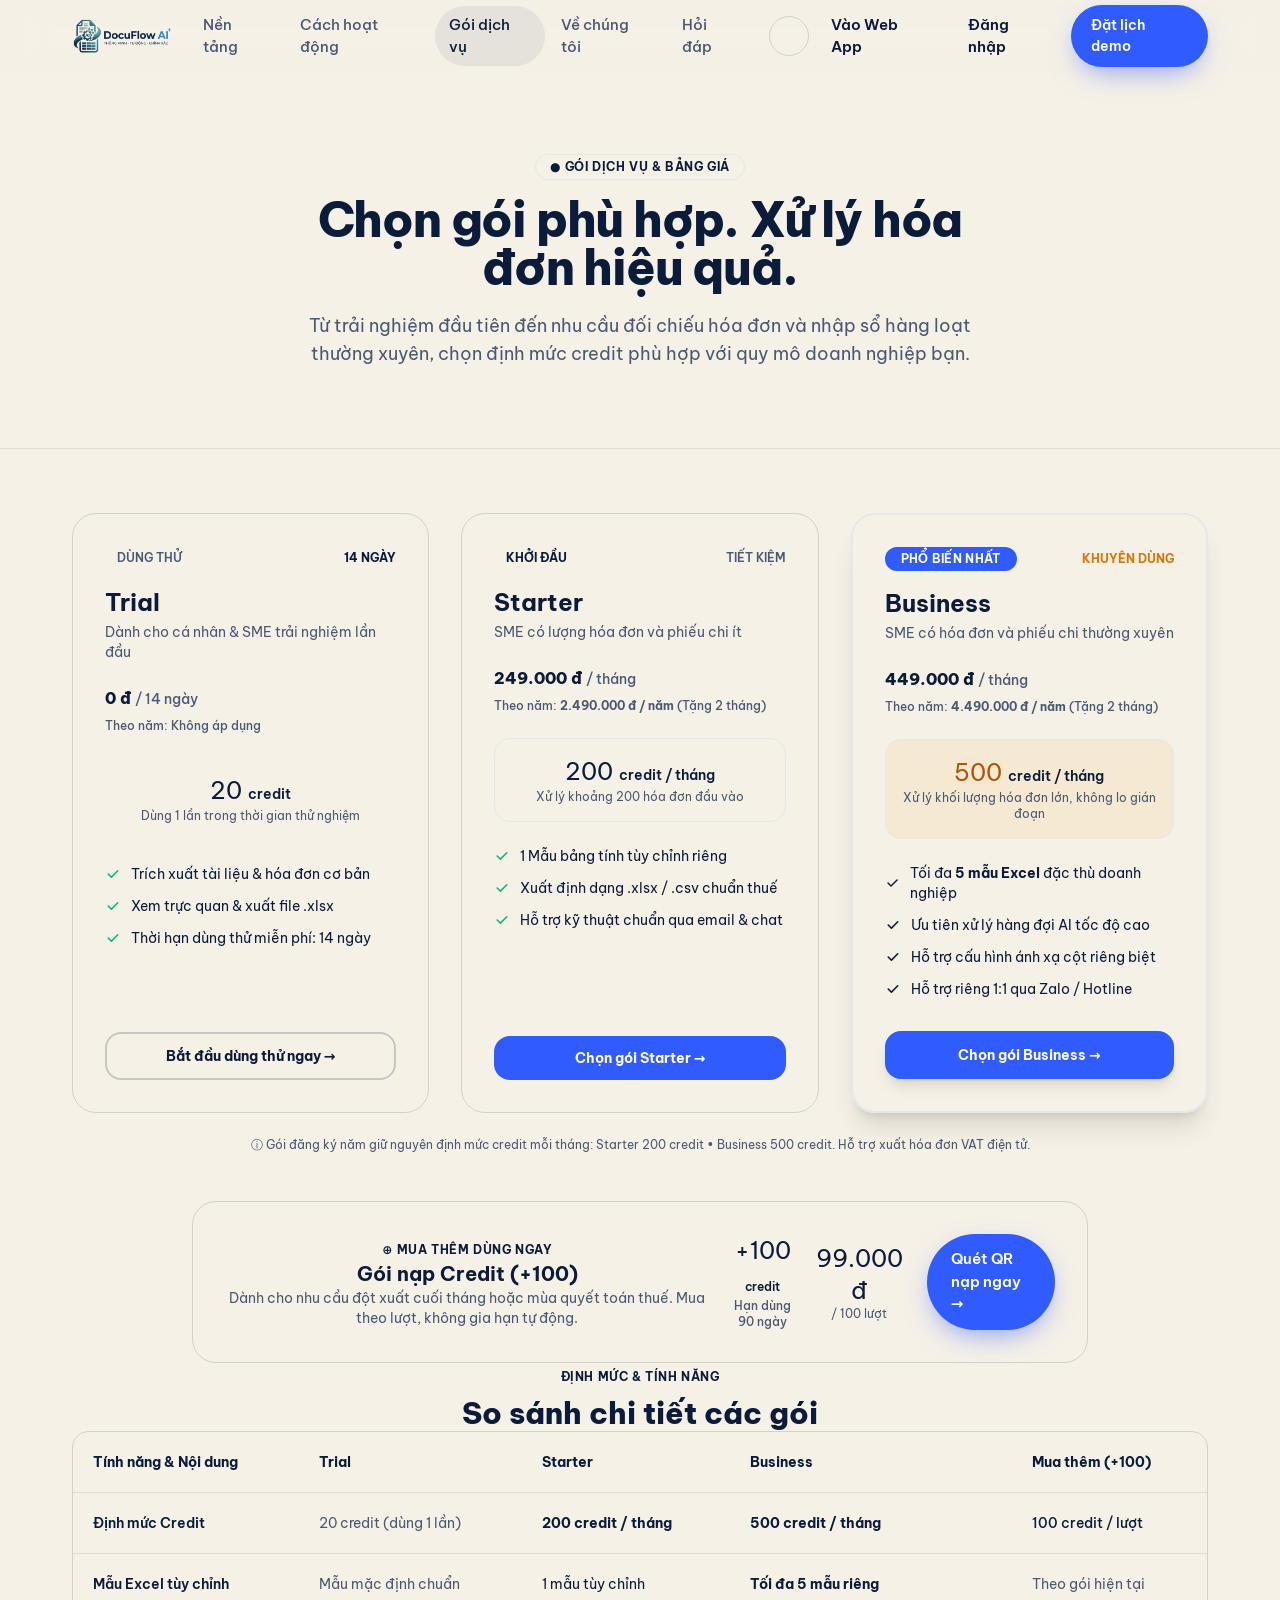
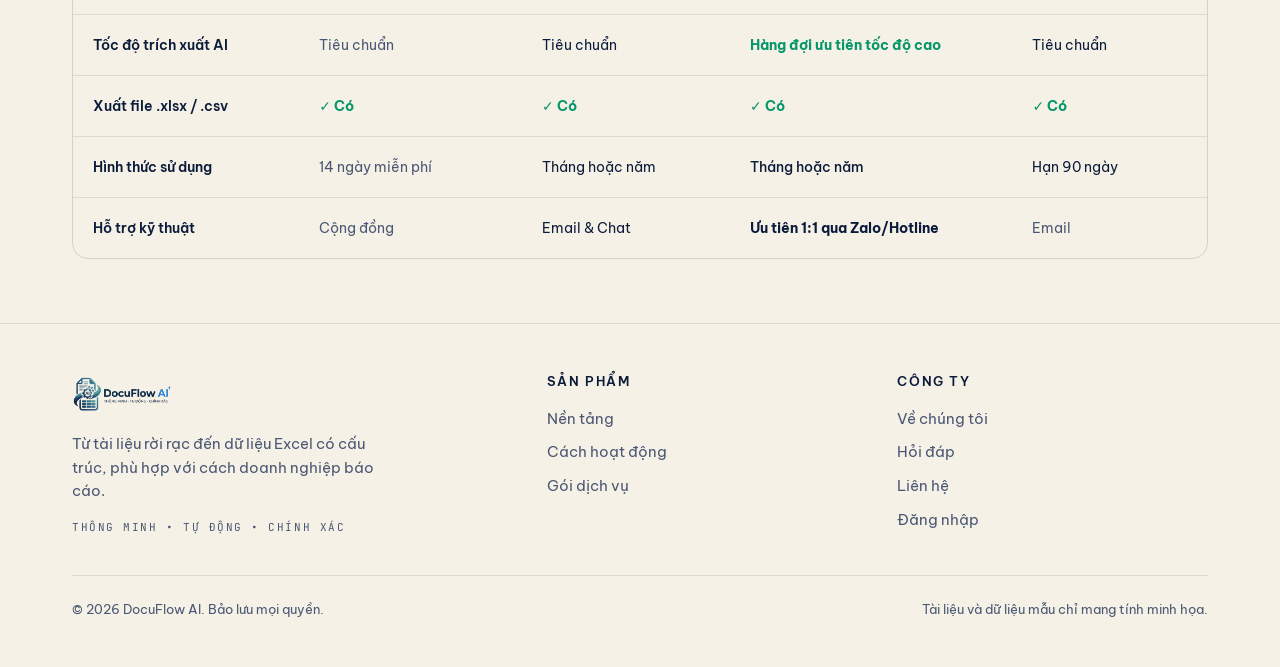
==== bang-gia.html @ 47339851 "feat: Khoi tao du an DocuFlow AI fullstack (FastAPI, SQLite, UI Tailwind, Gemini AI)" ====
<!doctype html>
<html lang="vi">
<head>
<meta charset="utf-8" />
<meta name="viewport" content="width=device-width, initial-scale=1" />
<title>Gói dịch vụ & Bảng giá | DocuFlow AI</title>
<meta name="description" content="Bảng giá trích xuất hóa đơn tự động bằng AI của DocuFlow AI. Dùng thử miễn phí, linh hoạt theo nhu cầu doanh nghiệp." />
<meta name="theme-color" content="#0B1B3A" />
<script>(function(){var d=document.documentElement;d.classList.add('js');var t=null;try{t=localStorage.getItem('df-theme')}catch(e){}if(t!=='light'&&t!=='dark'){t=window.matchMedia&&matchMedia('(prefers-color-scheme: dark)').matches?'dark':'light'}d.setAttribute('data-theme',t)})();</script>
<link rel="icon" type="image/x-icon" href="/favicon.ico" />
<link rel="icon" type="image/png" href="/assets/img/favicon.png" />
<link rel="preconnect" href="https://fonts.googleapis.com" />
<link rel="icon" type="image/x-icon" href="/favicon.ico" />
<link rel="icon" type="image/png" href="/assets/img/favicon.png" />
<link rel="preconnect" href="https://fonts.gstatic.com" crossorigin />
<link href="https://fonts.googleapis.com/css2?family=Be+Vietnam+Pro:wght@400;500;600;700;800&family=JetBrains+Mono:wght@500;600&display=swap" rel="stylesheet" />
<style>*,:after,:before{--tw-border-spacing-x:0;--tw-border-spacing-y:0;--tw-translate-x:0;--tw-translate-y:0;--tw-rotate:0;--tw-skew-x:0;--tw-skew-y:0;--tw-scale-x:1;--tw-scale-y:1;--tw-pan-x: ;--tw-pan-y: ;--tw-pinch-zoom: ;--tw-scroll-snap-strictness:proximity;--tw-gradient-from-position: ;--tw-gradient-via-position: ;--tw-gradient-to-position: ;--tw-ordinal: ;--tw-slashed-zero: ;--tw-numeric-figure: ;--tw-numeric-spacing: ;--tw-numeric-fraction: ;--tw-ring-inset: ;--tw-ring-offset-width:0px;--tw-ring-offset-color:#fff;--tw-ring-color:rgba(59,130,246,.5);--tw-ring-offset-shadow:0 0 #0000;--tw-ring-shadow:0 0 #0000;--tw-shadow:0 0 #0000;--tw-shadow-colored:0 0 #0000;--tw-blur: ;--tw-brightness: ;--tw-contrast: ;--tw-grayscale: ;--tw-hue-rotate: ;--tw-invert: ;--tw-saturate: ;--tw-sepia: ;--tw-drop-shadow: ;--tw-backdrop-blur: ;--tw-backdrop-brightness: ;--tw-backdrop-contrast: ;--tw-backdrop-grayscale: ;--tw-backdrop-hue-rotate: ;--tw-backdrop-invert: ;--tw-backdrop-opacity: ;--tw-backdrop-saturate: ;--tw-backdrop-sepia: ;--tw-contain-size: ;--tw-contain-layout: ;--tw-contain-paint: ;--tw-contain-style: }::backdrop{--tw-border-spacing-x:0;--tw-border-spacing-y:0;--tw-translate-x:0;--tw-translate-y:0;--tw-rotate:0;--tw-skew-x:0;--tw-skew-y:0;--tw-scale-x:1;--tw-scale-y:1;--tw-pan-x: ;--tw-pan-y: ;--tw-pinch-zoom: ;--tw-scroll-snap-strictness:proximity;--tw-gradient-from-position: ;--tw-gradient-via-position: ;--tw-gradient-to-position: ;--tw-ordinal: ;--tw-slashed-zero: ;--tw-numeric-figure: ;--tw-numeric-spacing: ;--tw-numeric-fraction: ;--tw-ring-inset: ;--tw-ring-offset-width:0px;--tw-ring-offset-color:#fff;--tw-ring-color:rgba(59,130,246,.5);--tw-ring-offset-shadow:0 0 #0000;--tw-ring-shadow:0 0 #0000;--tw-shadow:0 0 #0000;--tw-shadow-colored:0 0 #0000;--tw-blur: ;--tw-brightness: ;--tw-contrast: ;--tw-grayscale: ;--tw-hue-rotate: ;--tw-invert: ;--tw-saturate: ;--tw-sepia: ;--tw-drop-shadow: ;--tw-backdrop-blur: ;--tw-backdrop-brightness: ;--tw-backdrop-contrast: ;--tw-backdrop-grayscale: ;--tw-backdrop-hue-rotate: ;--tw-backdrop-invert: ;--tw-backdrop-opacity: ;--tw-backdrop-saturate: ;--tw-backdrop-sepia: ;--tw-contain-size: ;--tw-contain-layout: ;--tw-contain-paint: ;--tw-contain-style: }/*! tailwindcss v3.4.17 | MIT License | https://tailwindcss.com*/*,:after,:before{box-sizing:border-box;border:0 solid #e5e7eb}:after,:before{--tw-content:""}:host,html{line-height:1.5;-webkit-text-size-adjust:100%;-moz-tab-size:4;-o-tab-size:4;tab-size:4;font-family:Be Vietnam Pro,Inter,ui-sans-serif,system-ui,-apple-system,Segoe UI,Roboto,sans-serif;font-feature-settings:normal;font-variation-settings:normal;-webkit-tap-highlight-color:transparent}body{margin:0;line-height:inherit}hr{height:0;color:inherit;border-top-width:1px}abbr:where([title]){-webkit-text-decoration:underline dotted;text-decoration:underline dotted}h1,h2,h3,h4,h5,h6{font-size:inherit;font-weight:inherit}a{color:inherit;text-decoration:inherit}b,strong{font-weight:bolder}code,kbd,pre,samp{font-family:JetBrains Mono,ui-monospace,SFMono-Regular,Menlo,Consolas,monospace;font-feature-settings:normal;font-variation-settings:normal;font-size:1em}small{font-size:80%}sub,sup{font-size:75%;line-height:0;position:relative;vertical-align:baseline}sub{bottom:-.25em}sup{top:-.5em}table{text-indent:0;border-color:inherit;border-collapse:collapse}button,input,optgroup,select,textarea{font-family:inherit;font-feature-settings:inherit;font-variation-settings:inherit;font-size:100%;font-weight:inherit;line-height:inherit;letter-spacing:inherit;color:inherit;margin:0;padding:0}button,select{text-transform:none}button,input:where([type=button]),input:where([type=reset]),input:where([type=submit]){-webkit-appearance:button;background-color:transparent;background-image:none}:-moz-focusring{outline:auto}:-moz-ui-invalid{box-shadow:none}progress{vertical-align:baseline}::-webkit-inner-spin-button,::-webkit-outer-spin-button{height:auto}[type=search]{-webkit-appearance:textfield;outline-offset:-2px}::-webkit-search-decoration{-webkit-appearance:none}::-webkit-file-upload-button{-webkit-appearance:button;font:inherit}summary{display:list-item}blockquote,dd,dl,figure,h1,h2,h3,h4,h5,h6,hr,p,pre{margin:0}fieldset{margin:0}fieldset,legend{padding:0}menu,ol,ul{list-style:none;margin:0;padding:0}dialog{padding:0}textarea{resize:vertical}input::-moz-placeholder,textarea::-moz-placeholder{opacity:1;color:#9ca3af}input::placeholder,textarea::placeholder{opacity:1;color:#9ca3af}[role=button],button{cursor:pointer}:disabled{cursor:default}audio,canvas,embed,iframe,img,object,svg,video{display:block;vertical-align:middle}img,video{max-width:100%;height:auto}[hidden]:where(:not([hidden=until-found])){display:none}html{scroll-behavior:smooth;scroll-padding-top:5.5rem;-webkit-text-size-adjust:100%}body{--tw-bg-opacity:1;background-color:rgb(var(--bg)/var(--tw-bg-opacity,1));font-family:Be Vietnam Pro,Inter,ui-sans-serif,system-ui,-apple-system,Segoe UI,Roboto,sans-serif;--tw-text-opacity:1;color:rgb(var(--ink)/var(--tw-text-opacity,1));-webkit-font-smoothing:antialiased;-moz-osx-font-smoothing:grayscale;text-rendering:optimizeLegibility}::-moz-selection{background:rgb(var(--brand)/.25)}::selection{background:rgb(var(--brand)/.25)}:focus-visible{outline:2px solid rgb(var(--brand));outline-offset:3px;border-radius:8px}.ic{width:1.25rem;height:1.25rem;fill:none;stroke:currentColor;stroke-width:1.75;stroke-linecap:round;stroke-linejoin:round;flex:none}.wrap{margin-left:auto;margin-right:auto;width:100%;max-width:1200px;padding-left:1rem;padding-right:1rem}@media (min-width:640px){.wrap{padding-left:1.5rem;padding-right:1.5rem}}@media (min-width:1024px){.wrap{padding-left:2rem;padding-right:2rem}}.eyebrow{display:inline-flex;align-items:center;gap:.5rem;border-radius:9999px;border-width:1px;border-color:rgb(var(--line)/.15);background-color:rgb(var(--surface)/.7);padding:.375rem .75rem;font-size:11px;font-weight:600;text-transform:uppercase;letter-spacing:.14em;--tw-text-opacity:1;color:rgb(var(--mute)/var(--tw-text-opacity,1))}.eyebrow:before{content:"";width:6px;height:6px;border-radius:99px;background:rgb(var(--brand))}.h2{font-size:1.9rem;font-weight:700;line-height:1.15;letter-spacing:-.025em}@media (min-width:640px){.h2{font-size:2.25rem;line-height:2.5rem}}@media (min-width:1024px){.h2{font-size:2.6rem}}.card{position:relative;overflow:hidden;border-radius:1.5rem;border-width:1px;border-color:rgb(var(--line)/.1);--tw-bg-opacity:1;background-color:rgb(var(--surface)/var(--tw-bg-opacity,1));padding:1.5rem;--tw-shadow:0 1px 2px rgb(var(--shadow)/.05),0 8px 24px -12px rgb(var(--shadow)/.12);--tw-shadow-colored:0 1px 2px var(--tw-shadow-color),0 8px 24px -12px var(--tw-shadow-color);box-shadow:var(--tw-ring-offset-shadow,0 0 #0000),var(--tw-ring-shadow,0 0 #0000),var(--tw-shadow)}@media (min-width:640px){.card{padding:1.75rem}}.lift{transition-property:color,background-color,border-color,text-decoration-color,fill,stroke,opacity,box-shadow,transform,filter,-webkit-backdrop-filter;transition-property:color,background-color,border-color,text-decoration-color,fill,stroke,opacity,box-shadow,transform,filter,backdrop-filter;transition-property:color,background-color,border-color,text-decoration-color,fill,stroke,opacity,box-shadow,transform,filter,backdrop-filter,-webkit-backdrop-filter;transition-timing-function:cubic-bezier(.4,0,.2,1);transition-duration:.3s;transition-timing-function:cubic-bezier(0,0,.2,1)}.lift:hover{--tw-shadow:0 2px 4px rgb(var(--shadow)/.06),0 24px 48px -20px rgb(var(--shadow)/.28);--tw-shadow-colored:0 2px 4px var(--tw-shadow-color),0 24px 48px -20px var(--tw-shadow-color);box-shadow:var(--tw-ring-offset-shadow,0 0 #0000),var(--tw-ring-shadow,0 0 #0000),var(--tw-shadow)}@media (prefers-reduced-motion:no-preference){.lift:hover{--tw-translate-y:-0.25rem;transform:translate(var(--tw-translate-x),var(--tw-translate-y)) rotate(var(--tw-rotate)) skewX(var(--tw-skew-x)) skewY(var(--tw-skew-y)) scaleX(var(--tw-scale-x)) scaleY(var(--tw-scale-y))}}.btn{display:inline-flex;align-items:center;justify-content:center;gap:.5rem;border-radius:9999px;padding:.875rem 1.5rem;font-size:15px;font-weight:600;transition-property:color,background-color,border-color,text-decoration-color,fill,stroke,opacity,box-shadow,transform,filter,-webkit-backdrop-filter;transition-property:color,background-color,border-color,text-decoration-color,fill,stroke,opacity,box-shadow,transform,filter,backdrop-filter;transition-property:color,background-color,border-color,text-decoration-color,fill,stroke,opacity,box-shadow,transform,filter,backdrop-filter,-webkit-backdrop-filter;transition-timing-function:cubic-bezier(.4,0,.2,1);transition-duration:.2s}.btn-brand{--tw-bg-opacity:1;background-color:rgb(var(--brand)/var(--tw-bg-opacity,1));--tw-text-opacity:1;color:rgb(var(--on-brand)/var(--tw-text-opacity,1));--tw-shadow:0 10px 30px -10px rgb(47 91 255/.7);--tw-shadow-colored:0 10px 30px -10px var(--tw-shadow-color);box-shadow:var(--tw-ring-offset-shadow,0 0 #0000),var(--tw-ring-shadow,0 0 #0000),var(--tw-shadow)}.btn-brand:hover{--tw-bg-opacity:1;background-color:rgb(36 80 236/var(--tw-bg-opacity,1))}@media (prefers-reduced-motion:no-preference){.btn-brand:hover{--tw-translate-y:-0.125rem;transform:translate(var(--tw-translate-x),var(--tw-translate-y)) rotate(var(--tw-rotate)) skewX(var(--tw-skew-x)) skewY(var(--tw-skew-y)) scaleX(var(--tw-scale-x)) scaleY(var(--tw-scale-y))}}.btn-ghost{border-width:1px;border-color:rgb(var(--line)/.2);background-color:transparent;--tw-text-opacity:1;color:rgb(var(--ink)/var(--tw-text-opacity,1))}.btn-ghost:hover{border-color:rgb(var(--line)/.4);background-color:rgb(var(--line)/.05)}.btn .ic{transition:transform .3s cubic-bezier(.2,.7,.2,1)}@media (prefers-reduced-motion:no-preference){.btn:hover .ic{transform:translateX(5px)}}.tick{display:flex;align-items:flex-start;gap:.75rem;font-size:15px;line-height:1.375}.tick .ic{margin-top:2px;height:18px;width:18px;--tw-text-opacity:1;color:rgb(var(--brand-text)/var(--tw-text-opacity,1))}.label{margin-bottom:.375rem;display:block;font-size:13px;font-weight:600}.field-input{width:100%;border-radius:.75rem;border-width:1px;border-color:rgb(var(--line)/.15);--tw-bg-opacity:1;background-color:rgb(var(--surface)/var(--tw-bg-opacity,1));padding:.75rem 1rem;font-size:15px;--tw-text-opacity:1;color:rgb(var(--ink)/var(--tw-text-opacity,1));transition-property:color,background-color,border-color,text-decoration-color,fill,stroke,opacity,box-shadow,transform,filter,-webkit-backdrop-filter;transition-property:color,background-color,border-color,text-decoration-color,fill,stroke,opacity,box-shadow,transform,filter,backdrop-filter;transition-property:color,background-color,border-color,text-decoration-color,fill,stroke,opacity,box-shadow,transform,filter,backdrop-filter,-webkit-backdrop-filter;transition-timing-function:cubic-bezier(.4,0,.2,1);transition-duration:.15s}.field-input::-moz-placeholder{color:rgb(var(--mute)/.7)}.field-input::placeholder{color:rgb(var(--mute)/.7)}.field-input:focus{--tw-border-opacity:1;border-color:rgb(var(--brand)/var(--tw-border-opacity,1));outline:2px solid transparent;outline-offset:2px;--tw-ring-offset-shadow:var(--tw-ring-inset) 0 0 0 var(--tw-ring-offset-width) var(--tw-ring-offset-color);--tw-ring-shadow:var(--tw-ring-inset) 0 0 0 calc(4px + var(--tw-ring-offset-width)) var(--tw-ring-color);box-shadow:var(--tw-ring-offset-shadow),var(--tw-ring-shadow),var(--tw-shadow,0 0 #0000);--tw-ring-color:rgb(var(--brand)/0.15)}.field-input.input-error{border-color:#e5484d}.field-error-msg{margin-top:.375rem;display:none;font-size:12.5px;font-weight:500;--tw-text-opacity:1;color:rgb(220 38 38/var(--tw-text-opacity,1))}.field-error-msg:where([data-theme=dark],[data-theme=dark] *){--tw-text-opacity:1;color:rgb(248 113 113/var(--tw-text-opacity,1))}.field-error-msg.visible{display:block}select.field-input{-webkit-appearance:none;-moz-appearance:none;appearance:none;background-repeat:no-repeat;padding-right:2.5rem;background-image:url("data:image/svg+xml;charset=utf-8,%3Csvg xmlns='http://www.w3.org/2000/svg' fill='none' stroke='%238a93a6' stroke-linecap='round' stroke-linejoin='round' stroke-width='2' viewBox='0 0 24 24'%3E%3Cpath d='m6 9 6 6 6-6'/%3E%3C/svg%3E");background-position:right .9rem center;background-size:1.1rem}textarea.field-input{min-height:130px;resize:vertical}.modal-overlay{position:fixed;inset:0;z-index:90;display:none;align-items:center;justify-content:center;background-color:rgba(5,13,31,.6);padding:1rem;--tw-backdrop-blur:blur(4px);-webkit-backdrop-filter:var(--tw-backdrop-blur) var(--tw-backdrop-brightness) var(--tw-backdrop-contrast) var(--tw-backdrop-grayscale) var(--tw-backdrop-hue-rotate) var(--tw-backdrop-invert) var(--tw-backdrop-opacity) var(--tw-backdrop-saturate) var(--tw-backdrop-sepia);backdrop-filter:var(--tw-backdrop-blur) var(--tw-backdrop-brightness) var(--tw-backdrop-contrast) var(--tw-backdrop-grayscale) var(--tw-backdrop-hue-rotate) var(--tw-backdrop-invert) var(--tw-backdrop-opacity) var(--tw-backdrop-saturate) var(--tw-backdrop-sepia)}.modal-overlay.active{display:flex}.modal-box{max-height:92vh;width:100%;max-width:36rem;overflow-y:auto;border-radius:1.5rem;border-width:1px;border-color:rgb(var(--line)/.1);--tw-bg-opacity:1;background-color:rgb(var(--surface)/var(--tw-bg-opacity,1));padding:1.5rem;--tw-shadow:0 2px 4px rgb(var(--shadow)/.06),0 24px 48px -20px rgb(var(--shadow)/.28);--tw-shadow-colored:0 2px 4px var(--tw-shadow-color),0 24px 48px -20px var(--tw-shadow-color);box-shadow:var(--tw-ring-offset-shadow,0 0 #0000),var(--tw-ring-shadow,0 0 #0000),var(--tw-shadow)}@media (min-width:640px){.modal-box{padding:2rem}}.modal-header{display:flex;align-items:flex-start;justify-content:space-between;gap:1rem}.modal-title{margin-top:.5rem;font-size:1.25rem;line-height:1.75rem;font-weight:700;letter-spacing:-.025em}@media (min-width:640px){.modal-title{font-size:1.5rem;line-height:2rem}}.modal-close-btn{display:grid;height:2.25rem;width:2.25rem;flex:none;place-items:center;border-radius:9999px;font-size:1.5rem;line-height:2rem;line-height:1;--tw-text-opacity:1;color:rgb(var(--mute)/var(--tw-text-opacity,1));transition-property:color,background-color,border-color,text-decoration-color,fill,stroke,opacity,box-shadow,transform,filter,-webkit-backdrop-filter;transition-property:color,background-color,border-color,text-decoration-color,fill,stroke,opacity,box-shadow,transform,filter,backdrop-filter;transition-property:color,background-color,border-color,text-decoration-color,fill,stroke,opacity,box-shadow,transform,filter,backdrop-filter,-webkit-backdrop-filter;transition-timing-function:cubic-bezier(.4,0,.2,1);transition-duration:.15s}.modal-close-btn:hover{background-color:rgb(var(--line)/.1);--tw-text-opacity:1;color:rgb(var(--ink)/var(--tw-text-opacity,1))}.modal-desc{margin-top:.75rem;font-size:14.5px;line-height:1.625;--tw-text-opacity:1;color:rgb(var(--mute)/var(--tw-text-opacity,1))}.modal-actions{margin-top:1.5rem;display:flex;flex-wrap:wrap;justify-content:flex-end;gap:.5rem}.modal-actions .btn{padding:.625rem 1.25rem!important;font-size:14px!important}.modal-doc-tabs{margin-top:1rem;display:flex;gap:.5rem;overflow-x:auto;padding-bottom:.25rem}.modal-tab-btn{white-space:nowrap;border-radius:9999px;border-width:1px;border-color:rgb(var(--line)/.15);padding:.375rem .875rem;font-size:13px;font-weight:500;--tw-text-opacity:1;color:rgb(var(--mute)/var(--tw-text-opacity,1));transition-property:color,background-color,border-color,text-decoration-color,fill,stroke,opacity,box-shadow,transform,filter,-webkit-backdrop-filter;transition-property:color,background-color,border-color,text-decoration-color,fill,stroke,opacity,box-shadow,transform,filter,backdrop-filter;transition-property:color,background-color,border-color,text-decoration-color,fill,stroke,opacity,box-shadow,transform,filter,backdrop-filter,-webkit-backdrop-filter;transition-timing-function:cubic-bezier(.4,0,.2,1);transition-duration:.15s}.modal-tab-btn:hover{--tw-text-opacity:1;color:rgb(var(--ink)/var(--tw-text-opacity,1))}.modal-tab-btn.active{border-color:transparent;--tw-bg-opacity:1;background-color:rgb(var(--ink)/var(--tw-bg-opacity,1));--tw-text-opacity:1;color:rgb(var(--bg)/var(--tw-text-opacity,1))}.edit-form-grid{margin-top:1.25rem;display:grid;gap:1rem}@media (min-width:640px){.edit-form-grid{grid-template-columns:repeat(2,minmax(0,1fr))}.edit-form-field.full{grid-column:span 2/span 2}}.edit-form-field label{margin-bottom:.375rem;display:block;font-size:13px;font-weight:600}.edit-form-field label small{font-weight:400;--tw-text-opacity:1;color:rgb(var(--mute)/var(--tw-text-opacity,1))}.edit-form-field input{width:100%;border-radius:.75rem;border-width:1px;border-color:rgb(var(--line)/.15);--tw-bg-opacity:1;background-color:rgb(var(--surface)/var(--tw-bg-opacity,1));padding:.75rem 1rem;font-size:15px;--tw-text-opacity:1;color:rgb(var(--ink)/var(--tw-text-opacity,1));transition-property:color,background-color,border-color,text-decoration-color,fill,stroke,opacity,box-shadow,transform,filter,-webkit-backdrop-filter;transition-property:color,background-color,border-color,text-decoration-color,fill,stroke,opacity,box-shadow,transform,filter,backdrop-filter;transition-property:color,background-color,border-color,text-decoration-color,fill,stroke,opacity,box-shadow,transform,filter,backdrop-filter,-webkit-backdrop-filter;transition-timing-function:cubic-bezier(.4,0,.2,1);transition-duration:.15s}.edit-form-field input::-moz-placeholder{color:rgb(var(--mute)/.7)}.edit-form-field input::placeholder{color:rgb(var(--mute)/.7)}.edit-form-field input:focus{--tw-border-opacity:1;border-color:rgb(var(--brand)/var(--tw-border-opacity,1));outline:2px solid transparent;outline-offset:2px;--tw-ring-offset-shadow:var(--tw-ring-inset) 0 0 0 var(--tw-ring-offset-width) var(--tw-ring-offset-color);--tw-ring-shadow:var(--tw-ring-inset) 0 0 0 calc(4px + var(--tw-ring-offset-width)) var(--tw-ring-color);box-shadow:var(--tw-ring-offset-shadow),var(--tw-ring-shadow),var(--tw-shadow,0 0 #0000);--tw-ring-color:rgb(var(--brand)/0.15)}.edit-form-field input.input-error{border-color:#e5484d}select.edit-form-field input{-webkit-appearance:none;-moz-appearance:none;appearance:none;background-repeat:no-repeat;padding-right:2.5rem;background-image:url("data:image/svg+xml;charset=utf-8,%3Csvg xmlns='http://www.w3.org/2000/svg' fill='none' stroke='%238a93a6' stroke-linecap='round' stroke-linejoin='round' stroke-width='2' viewBox='0 0 24 24'%3E%3Cpath d='m6 9 6 6 6-6'/%3E%3C/svg%3E");background-position:right .9rem center;background-size:1.1rem}textarea.edit-form-field input{min-height:130px;resize:vertical}.edit-form-field input.mono,.edit-form-field.highlight input{font-family:JetBrains Mono,ui-monospace,SFMono-Regular,Menlo,Consolas,monospace}.edit-form-field.highlight input{border-color:rgb(var(--brand)/.4);background-color:rgb(var(--brand)/.1);font-weight:600}.edit-preview-badge{margin-top:1.25rem;display:flex;flex-wrap:wrap;align-items:center;justify-content:space-between;gap:.5rem;border-radius:1rem;background-color:rgb(var(--bg)/.7);padding:.75rem 1rem;font-size:13px}.chip{display:inline-flex;align-items:center;gap:.25rem;border-radius:9999px;background-color:rgb(var(--line)/.1);padding:.25rem .625rem;font-size:11.5px;font-weight:600}.chip.ok{background-color:rgba(16,185,129,.15);--tw-text-opacity:1;color:rgb(4 120 87/var(--tw-text-opacity,1))}.chip.ok:where([data-theme=dark],[data-theme=dark] *){--tw-text-opacity:1;color:rgb(110 231 183/var(--tw-text-opacity,1))}.chip.\!ok{background-color:rgba(16,185,129,.15);--tw-text-opacity:1;color:rgb(4 120 87/var(--tw-text-opacity,1))}.chip.\!ok:where([data-theme=dark],[data-theme=dark] *){--tw-text-opacity:1;color:rgb(110 231 183/var(--tw-text-opacity,1))}.chip.warn{background-color:rgba(245,158,11,.15);--tw-text-opacity:1;color:rgb(180 83 9/var(--tw-text-opacity,1))}.chip.warn:where([data-theme=dark],[data-theme=dark] *){--tw-text-opacity:1;color:rgb(252 211 77/var(--tw-text-opacity,1))}#toast{pointer-events:none;position:fixed;bottom:1.5rem;left:50%;z-index:100;max-width:90vw;--tw-translate-x:-50%;--tw-translate-y:1rem;border-radius:9999px;--tw-bg-opacity:1;background-color:rgb(var(--ink)/var(--tw-bg-opacity,1));padding:.75rem 1.25rem;text-align:center;font-size:14px;font-weight:500;--tw-text-opacity:1;color:rgb(var(--bg)/var(--tw-text-opacity,1));opacity:0;--tw-shadow:0 2px 4px rgb(var(--shadow)/.06),0 24px 48px -20px rgb(var(--shadow)/.28);--tw-shadow-colored:0 2px 4px var(--tw-shadow-color),0 24px 48px -20px var(--tw-shadow-color);box-shadow:var(--tw-ring-offset-shadow,0 0 #0000),var(--tw-ring-shadow,0 0 #0000),var(--tw-shadow);transition-property:color,background-color,border-color,text-decoration-color,fill,stroke,opacity,box-shadow,transform,filter,-webkit-backdrop-filter;transition-property:color,background-color,border-color,text-decoration-color,fill,stroke,opacity,box-shadow,transform,filter,backdrop-filter;transition-property:color,background-color,border-color,text-decoration-color,fill,stroke,opacity,box-shadow,transform,filter,backdrop-filter,-webkit-backdrop-filter;transition-timing-function:cubic-bezier(.4,0,.2,1);transition-duration:.3s}#toast,#toast.show{transform:translate(var(--tw-translate-x),var(--tw-translate-y)) rotate(var(--tw-rotate)) skewX(var(--tw-skew-x)) skewY(var(--tw-skew-y)) scaleX(var(--tw-scale-x)) scaleY(var(--tw-scale-y))}#toast.show{--tw-translate-y:0px;opacity:1}.toast-container{position:fixed;right:1rem;top:1rem;z-index:100;display:flex;width:min(92vw,380px);flex-direction:column;gap:.5rem}.toast{display:flex;--tw-translate-x:1.5rem;align-items:center;justify-content:space-between;gap:.75rem;border-radius:1rem;--tw-bg-opacity:1;background-color:rgb(var(--ink)/var(--tw-bg-opacity,1));padding:.75rem 1rem;font-size:14px;font-weight:500;--tw-text-opacity:1;color:rgb(var(--bg)/var(--tw-text-opacity,1));opacity:0;--tw-shadow:0 2px 4px rgb(var(--shadow)/.06),0 24px 48px -20px rgb(var(--shadow)/.28);--tw-shadow-colored:0 2px 4px var(--tw-shadow-color),0 24px 48px -20px var(--tw-shadow-color);box-shadow:var(--tw-ring-offset-shadow,0 0 #0000),var(--tw-ring-shadow,0 0 #0000),var(--tw-shadow);transition-property:color,background-color,border-color,text-decoration-color,fill,stroke,opacity,box-shadow,transform,filter,-webkit-backdrop-filter;transition-property:color,background-color,border-color,text-decoration-color,fill,stroke,opacity,box-shadow,transform,filter,backdrop-filter;transition-property:color,background-color,border-color,text-decoration-color,fill,stroke,opacity,box-shadow,transform,filter,backdrop-filter,-webkit-backdrop-filter;transition-timing-function:cubic-bezier(.4,0,.2,1);transition-duration:.3s}.toast,.toast.show{transform:translate(var(--tw-translate-x),var(--tw-translate-y)) rotate(var(--tw-rotate)) skewX(var(--tw-skew-x)) skewY(var(--tw-skew-y)) scaleX(var(--tw-scale-x)) scaleY(var(--tw-scale-y))}.toast.show{--tw-translate-x:0px;opacity:1}.toast-success{background-color:rgb(5 150 105/var(--tw-bg-opacity,1))}.toast-error,.toast-success{--tw-bg-opacity:1;--tw-text-opacity:1;color:rgb(255 255 255/var(--tw-text-opacity,1))}.toast-error{background-color:rgb(220 38 38/var(--tw-bg-opacity,1))}.toast-close{font-size:1.25rem;line-height:1.75rem;line-height:1;opacity:.8}.toast-close:hover{opacity:1}.spinner{display:none;height:1rem;width:1rem}@keyframes spin{to{transform:rotate(1turn)}}.spinner{animation:spin 1s linear infinite;border-radius:9999px;border-width:2px;border-color:hsla(0,0%,100%,.4);--tw-border-opacity:1;border-top-color:rgb(255 255 255/var(--tw-border-opacity,1))}.acc details{border-radius:1rem;border-width:1px;border-color:rgb(var(--line)/.1);--tw-bg-opacity:1;background-color:rgb(var(--surface)/var(--tw-bg-opacity,1));transition-property:color,background-color,border-color,text-decoration-color,fill,stroke,opacity,box-shadow,transform,filter,-webkit-backdrop-filter;transition-property:color,background-color,border-color,text-decoration-color,fill,stroke,opacity,box-shadow,transform,filter,backdrop-filter;transition-property:color,background-color,border-color,text-decoration-color,fill,stroke,opacity,box-shadow,transform,filter,backdrop-filter,-webkit-backdrop-filter;transition-timing-function:cubic-bezier(.4,0,.2,1);transition-duration:.15s}.acc details+details{margin-top:.75rem}.acc details[open]{--tw-shadow:0 1px 2px rgb(var(--shadow)/.05),0 8px 24px -12px rgb(var(--shadow)/.12);--tw-shadow-colored:0 1px 2px var(--tw-shadow-color),0 8px 24px -12px var(--tw-shadow-color);box-shadow:var(--tw-ring-offset-shadow,0 0 #0000),var(--tw-ring-shadow,0 0 #0000),var(--tw-shadow)}.acc summary{display:flex;cursor:pointer;list-style-type:none;align-items:center;justify-content:space-between;gap:1rem;border-radius:1rem;padding:1rem 1.25rem;font-size:15.5px;font-weight:600}.acc summary::-webkit-details-marker{display:none}.acc summary:after{content:"";width:20px;height:20px;flex:none;background:rgb(var(--mute));transition:transform .3s ease;-webkit-mask:url("data:image/svg+xml;charset=utf-8,%3Csvg xmlns='http://www.w3.org/2000/svg' fill='none' stroke='%23000' stroke-linecap='round' stroke-linejoin='round' stroke-width='2' viewBox='0 0 24 24'%3E%3Cpath d='m6 9 6 6 6-6'/%3E%3C/svg%3E") center /contain no-repeat;mask:url("data:image/svg+xml;charset=utf-8,%3Csvg xmlns='http://www.w3.org/2000/svg' fill='none' stroke='%23000' stroke-linecap='round' stroke-linejoin='round' stroke-width='2' viewBox='0 0 24 24'%3E%3Cpath d='m6 9 6 6 6-6'/%3E%3C/svg%3E") center /contain no-repeat}.acc details[open]>summary:after{transform:rotate(180deg)}.acc details>div,.acc details>p{padding-left:1.25rem;padding-right:1.25rem;padding-bottom:1.25rem;font-size:15px;line-height:1.625}.acc details>div,.acc details>p,.tab{--tw-text-opacity:1;color:rgb(var(--mute)/var(--tw-text-opacity,1))}.tab{white-space:nowrap;border-radius:9999px;border-width:1px;border-color:rgb(var(--line)/.15);padding:.5rem 1rem;font-size:13.5px;font-weight:600;transition-property:color,background-color,border-color,text-decoration-color,fill,stroke,opacity,box-shadow,transform,filter,-webkit-backdrop-filter;transition-property:color,background-color,border-color,text-decoration-color,fill,stroke,opacity,box-shadow,transform,filter,backdrop-filter;transition-property:color,background-color,border-color,text-decoration-color,fill,stroke,opacity,box-shadow,transform,filter,backdrop-filter,-webkit-backdrop-filter;transition-timing-function:cubic-bezier(.4,0,.2,1);transition-duration:.15s}.tab:hover{--tw-text-opacity:1;color:rgb(var(--ink)/var(--tw-text-opacity,1))}.tab.\!on,.tab.on{border-color:transparent;--tw-bg-opacity:1;background-color:rgb(var(--ink)/var(--tw-bg-opacity,1));--tw-text-opacity:1;color:rgb(var(--bg)/var(--tw-text-opacity,1))}#quy-trinh .step{transition-property:color,background-color,border-color,text-decoration-color,fill,stroke,opacity,box-shadow,transform,filter,-webkit-backdrop-filter;transition-property:color,background-color,border-color,text-decoration-color,fill,stroke,opacity,box-shadow,transform,filter,backdrop-filter;transition-property:color,background-color,border-color,text-decoration-color,fill,stroke,opacity,box-shadow,transform,filter,backdrop-filter,-webkit-backdrop-filter;transition-timing-function:cubic-bezier(.4,0,.2,1);transition-duration:.3s}#quy-trinh .step:not(.on){opacity:.55}#quy-trinh .step.\!on,#quy-trinh .step.on{--tw-shadow:0 2px 4px rgb(var(--shadow)/.06),0 24px 48px -20px rgb(var(--shadow)/.28);--tw-shadow-colored:0 2px 4px var(--tw-shadow-color),0 24px 48px -20px var(--tw-shadow-color);box-shadow:var(--tw-ring-offset-shadow,0 0 #0000),var(--tw-ring-shadow,0 0 #0000),var(--tw-shadow);--tw-ring-offset-shadow:var(--tw-ring-inset) 0 0 0 var(--tw-ring-offset-width) var(--tw-ring-offset-color);--tw-ring-shadow:var(--tw-ring-inset) 0 0 0 calc(2px + var(--tw-ring-offset-width)) var(--tw-ring-color);box-shadow:var(--tw-ring-offset-shadow),var(--tw-ring-shadow),var(--tw-shadow,0 0 #0000);--tw-ring-color:rgb(var(--brand)/0.4)}.drop,.upl{display:flex;flex-direction:column;align-items:center;gap:.5rem;border-radius:1rem;border-width:2px;border-style:dashed;border-color:rgb(var(--line)/.2);background-color:rgb(var(--bg)/.6);padding:1.5rem 1rem;text-align:center;font-size:14px;transition-property:color,background-color,border-color,text-decoration-color,fill,stroke,opacity,box-shadow,transform,filter,-webkit-backdrop-filter;transition-property:color,background-color,border-color,text-decoration-color,fill,stroke,opacity,box-shadow,transform,filter,backdrop-filter;transition-property:color,background-color,border-color,text-decoration-color,fill,stroke,opacity,box-shadow,transform,filter,backdrop-filter,-webkit-backdrop-filter;transition-timing-function:cubic-bezier(.4,0,.2,1);transition-duration:.15s}.drop.over,.upl.over{--tw-border-opacity:1;border-color:rgb(var(--brand)/var(--tw-border-opacity,1));background-color:rgb(var(--brand)/.1)}.kvrow,.map-row{display:flex;justify-content:space-between;padding:.625rem .875rem;font-size:13px}.field,.kvrow,.map-row{align-items:center;gap:.75rem;border-radius:.75rem;border-width:1px;border-color:rgb(var(--line)/.1);background-color:rgb(var(--bg)/.6)}.field{display:grid;cursor:pointer;grid-template-columns:1fr 1.2fr;padding:.5rem .875rem;font-size:13.5px;transition-property:color,background-color,border-color,text-decoration-color,fill,stroke,opacity,box-shadow,transform,filter,-webkit-backdrop-filter;transition-property:color,background-color,border-color,text-decoration-color,fill,stroke,opacity,box-shadow,transform,filter,backdrop-filter;transition-property:color,background-color,border-color,text-decoration-color,fill,stroke,opacity,box-shadow,transform,filter,backdrop-filter,-webkit-backdrop-filter;transition-timing-function:cubic-bezier(.4,0,.2,1);transition-duration:.15s}.field+.field{margin-top:.5rem}.field input{width:100%;min-width:0;background-color:transparent;padding-top:.25rem;padding-bottom:.25rem;text-align:right;font-family:JetBrains Mono,ui-monospace,SFMono-Regular,Menlo,Consolas,monospace;font-weight:600;outline:2px solid transparent;outline-offset:2px}.field>span{--tw-text-opacity:1;color:rgb(var(--mute)/var(--tw-text-opacity,1))}.field.done{border-color:rgba(16,185,129,.3)}.field.\!low,.field.low{border-color:rgba(245,158,11,.6);background-color:rgba(245,158,11,.1)}.field.sel{--tw-ring-offset-shadow:var(--tw-ring-inset) 0 0 0 var(--tw-ring-offset-width) var(--tw-ring-offset-color);--tw-ring-shadow:var(--tw-ring-inset) 0 0 0 calc(2px + var(--tw-ring-offset-width)) var(--tw-ring-color);box-shadow:var(--tw-ring-offset-shadow),var(--tw-ring-shadow),var(--tw-shadow,0 0 #0000);--tw-ring-color:rgb(var(--brand)/0.5)}.inv .row{display:flex;justify-content:space-between;gap:.75rem;border-radius:.375rem;padding:.375rem .5rem;font-size:13px;transition-property:color,background-color,border-color,text-decoration-color,fill,stroke,opacity,box-shadow,transform,filter,-webkit-backdrop-filter;transition-property:color,background-color,border-color,text-decoration-color,fill,stroke,opacity,box-shadow,transform,filter,backdrop-filter;transition-property:color,background-color,border-color,text-decoration-color,fill,stroke,opacity,box-shadow,transform,filter,backdrop-filter,-webkit-backdrop-filter;transition-timing-function:cubic-bezier(.4,0,.2,1);transition-duration:.15s}.inv .row.hl{background-color:rgb(var(--brand)/.15);outline-style:solid;outline-width:2px;outline-color:rgb(var(--brand)/.6)}.sw{display:inline-flex;border-radius:9999px;border-width:1px;border-color:rgb(var(--line)/.15);background-color:rgb(var(--bg)/.6);padding:.25rem}.sw button{border-radius:9999px;padding:.5rem 1rem;font-size:13.5px;font-weight:600;--tw-text-opacity:1;color:rgb(var(--mute)/var(--tw-text-opacity,1));transition-property:color,background-color,border-color,text-decoration-color,fill,stroke,opacity,box-shadow,transform,filter,-webkit-backdrop-filter;transition-property:color,background-color,border-color,text-decoration-color,fill,stroke,opacity,box-shadow,transform,filter,backdrop-filter;transition-property:color,background-color,border-color,text-decoration-color,fill,stroke,opacity,box-shadow,transform,filter,backdrop-filter,-webkit-backdrop-filter;transition-timing-function:cubic-bezier(.4,0,.2,1);transition-duration:.15s}.sw button.\!on,.sw button.on{--tw-bg-opacity:1;background-color:rgb(var(--ink)/var(--tw-bg-opacity,1));--tw-text-opacity:1;color:rgb(var(--bg)/var(--tw-text-opacity,1))}.qr{width:132px;height:132px;flex:none;border-radius:14px;border:8px solid #fff;background-color:#fff;background-image:conic-gradient(#0b1b3a 25%,#fff 0 50%,#0b1b3a 0 75%,#fff 0);background-size:22px 22px;box-shadow:0 0 0 1px rgb(var(--line)/.15)}.xlsx td,.xlsx th{border-width:1px;border-color:rgb(var(--line)/.1);padding:.5rem .75rem;text-align:left;font-size:13px}.xlsx th{background-color:rgb(var(--bg)/.7);font-weight:600;--tw-text-opacity:1;color:rgb(var(--mute)/var(--tw-text-opacity,1))}.xlsx td.hl{background-color:rgb(var(--brand)/.1);font-weight:600}.doc-item-wrapper{position:relative;display:flex;align-items:center;justify-content:space-between;gap:.5rem;border-radius:1rem;border-width:1px;border-color:rgb(var(--line)/.1);--tw-bg-opacity:1;background-color:rgb(var(--surface)/var(--tw-bg-opacity,1));padding:.625rem .75rem;transition-property:color,background-color,border-color,text-decoration-color,fill,stroke,opacity,box-shadow,transform,filter,-webkit-backdrop-filter;transition-property:color,background-color,border-color,text-decoration-color,fill,stroke,opacity,box-shadow,transform,filter,backdrop-filter;transition-property:color,background-color,border-color,text-decoration-color,fill,stroke,opacity,box-shadow,transform,filter,backdrop-filter,-webkit-backdrop-filter;transition-timing-function:cubic-bezier(.4,0,.2,1);transition-duration:.15s}.doc-item-wrapper.\!on,.doc-item-wrapper.on{border-color:rgb(var(--brand)/.5);background-color:rgb(var(--brand)/.07)}.doc-clickable{display:flex;min-width:0;flex:1 1 0%;cursor:pointer;align-items:center;gap:.75rem}.doc-menu-container{position:relative}.doc-dots-btn{display:grid;height:2rem;width:2rem;place-items:center;border-radius:9999px;--tw-text-opacity:1;color:rgb(var(--mute)/var(--tw-text-opacity,1));transition-property:color,background-color,border-color,text-decoration-color,fill,stroke,opacity,box-shadow,transform,filter,-webkit-backdrop-filter;transition-property:color,background-color,border-color,text-decoration-color,fill,stroke,opacity,box-shadow,transform,filter,backdrop-filter;transition-property:color,background-color,border-color,text-decoration-color,fill,stroke,opacity,box-shadow,transform,filter,backdrop-filter,-webkit-backdrop-filter;transition-timing-function:cubic-bezier(.4,0,.2,1);transition-duration:.15s}.doc-dots-btn:hover{background-color:rgb(var(--line)/.1);--tw-text-opacity:1;color:rgb(var(--ink)/var(--tw-text-opacity,1))}.doc-menu-dropdown{position:absolute;right:0;top:2.25rem;z-index:20;display:none;min-width:160px;border-radius:.75rem;border-width:1px;border-color:rgb(var(--line)/.1);--tw-bg-opacity:1;background-color:rgb(var(--surface)/var(--tw-bg-opacity,1));padding:.25rem;--tw-shadow:0 2px 4px rgb(var(--shadow)/.06),0 24px 48px -20px rgb(var(--shadow)/.28);--tw-shadow-colored:0 2px 4px var(--tw-shadow-color),0 24px 48px -20px var(--tw-shadow-color);box-shadow:var(--tw-ring-offset-shadow,0 0 #0000),var(--tw-ring-shadow,0 0 #0000),var(--tw-shadow)}.doc-menu-dropdown.show{display:block}.doc-menu-item{display:flex;width:100%;align-items:center;gap:.5rem;border-radius:.5rem;padding:.5rem .75rem;font-size:13px;font-weight:500;--tw-text-opacity:1;color:rgb(220 38 38/var(--tw-text-opacity,1));transition-property:color,background-color,border-color,text-decoration-color,fill,stroke,opacity,box-shadow,transform,filter,-webkit-backdrop-filter;transition-property:color,background-color,border-color,text-decoration-color,fill,stroke,opacity,box-shadow,transform,filter,backdrop-filter;transition-property:color,background-color,border-color,text-decoration-color,fill,stroke,opacity,box-shadow,transform,filter,backdrop-filter,-webkit-backdrop-filter;transition-timing-function:cubic-bezier(.4,0,.2,1);transition-duration:.15s}.doc-menu-item:hover{background-color:rgba(239,68,68,.1)}.doc-menu-item:where([data-theme=dark],[data-theme=dark] *){--tw-text-opacity:1;color:rgb(248 113 113/var(--tw-text-opacity,1))}.empty-docs-state{border-radius:1rem;border-width:1px;border-style:dashed;border-color:rgb(var(--line)/.2);padding:1.25rem;text-align:center;font-size:13px;--tw-text-opacity:1;color:rgb(var(--mute)/var(--tw-text-opacity,1))}.empty-docs-state span{display:block;font-weight:600;--tw-text-opacity:1;color:rgb(var(--ink)/var(--tw-text-opacity,1))}#tb tr{cursor:pointer;transition-property:color,background-color,border-color,text-decoration-color,fill,stroke,opacity,box-shadow,transform,filter,-webkit-backdrop-filter;transition-property:color,background-color,border-color,text-decoration-color,fill,stroke,opacity,box-shadow,transform,filter,backdrop-filter;transition-property:color,background-color,border-color,text-decoration-color,fill,stroke,opacity,box-shadow,transform,filter,backdrop-filter,-webkit-backdrop-filter;transition-timing-function:cubic-bezier(.4,0,.2,1);transition-duration:.15s}#tb tr.\!on,#tb tr.on{background-color:rgb(var(--brand)/.1)}.ws-table td,.ws-table th{white-space:nowrap;border-bottom-width:1px;border-color:rgb(var(--line)/.1);padding:.625rem .75rem;text-align:left;font-size:13px}.ws-table thead th{font-size:11px;font-weight:600;text-transform:uppercase;letter-spacing:.05em;--tw-text-opacity:1;color:rgb(var(--mute)/var(--tw-text-opacity,1))}.ws-table .r{text-align:right}#up.over{--tw-border-opacity:1;border-color:rgb(var(--brand)/var(--tw-border-opacity,1));background-color:rgb(var(--brand)/.1)}.side a.topic{display:flex;align-items:center;justify-content:space-between;border-radius:.75rem;padding:.625rem .875rem;font-size:14.5px;font-weight:500;--tw-text-opacity:1;color:rgb(var(--mute)/var(--tw-text-opacity,1));transition-property:color,background-color,border-color,text-decoration-color,fill,stroke,opacity,box-shadow,transform,filter,-webkit-backdrop-filter;transition-property:color,background-color,border-color,text-decoration-color,fill,stroke,opacity,box-shadow,transform,filter,backdrop-filter;transition-property:color,background-color,border-color,text-decoration-color,fill,stroke,opacity,box-shadow,transform,filter,backdrop-filter,-webkit-backdrop-filter;transition-timing-function:cubic-bezier(.4,0,.2,1);transition-duration:.15s}.side a.topic:hover{background-color:rgb(var(--line)/.05);--tw-text-opacity:1;color:rgb(var(--ink)/var(--tw-text-opacity,1))}.side a.topic.\!on,.side a.topic.\!on:hover,.side a.topic.on,.side a.topic.on:hover{--tw-bg-opacity:1;background-color:rgb(var(--ink)/var(--tw-bg-opacity,1));--tw-text-opacity:1;color:rgb(var(--bg)/var(--tw-text-opacity,1))}.sr-only{position:absolute;width:1px;height:1px;padding:0;margin:-1px;overflow:hidden;clip:rect(0,0,0,0);white-space:nowrap;border-width:0}.pointer-events-none{pointer-events:none}.visible{visibility:visible}.absolute{position:absolute}.relative{position:relative}.sticky{position:sticky}.inset-0{inset:0}.inset-x-0{left:0;right:0}.-bottom-32{bottom:-8rem}.-left-24{left:-6rem}.-right-16{right:-4rem}.-right-20{right:-5rem}.-right-24{right:-6rem}.-top-16{top:-4rem}.-top-20{top:-5rem}.-top-24{top:-6rem}.right-2{right:.5rem}.top-0{top:0}.top-1\/2{top:50%}.-z-10{z-index:-10}.z-50{z-index:50}.mx-auto{margin-left:auto;margin-right:auto}.my-6{margin-top:1.5rem;margin-bottom:1.5rem}.\!mt-0{margin-top:0!important}.-ml-1{margin-left:-.25rem}.-mt-1{margin-top:-.25rem}.-mt-3{margin-top:-.75rem}.mb-5{margin-bottom:1.25rem}.ml-3{margin-left:.75rem}.mt-0\.5{margin-top:.125rem}.mt-1{margin-top:.25rem}.mt-1\.5{margin-top:.375rem}.mt-10{margin-top:2.5rem}.mt-12{margin-top:3rem}.mt-14{margin-top:3.5rem}.mt-2{margin-top:.5rem}.mt-2\.5{margin-top:.625rem}.mt-3{margin-top:.75rem}.mt-4{margin-top:1rem}.mt-5{margin-top:1.25rem}.mt-6{margin-top:1.5rem}.mt-8{margin-top:2rem}.mt-9{margin-top:2.25rem}.block{display:block}.flex{display:flex}.inline-flex{display:inline-flex}.table{display:table}.grid{display:grid}.hidden{display:none}.\!h-3{height:.75rem!important}.\!h-3\.5{height:.875rem!important}.\!h-4{height:1rem!important}.\!h-\[18px\]{height:18px!important}.h-1\.5{height:.375rem}.h-10{height:2.5rem}.h-11{height:2.75rem}.h-12{height:3rem}.h-14{height:3.5rem}.h-16{height:4rem}.h-2{height:.5rem}.h-3\.5{height:.875rem}.h-4{height:1rem}.h-5{height:1.25rem}.h-56{height:14rem}.h-64{height:16rem}.h-72{height:18rem}.h-8{height:2rem}.h-80{height:20rem}.h-9{height:2.25rem}.h-96{height:24rem}.h-\[18px\]{height:18px}.h-\[22px\]{height:22px}.h-\[28rem\]{height:28rem}.h-\[420px\]{height:420px}.h-\[480px\]{height:480px}.h-\[520px\]{height:520px}.h-\[560px\]{height:560px}.h-\[620px\]{height:620px}.h-full{height:100%}.h-px{height:1px}.min-h-\[1\.2em\]{min-height:1.2em}.min-h-screen{min-height:100vh}.\!w-3{width:.75rem!important}.\!w-3\.5{width:.875rem!important}.\!w-4{width:1rem!important}.\!w-\[18px\]{width:18px!important}.w-10{width:2.5rem}.w-11{width:2.75rem}.w-12{width:3rem}.w-14{width:3.5rem}.w-2{width:.5rem}.w-3\.5{width:.875rem}.w-4{width:1rem}.w-56{width:14rem}.w-64{width:16rem}.w-72{width:18rem}.w-8{width:2rem}.w-80{width:20rem}.w-9{width:2.25rem}.w-96{width:24rem}.w-\[18px\]{width:18px}.w-\[22px\]{width:22px}.w-\[28rem\]{width:28rem}.w-\[70\%\]{width:70%}.w-\[95\%\]{width:95%}.w-full{width:100%}.min-w-0{min-width:0}.min-w-\[300px\]{min-width:300px}.min-w-\[420px\]{min-width:420px}.min-w-\[460px\]{min-width:460px}.min-w-\[720px\]{min-width:720px}.\!max-w-md{max-width:28rem!important}.max-w-2xl{max-width:42rem}.max-w-3xl{max-width:48rem}.max-w-4xl{max-width:56rem}.max-w-\[1040px\]{max-width:1040px}.max-w-\[380px\]{max-width:380px}.max-w-\[420px\]{max-width:420px}.max-w-lg{max-width:32rem}.max-w-md{max-width:28rem}.max-w-sm{max-width:24rem}.max-w-xl{max-width:36rem}.max-w-xs{max-width:20rem}.flex-1{flex:1 1 0%}.flex-none{flex:none}.border-collapse{border-collapse:collapse}.-translate-y-1\/2{--tw-translate-y:-50%}.-translate-y-1\/2,.rotate-180{transform:translate(var(--tw-translate-x),var(--tw-translate-y)) rotate(var(--tw-rotate)) skewX(var(--tw-skew-x)) skewY(var(--tw-skew-y)) scaleX(var(--tw-scale-x)) scaleY(var(--tw-scale-y))}.rotate-180{--tw-rotate:180deg}.rotate-90{--tw-rotate:90deg;transform:translate(var(--tw-translate-x),var(--tw-translate-y)) rotate(var(--tw-rotate)) skewX(var(--tw-skew-x)) skewY(var(--tw-skew-y)) scaleX(var(--tw-scale-x)) scaleY(var(--tw-scale-y))}.cursor-pointer{cursor:pointer}.grid-cols-1{grid-template-columns:repeat(1,minmax(0,1fr))}.grid-cols-2{grid-template-columns:repeat(2,minmax(0,1fr))}.grid-cols-\[1\.4fr_1fr_1fr\]{grid-template-columns:1.4fr 1fr 1fr}.grid-cols-\[minmax\(0\2c 1fr\)\]{grid-template-columns:minmax(0,1fr)}.flex-col{flex-direction:column}.flex-wrap{flex-wrap:wrap}.place-items-center{place-items:center}.items-start{align-items:flex-start}.items-end{align-items:flex-end}.items-center{align-items:center}.items-baseline{align-items:baseline}.items-stretch{align-items:stretch}.justify-center{justify-content:center}.justify-between{justify-content:space-between}.gap-0\.5{gap:.125rem}.gap-1{gap:.25rem}.gap-1\.5{gap:.375rem}.gap-10{gap:2.5rem}.gap-12{gap:3rem}.gap-2{gap:.5rem}.gap-2\.5{gap:.625rem}.gap-3{gap:.75rem}.gap-4{gap:1rem}.gap-5{gap:1.25rem}.gap-6{gap:1.5rem}.gap-8{gap:2rem}.gap-x-6{-moz-column-gap:1.5rem;column-gap:1.5rem}.gap-y-2{row-gap:.5rem}.space-y-0\.5>:not([hidden])~:not([hidden]){--tw-space-y-reverse:0;margin-top:calc(.125rem*(1 - var(--tw-space-y-reverse)));margin-bottom:calc(.125rem*var(--tw-space-y-reverse))}.space-y-1\.5>:not([hidden])~:not([hidden]){--tw-space-y-reverse:0;margin-top:calc(.375rem*(1 - var(--tw-space-y-reverse)));margin-bottom:calc(.375rem*var(--tw-space-y-reverse))}.space-y-12>:not([hidden])~:not([hidden]){--tw-space-y-reverse:0;margin-top:calc(3rem*(1 - var(--tw-space-y-reverse)));margin-bottom:calc(3rem*var(--tw-space-y-reverse))}.space-y-2>:not([hidden])~:not([hidden]){--tw-space-y-reverse:0;margin-top:calc(.5rem*(1 - var(--tw-space-y-reverse)));margin-bottom:calc(.5rem*var(--tw-space-y-reverse))}.space-y-2\.5>:not([hidden])~:not([hidden]){--tw-space-y-reverse:0;margin-top:calc(.625rem*(1 - var(--tw-space-y-reverse)));margin-bottom:calc(.625rem*var(--tw-space-y-reverse))}.space-y-3>:not([hidden])~:not([hidden]){--tw-space-y-reverse:0;margin-top:calc(.75rem*(1 - var(--tw-space-y-reverse)));margin-bottom:calc(.75rem*var(--tw-space-y-reverse))}.space-y-4>:not([hidden])~:not([hidden]){--tw-space-y-reverse:0;margin-top:calc(1rem*(1 - var(--tw-space-y-reverse)));margin-bottom:calc(1rem*var(--tw-space-y-reverse))}.divide-y>:not([hidden])~:not([hidden]){--tw-divide-y-reverse:0;border-top-width:calc(1px*(1 - var(--tw-divide-y-reverse)));border-bottom-width:calc(1px*var(--tw-divide-y-reverse))}.divide-\[\#0B1B3A\]\/10>:not([hidden])~:not([hidden]){border-color:rgba(11,27,58,.1)}.divide-line\/10>:not([hidden])~:not([hidden]){border-color:rgb(var(--line)/.1)}.self-start{align-self:flex-start}.overflow-hidden{overflow:hidden}.overflow-x-auto{overflow-x:auto}.truncate{overflow:hidden;text-overflow:ellipsis}.truncate,.whitespace-nowrap{white-space:nowrap}.\!rounded-none{border-radius:0!important}.rounded-2xl{border-radius:1rem}.rounded-3xl{border-radius:1.5rem}.rounded-4xl{border-radius:2rem}.rounded-\[11px\]{border-radius:11px}.rounded-full{border-radius:9999px}.rounded-lg{border-radius:.5rem}.rounded-md{border-radius:.375rem}.rounded-xl{border-radius:.75rem}.border{border-width:1px}.border-2{border-width:2px}.border-y{border-top-width:1px}.border-b,.border-y{border-bottom-width:1px}.border-r{border-right-width:1px}.border-t{border-top-width:1px}.border-dashed{border-style:dashed}.\!border-brand\/40{border-color:rgb(var(--brand)/.4)!important}.\!border-line\/10{border-color:rgb(var(--line)/.1)!important}.\!border-transparent{border-color:transparent!important}.border-\[\#0B1B3A\]\/10{border-color:rgba(11,27,58,.1)}.border-amber-500\/40{border-color:rgba(245,158,11,.4)}.border-brand\/30{border-color:rgb(var(--brand)/.3)}.border-line\/10{border-color:rgb(var(--line)/.1)}.border-line\/15{border-color:rgb(var(--line)/.15)}.border-line\/20{border-color:rgb(var(--line)/.2)}.border-transparent{border-color:transparent}.border-white\/15{border-color:hsla(0,0%,100%,.15)}.border-white\/20{border-color:hsla(0,0%,100%,.2)}.border-white\/30{border-color:hsla(0,0%,100%,.3)}.\!bg-feature{--tw-bg-opacity:1!important;background-color:rgb(var(--feature)/var(--tw-bg-opacity,1))!important}.\!bg-line\/\[\.07\]{background-color:rgb(var(--line)/.07)!important}.\!bg-surface{--tw-bg-opacity:1!important;background-color:rgb(var(--surface)/var(--tw-bg-opacity,1))!important}.bg-\[\#0B1B3A\]{--tw-bg-opacity:1;background-color:rgb(11 27 58/var(--tw-bg-opacity,1))}.bg-\[\#0B1B3A\]\/\[\.06\]{background-color:rgba(11,27,58,.06)}.bg-amber-500\/10{background-color:rgba(245,158,11,.1)}.bg-amber-500\/15{background-color:rgba(245,158,11,.15)}.bg-bg{--tw-bg-opacity:1;background-color:rgb(var(--bg)/var(--tw-bg-opacity,1))}.bg-bg\/40{background-color:rgb(var(--bg)/.4)}.bg-bg\/50{background-color:rgb(var(--bg)/.5)}.bg-bg\/60{background-color:rgb(var(--bg)/.6)}.bg-bg\/70{background-color:rgb(var(--bg)/.7)}.bg-bg\/80{background-color:rgb(var(--bg)/.8)}.bg-brand{--tw-bg-opacity:1;background-color:rgb(var(--brand)/var(--tw-bg-opacity,1))}.bg-brand\/10{background-color:rgb(var(--brand)/.1)}.bg-brand\/30{background-color:rgb(var(--brand)/.3)}.bg-brand\/40{background-color:rgb(var(--brand)/.4)}.bg-brand\/50{background-color:rgb(var(--brand)/.5)}.bg-brand\/\[\.07\]{background-color:rgb(var(--brand)/.07)}.bg-emerald-500\/15{background-color:rgba(16,185,129,.15)}.bg-feature{--tw-bg-opacity:1;background-color:rgb(var(--feature)/var(--tw-bg-opacity,1))}.bg-ink{--tw-bg-opacity:1;background-color:rgb(var(--ink)/var(--tw-bg-opacity,1))}.bg-line\/10{background-color:rgb(var(--line)/.1)}.bg-line\/15{background-color:rgb(var(--line)/.15)}.bg-line\/\[\.06\]{background-color:rgb(var(--line)/.06)}.bg-surface{--tw-bg-opacity:1;background-color:rgb(var(--surface)/var(--tw-bg-opacity,1))}.bg-surface2{--tw-bg-opacity:1;background-color:rgb(var(--surface-2)/var(--tw-bg-opacity,1))}.bg-surface2\/40{background-color:rgb(var(--surface-2)/.4)}.bg-surface2\/50{background-color:rgb(var(--surface-2)/.5)}.bg-surface2\/60{background-color:rgb(var(--surface-2)/.6)}.bg-white{--tw-bg-opacity:1;background-color:rgb(255 255 255/var(--tw-bg-opacity,1))}.bg-white\/10{background-color:hsla(0,0%,100%,.1)}.bg-white\/15{background-color:hsla(0,0%,100%,.15)}.bg-\[radial-gradient\(60\%_60\%_at_30\%_0\%\2c rgb\(var\(--brand\)\/\.13\)\2c transparent_70\%\)\]{background-image:radial-gradient(60% 60% at 30% 0,rgb(var(--brand)/.13),transparent 70%)}.bg-\[radial-gradient\(60\%_60\%_at_50\%_0\%\2c rgb\(var\(--brand\)\/\.12\)\2c transparent_70\%\)\]{background-image:radial-gradient(60% 60% at 50% 0,rgb(var(--brand)/.12),transparent 70%)}.bg-\[radial-gradient\(60\%_60\%_at_50\%_0\%\2c rgb\(var\(--brand\)\/\.13\)\2c transparent_70\%\)\]{background-image:radial-gradient(60% 60% at 50% 0,rgb(var(--brand)/.13),transparent 70%)}.bg-\[radial-gradient\(60\%_60\%_at_50\%_0\%\2c rgb\(var\(--brand\)\/\.14\)\2c transparent_70\%\)\]{background-image:radial-gradient(60% 60% at 50% 0,rgb(var(--brand)/.14),transparent 70%)}.\!p-0{padding:0!important}.\!p-4{padding:1rem!important}.\!p-5{padding:1.25rem!important}.\!p-6{padding:1.5rem!important}.p-1{padding:.25rem}.p-12{padding:3rem}.p-4{padding:1rem}.p-5{padding:1.25rem}.p-8{padding:2rem}.\!px-4{padding-left:1rem!important;padding-right:1rem!important}.\!px-5{padding-left:1.25rem!important;padding-right:1.25rem!important}.\!px-7{padding-left:1.75rem!important;padding-right:1.75rem!important}.\!px-8{padding-left:2rem!important;padding-right:2rem!important}.\!py-2\.5{padding-top:.625rem!important;padding-bottom:.625rem!important}.\!py-4{padding-top:1rem!important;padding-bottom:1rem!important}.\!py-6{padding-top:1.5rem!important;padding-bottom:1.5rem!important}.px-1{padding-left:.25rem;padding-right:.25rem}.px-2{padding-left:.5rem;padding-right:.5rem}.px-2\.5{padding-left:.625rem;padding-right:.625rem}.px-3{padding-left:.75rem;padding-right:.75rem}.px-3\.5{padding-left:.875rem;padding-right:.875rem}.px-4{padding-left:1rem;padding-right:1rem}.px-5{padding-left:1.25rem;padding-right:1.25rem}.px-6{padding-left:1.5rem;padding-right:1.5rem}.py-0\.5{padding-top:.125rem;padding-bottom:.125rem}.py-1{padding-top:.25rem;padding-bottom:.25rem}.py-1\.5{padding-top:.375rem;padding-bottom:.375rem}.py-10{padding-top:2.5rem;padding-bottom:2.5rem}.py-12{padding-top:3rem;padding-bottom:3rem}.py-14{padding-top:3.5rem;padding-bottom:3.5rem}.py-2{padding-top:.5rem;padding-bottom:.5rem}.py-2\.5{padding-top:.625rem;padding-bottom:.625rem}.py-3{padding-top:.75rem;padding-bottom:.75rem}.py-3\.5{padding-top:.875rem;padding-bottom:.875rem}.py-4{padding-top:1rem;padding-bottom:1rem}.py-6{padding-top:1.5rem;padding-bottom:1.5rem}.py-8{padding-top:2rem;padding-bottom:2rem}.pb-10{padding-bottom:2.5rem}.pb-14{padding-bottom:3.5rem}.pb-2{padding-bottom:.5rem}.pb-8{padding-bottom:2rem}.pr-12{padding-right:3rem}.pt-1{padding-top:.25rem}.pt-10{padding-top:2.5rem}.pt-12{padding-top:3rem}.pt-14{padding-top:3.5rem}.pt-3{padding-top:.75rem}.pt-4{padding-top:1rem}.pt-6{padding-top:1.5rem}.text-left{text-align:left}.text-center{text-align:center}.font-mono{font-family:JetBrains Mono,ui-monospace,SFMono-Regular,Menlo,Consolas,monospace}.font-sans{font-family:Be Vietnam Pro,Inter,ui-sans-serif,system-ui,-apple-system,Segoe UI,Roboto,sans-serif}.font-serif{font-family:ui-serif,Georgia,Cambria,Times New Roman,Times,serif}.\!text-\[13\.5px\]{font-size:13.5px!important}.\!text-\[14px\]{font-size:14px!important}.\!text-base{font-size:1rem!important;line-height:1.5rem!important}.text-2xl{font-size:1.5rem;line-height:2rem}.text-3xl{font-size:1.875rem;line-height:2.25rem}.text-5xl{font-size:3rem;line-height:1}.text-6xl{font-size:3.75rem;line-height:1}.text-\[1\.7rem\]{font-size:1.7rem}.text-\[1\.8rem\]{font-size:1.8rem}.text-\[1\.9rem\]{font-size:1.9rem}.text-\[10\.5px\]{font-size:10.5px}.text-\[10px\]{font-size:10px}.text-\[11\.5px\]{font-size:11.5px}.text-\[11px\]{font-size:11px}.text-\[12\.5px\]{font-size:12.5px}.text-\[12px\]{font-size:12px}.text-\[13\.5px\]{font-size:13.5px}.text-\[13px\]{font-size:13px}.text-\[14\.5px\]{font-size:14.5px}.text-\[14px\]{font-size:14px}.text-\[15\.5px\]{font-size:15.5px}.text-\[15px\]{font-size:15px}.text-\[16px\]{font-size:16px}.text-\[17px\]{font-size:17px}.text-\[2\.2rem\]{font-size:2.2rem}.text-\[2\.3rem\]{font-size:2.3rem}.text-\[2\.5rem\]{font-size:2.5rem}.text-\[2\.6rem\]{font-size:2.6rem}.text-\[22px\]{font-size:22px}.text-\[2rem\]{font-size:2rem}.text-\[6\.5rem\]{font-size:6.5rem}.text-\[7rem\]{font-size:7rem}.text-base{font-size:1rem;line-height:1.5rem}.text-lg{font-size:1.125rem;line-height:1.75rem}.text-sm{font-size:.875rem;line-height:1.25rem}.text-xl{font-size:1.25rem;line-height:1.75rem}.text-xs{font-size:.75rem;line-height:1rem}.font-bold{font-weight:700}.font-extrabold{font-weight:800}.font-medium{font-weight:500}.font-normal{font-weight:400}.font-semibold{font-weight:600}.uppercase{text-transform:uppercase}.normal-case{text-transform:none}.leading-\[1\.08\]{line-height:1.08}.leading-\[1\.15\]{line-height:1.15}.leading-\[1\.1\]{line-height:1.1}.leading-\[1\.2\]{line-height:1.2}.leading-none{line-height:1}.leading-relaxed{line-height:1.625}.leading-snug{line-height:1.375}.leading-tight{line-height:1.25}.tracking-\[-0\.035em\]{letter-spacing:-.035em}.tracking-\[-0\.03em\]{letter-spacing:-.03em}.tracking-\[-0\.05em\]{letter-spacing:-.05em}.tracking-\[\.12em\]{letter-spacing:.12em}.tracking-\[\.14em\]{letter-spacing:.14em}.tracking-normal{letter-spacing:0}.tracking-tight{letter-spacing:-.025em}.tracking-tighter{letter-spacing:-.05em}.tracking-wide{letter-spacing:.025em}.tracking-wider{letter-spacing:.05em}.tracking-widest{letter-spacing:.1em}.\!text-current{color:currentColor!important}.\!text-ink{--tw-text-opacity:1!important;color:rgb(var(--ink)/var(--tw-text-opacity,1))!important}.text-\[\#0B1B3A\]{--tw-text-opacity:1;color:rgb(11 27 58/var(--tw-text-opacity,1))}.text-\[\#0B1B3A\]\/50{color:rgba(11,27,58,.5)}.text-\[\#0B1B3A\]\/60{color:rgba(11,27,58,.6)}.text-\[\#0B1B3A\]\/70{color:rgba(11,27,58,.7)}.text-\[\#F6F1E7\]{--tw-text-opacity:1;color:rgb(246 241 231/var(--tw-text-opacity,1))}.text-amber-600{--tw-text-opacity:1;color:rgb(217 119 6/var(--tw-text-opacity,1))}.text-amber-700{--tw-text-opacity:1;color:rgb(180 83 9/var(--tw-text-opacity,1))}.text-bg{--tw-text-opacity:1;color:rgb(var(--bg)/var(--tw-text-opacity,1))}.text-brandtext{--tw-text-opacity:1;color:rgb(var(--brand-text)/var(--tw-text-opacity,1))}.text-emerald-500{--tw-text-opacity:1;color:rgb(16 185 129/var(--tw-text-opacity,1))}.text-emerald-600{--tw-text-opacity:1;color:rgb(5 150 105/var(--tw-text-opacity,1))}.text-emerald-700{--tw-text-opacity:1;color:rgb(4 120 87/var(--tw-text-opacity,1))}.text-ink{--tw-text-opacity:1;color:rgb(var(--ink)/var(--tw-text-opacity,1))}.text-line\/15{color:rgb(var(--line)/.15)}.text-mute{--tw-text-opacity:1;color:rgb(var(--mute)/var(--tw-text-opacity,1))}.text-onbrand{--tw-text-opacity:1;color:rgb(var(--on-brand)/var(--tw-text-opacity,1))}.text-onfeature{--tw-text-opacity:1;color:rgb(var(--on-feature)/var(--tw-text-opacity,1))}.text-red-500{--tw-text-opacity:1;color:rgb(239 68 68/var(--tw-text-opacity,1))}.text-white{--tw-text-opacity:1;color:rgb(255 255 255/var(--tw-text-opacity,1))}.underline-offset-4{text-underline-offset:4px}.opacity-70{opacity:.7}.opacity-75{opacity:.75}.opacity-80{opacity:.8}.opacity-90{opacity:.9}.opacity-\[\.07\]{opacity:.07}.shadow-\[0_10px_30px_-8px_rgb\(47_91_255\/\.8\)\]{--tw-shadow:0 10px 30px -8px rgb(47 91 255/.8);--tw-shadow-colored:0 10px 30px -8px var(--tw-shadow-color)}.shadow-\[0_10px_30px_-8px_rgb\(47_91_255\/\.8\)\],.shadow-lg{box-shadow:var(--tw-ring-offset-shadow,0 0 #0000),var(--tw-ring-shadow,0 0 #0000),var(--tw-shadow)}.shadow-lg{--tw-shadow:0 10px 15px -3px rgba(0,0,0,.1),0 4px 6px -4px rgba(0,0,0,.1);--tw-shadow-colored:0 10px 15px -3px var(--tw-shadow-color),0 4px 6px -4px var(--tw-shadow-color)}.shadow-lift{--tw-shadow:0 2px 4px rgb(var(--shadow)/.06),0 24px 48px -20px rgb(var(--shadow)/.28);--tw-shadow-colored:0 2px 4px var(--tw-shadow-color),0 24px 48px -20px var(--tw-shadow-color)}.shadow-lift,.shadow-soft{box-shadow:var(--tw-ring-offset-shadow,0 0 #0000),var(--tw-ring-shadow,0 0 #0000),var(--tw-shadow)}.shadow-soft{--tw-shadow:0 1px 2px rgb(var(--shadow)/.05),0 8px 24px -12px rgb(var(--shadow)/.12);--tw-shadow-colored:0 1px 2px var(--tw-shadow-color),0 8px 24px -12px var(--tw-shadow-color)}.shadow-xl{--tw-shadow:0 20px 25px -5px rgba(0,0,0,.1),0 8px 10px -6px rgba(0,0,0,.1);--tw-shadow-colored:0 20px 25px -5px var(--tw-shadow-color),0 8px 10px -6px var(--tw-shadow-color);box-shadow:var(--tw-ring-offset-shadow,0 0 #0000),var(--tw-ring-shadow,0 0 #0000),var(--tw-shadow)}.ring{--tw-ring-offset-shadow:var(--tw-ring-inset) 0 0 0 var(--tw-ring-offset-width) var(--tw-ring-offset-color);--tw-ring-shadow:var(--tw-ring-inset) 0 0 0 calc(3px + var(--tw-ring-offset-width)) var(--tw-ring-color)}.ring,.ring-1{box-shadow:var(--tw-ring-offset-shadow),var(--tw-ring-shadow),var(--tw-shadow,0 0 #0000)}.ring-1{--tw-ring-offset-shadow:var(--tw-ring-inset) 0 0 0 var(--tw-ring-offset-width) var(--tw-ring-offset-color);--tw-ring-shadow:var(--tw-ring-inset) 0 0 0 calc(1px + var(--tw-ring-offset-width)) var(--tw-ring-color)}.ring-2{--tw-ring-offset-shadow:var(--tw-ring-inset) 0 0 0 var(--tw-ring-offset-width) var(--tw-ring-offset-color);--tw-ring-shadow:var(--tw-ring-inset) 0 0 0 calc(2px + var(--tw-ring-offset-width)) var(--tw-ring-color);box-shadow:var(--tw-ring-offset-shadow),var(--tw-ring-shadow),var(--tw-shadow,0 0 #0000)}.ring-black\/5{--tw-ring-color:rgba(0,0,0,.05)}.ring-brand\/20{--tw-ring-color:rgb(var(--brand)/0.2)}.blur-3xl{--tw-blur:blur(64px);filter:var(--tw-blur) var(--tw-brightness) var(--tw-contrast) var(--tw-grayscale) var(--tw-hue-rotate) var(--tw-invert) var(--tw-saturate) var(--tw-sepia) var(--tw-drop-shadow)}.backdrop-blur{--tw-backdrop-blur:blur(8px)}.backdrop-blur,.backdrop-blur-xl{-webkit-backdrop-filter:var(--tw-backdrop-blur) var(--tw-backdrop-brightness) var(--tw-backdrop-contrast) var(--tw-backdrop-grayscale) var(--tw-backdrop-hue-rotate) var(--tw-backdrop-invert) var(--tw-backdrop-opacity) var(--tw-backdrop-saturate) var(--tw-backdrop-sepia);backdrop-filter:var(--tw-backdrop-blur) var(--tw-backdrop-brightness) var(--tw-backdrop-contrast) var(--tw-backdrop-grayscale) var(--tw-backdrop-hue-rotate) var(--tw-backdrop-invert) var(--tw-backdrop-opacity) var(--tw-backdrop-saturate) var(--tw-backdrop-sepia)}.backdrop-blur-xl{--tw-backdrop-blur:blur(24px)}.transition{transition-property:color,background-color,border-color,text-decoration-color,fill,stroke,opacity,box-shadow,transform,filter,-webkit-backdrop-filter;transition-property:color,background-color,border-color,text-decoration-color,fill,stroke,opacity,box-shadow,transform,filter,backdrop-filter;transition-property:color,background-color,border-color,text-decoration-color,fill,stroke,opacity,box-shadow,transform,filter,backdrop-filter,-webkit-backdrop-filter;transition-timing-function:cubic-bezier(.4,0,.2,1);transition-duration:.15s}.transition-colors{transition-property:color,background-color,border-color,text-decoration-color,fill,stroke;transition-timing-function:cubic-bezier(.4,0,.2,1);transition-duration:.15s}.duration-300{transition-duration:.3s}:root{--bg:246 241 231;--surface:255 253 249;--surface-2:236 229 215;--ink:11 27 58;--mute:74 88 115;--line:11 27 58;--brand:47 91 255;--brand-text:47 91 255;--on-brand:255 255 255;--feature:11 27 58;--on-feature:246 241 231;--shadow:11 27 58;color-scheme:light}:root[data-theme=dark]{--bg:11 27 58;--surface:18 38 78;--surface-2:15 33 70;--ink:246 241 231;--mute:178 188 208;--line:246 241 231;--brand:47 91 255;--brand-text:130 156 255;--on-brand:255 255 255;--feature:47 91 255;--on-feature:255 255 255;--shadow:2 8 24;color-scheme:dark}.dots{background-image:radial-gradient(rgb(var(--line)/.14) 1px,transparent 1px);background-size:18px 18px}.js .reveal{opacity:0;transform:translateY(18px);transition:opacity .7s ease,transform .7s cubic-bezier(.2,.7,.2,1);transition-delay:calc(var(--i, 0)*80ms)}.js .reveal.in{opacity:1;transform:none}.flow{width:2px;height:44px;background-image:repeating-linear-gradient(180deg,rgb(var(--brand)) 0 6px,transparent 6px 12px);background-size:2px 12px;opacity:.8}@media (min-width:768px){.flow{width:64px;height:2px;background-image:repeating-linear-gradient(90deg,rgb(var(--brand)) 0 6px,transparent 6px 12px);background-size:12px 2px}}@media (prefers-reduced-motion:no-preference){.flow{animation:flowy .9s linear infinite}@media (min-width:768px){.flow{animation-name:flowx}}@keyframes flowy{to{background-position:0 12px}}@keyframes flowx{to{background-position:12px 0}}.fv-txt{animation:fillTxt 10s ease-in-out infinite both;animation-delay:var(--d,0s)}.fv-sk{animation:fillSk 10s ease-in-out infinite both;animation-delay:var(--d,0s)}.fv-ck{animation:fillCk 10s ease-in-out infinite both;animation-delay:var(--d,0s)}.hl:after{animation:hlPulse 10s ease-in-out infinite both;animation-delay:var(--d,0s)}.status-ok{animation:statusOk 10s ease-in-out infinite both;animation-delay:4.2s}.ring{animation:ring 2.4s ease-out infinite}.scan{animation:scan 10s ease-in-out infinite}.bar-fill{animation:barfill 3.2s ease-in-out infinite alternate}@keyframes fillTxt{0%,3%{clip-path:inset(0 100% 0 0);opacity:0}4%{opacity:1}14%{clip-path:inset(0 0 0 0);opacity:1}90%{clip-path:inset(0 0 0 0);opacity:1}96%,to{clip-path:inset(0 0 0 0);opacity:0}}@keyframes fillSk{0%{opacity:1}3%{opacity:1}10%{opacity:0}94%{opacity:0}to{opacity:1}}@keyframes fillCk{0%,12%{opacity:0;transform:scale(.4)}18%{opacity:1;transform:scale(1)}90%{opacity:1;transform:scale(1)}96%,to{opacity:0;transform:scale(.4)}}@keyframes hlPulse{0%,2%{opacity:0;transform:scale(1.12)}5%{opacity:1;transform:scale(1)}15%{opacity:1}22%,to{opacity:0}}@keyframes statusOk{0%,8%{opacity:.35}14%,88%{opacity:1}96%,to{opacity:.35}}@keyframes ring{0%{transform:scale(.85);opacity:.55}to{transform:scale(1.7);opacity:0}}@keyframes scan{0%,2%{top:4%;opacity:0}6%{opacity:.9}30%{top:94%;opacity:.9}36%,to{top:94%;opacity:0}}@keyframes barfill{0%{width:38%}to{width:100%}}}.hl{position:relative;display:inline-block}.hl:after{content:"";inset:-3px -6px;border:2px solid rgb(var(--brand));border-radius:8px;pointer-events:none}.fv-sk,.hl:after{position:absolute;opacity:0}.fv-sk{inset:3px 0 3px auto;width:100%;max-width:8.5rem;border-radius:6px;background:linear-gradient(90deg,rgb(var(--line)/.06),rgb(var(--line)/.14),rgb(var(--line)/.06))}@media (prefers-reduced-motion:no-preference){.fv-sk{opacity:1}}.scan{position:absolute;left:0;right:0;height:2px;opacity:0;background:linear-gradient(90deg,transparent,rgb(var(--brand)),transparent);box-shadow:0 0 14px 2px rgb(var(--brand)/.5)}@media (prefers-reduced-motion:reduce){html{scroll-behavior:auto}*,:after,:before{animation:none!important;transition-duration:.01ms!important}.js .reveal{opacity:1;transform:none}}.hover\:border-brand:hover{--tw-border-opacity:1;border-color:rgb(var(--brand)/var(--tw-border-opacity,1))}.hover\:border-line\/30:hover{border-color:rgb(var(--line)/.3)}.hover\:bg-\[\#2450ec\]:hover{--tw-bg-opacity:1;background-color:rgb(36 80 236/var(--tw-bg-opacity,1))}.hover\:bg-\[\#F6F1E7\]:hover{--tw-bg-opacity:1;background-color:rgb(246 241 231/var(--tw-bg-opacity,1))}.hover\:bg-brand\/5:hover{background-color:rgb(var(--brand)/.05)}.hover\:bg-line\/10:hover{background-color:rgb(var(--line)/.1)}.hover\:bg-line\/5:hover{background-color:rgb(var(--line)/.05)}.hover\:bg-white\/10:hover{background-color:hsla(0,0%,100%,.1)}.hover\:text-brandtext:hover{--tw-text-opacity:1;color:rgb(var(--brand-text)/var(--tw-text-opacity,1))}.hover\:text-ink:hover{--tw-text-opacity:1;color:rgb(var(--ink)/var(--tw-text-opacity,1))}.hover\:underline:hover{text-decoration-line:underline}.focus\:not-sr-only:focus{position:static;width:auto;height:auto;padding:0;margin:0;overflow:visible;clip:auto;white-space:normal}.focus\:fixed:focus{position:fixed}.focus\:left-4:focus{left:1rem}.focus\:top-4:focus{top:1rem}.focus\:z-\[100\]:focus{z-index:100}.focus\:rounded-full:focus{border-radius:9999px}.focus\:bg-brand:focus{--tw-bg-opacity:1;background-color:rgb(var(--brand)/var(--tw-bg-opacity,1))}.focus\:px-4:focus{padding-left:1rem;padding-right:1rem}.focus\:py-2:focus{padding-top:.5rem;padding-bottom:.5rem}.focus\:text-onbrand:focus{--tw-text-opacity:1;color:rgb(var(--on-brand)/var(--tw-text-opacity,1))}.disabled\:opacity-70:disabled{opacity:.7}@media (prefers-reduced-motion:no-preference){.motion-safe\:hover\:-translate-y-0\.5:hover{--tw-translate-y:-0.125rem;transform:translate(var(--tw-translate-x),var(--tw-translate-y)) rotate(var(--tw-rotate)) skewX(var(--tw-skew-x)) skewY(var(--tw-skew-y)) scaleX(var(--tw-scale-x)) scaleY(var(--tw-scale-y))}}@media (min-width:640px){.sm\:col-span-2{grid-column:span 2/span 2}.sm\:mt-16{margin-top:4rem}.sm\:mt-4{margin-top:1rem}.sm\:mt-5{margin-top:1.25rem}.sm\:block{display:block}.sm\:inline-block{display:inline-block}.sm\:inline{display:inline}.sm\:inline-flex{display:inline-flex}.sm\:h-\[4\.5rem\]{height:4.5rem}.sm\:max-w-\[290px\]{max-width:290px}.sm\:grid-cols-2{grid-template-columns:repeat(2,minmax(0,1fr))}.sm\:flex-row{flex-direction:row}.sm\:items-center{align-items:center}.sm\:justify-between{justify-content:space-between}.sm\:gap-5{gap:1.25rem}.sm\:\!p-10{padding:2.5rem!important}.sm\:p-12{padding:3rem}.sm\:p-5{padding:1.25rem}.sm\:p-6{padding:1.5rem}.sm\:p-7{padding:1.75rem}.sm\:p-8{padding:2rem}.sm\:px-10{padding-left:2.5rem;padding-right:2.5rem}.sm\:px-12{padding-left:3rem;padding-right:3rem}.sm\:py-12{padding-top:3rem;padding-bottom:3rem}.sm\:py-16{padding-top:4rem;padding-bottom:4rem}.sm\:py-20{padding-top:5rem}.sm\:pb-20,.sm\:py-20{padding-bottom:5rem}.sm\:pt-14{padding-top:3.5rem}.sm\:pt-16{padding-top:4rem}.sm\:pt-20{padding-top:5rem}.sm\:text-3xl{font-size:1.875rem;line-height:2.25rem}.sm\:text-4xl{font-size:2.25rem;line-height:2.5rem}.sm\:text-5xl{font-size:3rem;line-height:1}.sm\:text-6xl{font-size:3.75rem;line-height:1}.sm\:text-\[8rem\]{font-size:8rem}.sm\:text-\[9rem\]{font-size:9rem}.sm\:text-lg{font-size:1.125rem;line-height:1.75rem}}@media (min-width:768px){.md\:col-span-3{grid-column:span 3/span 3}.md\:col-span-6{grid-column:span 6/span 6}.md\:block{display:block}.md\:inline-flex{display:inline-flex}.md\:hidden{display:none}.md\:w-\[320px\]{width:320px}.md\:max-w-none{max-width:none}.md\:grid-cols-2{grid-template-columns:repeat(2,minmax(0,1fr))}.md\:grid-cols-3{grid-template-columns:repeat(3,minmax(0,1fr))}.md\:grid-cols-6{grid-template-columns:repeat(6,minmax(0,1fr))}.md\:grid-cols-\[1\.4fr_1fr_1fr\]{grid-template-columns:1.4fr 1fr 1fr}.md\:grid-cols-\[1fr_auto_1fr\]{grid-template-columns:1fr auto 1fr}.md\:flex-row{flex-direction:row}.md\:items-end{align-items:flex-end}.md\:gap-4{gap:1rem}.md\:divide-x>:not([hidden])~:not([hidden]){--tw-divide-x-reverse:0;border-right-width:calc(1px*var(--tw-divide-x-reverse));border-left-width:calc(1px*(1 - var(--tw-divide-x-reverse)))}.md\:border-b-0{border-bottom-width:0}.md\:border-r{border-right-width:1px}}@media (min-width:1024px){.lg\:sticky{position:sticky}.lg\:top-28{top:7rem}.lg\:col-span-4{grid-column:span 4/span 4}.lg\:col-span-5{grid-column:span 5/span 5}.lg\:col-span-7{grid-column:span 7/span 7}.lg\:-my-3{margin-top:-.75rem;margin-bottom:-.75rem}.lg\:block{display:block}.lg\:flex{display:flex}.lg\:hidden{display:none}.lg\:grid-cols-12{grid-template-columns:repeat(12,minmax(0,1fr))}.lg\:grid-cols-3{grid-template-columns:repeat(3,minmax(0,1fr))}.lg\:grid-cols-\[1\.05fr_1fr\]{grid-template-columns:1.05fr 1fr}.lg\:grid-cols-\[1\.15fr_1fr\]{grid-template-columns:1.15fr 1fr}.lg\:grid-cols-\[1\.3fr_1fr\]{grid-template-columns:1.3fr 1fr}.lg\:grid-cols-\[1fr_1\.15fr\]{grid-template-columns:1fr 1.15fr}.lg\:grid-cols-\[230px_minmax\(0\2c 0\.9fr\)_minmax\(0\2c 1\.6fr\)\]{grid-template-columns:230px minmax(0,.9fr) minmax(0,1.6fr)}.lg\:grid-cols-\[280px_1fr\]{grid-template-columns:280px 1fr}.lg\:grid-cols-\[auto_1fr\]{grid-template-columns:auto 1fr}.lg\:flex-col{flex-direction:column}.lg\:justify-between{justify-content:space-between}.lg\:gap-12{gap:3rem}.lg\:gap-16{gap:4rem}.lg\:self-start{align-self:flex-start}.lg\:border-b-0{border-bottom-width:0}.lg\:border-r{border-right-width:1px}.lg\:p-10{padding:2.5rem}.lg\:py-10{padding-top:2.5rem;padding-bottom:2.5rem}.lg\:pb-16{padding-bottom:4rem}.lg\:pb-20{padding-bottom:5rem}.lg\:pt-20{padding-top:5rem}.lg\:text-\[3\.3rem\]{font-size:3.3rem}.lg\:text-\[3\.4rem\]{font-size:3.4rem}.lg\:text-\[4\.4rem\]{font-size:4.4rem}.lg\:text-\[4\.6rem\]{font-size:4.6rem}}.dark\:block:where([data-theme=dark],[data-theme=dark] *){display:block}.dark\:hidden:where([data-theme=dark],[data-theme=dark] *){display:none}.dark\:bg-white:where([data-theme=dark],[data-theme=dark] *){--tw-bg-opacity:1;background-color:rgb(255 255 255/var(--tw-bg-opacity,1))}.dark\:text-\[\#0B1B3A\]:where([data-theme=dark],[data-theme=dark] *){--tw-text-opacity:1;color:rgb(11 27 58/var(--tw-text-opacity,1))}.dark\:text-amber-300:where([data-theme=dark],[data-theme=dark] *){--tw-text-opacity:1;color:rgb(252 211 77/var(--tw-text-opacity,1))}.dark\:text-emerald-300:where([data-theme=dark],[data-theme=dark] *){--tw-text-opacity:1;color:rgb(110 231 183/var(--tw-text-opacity,1))}.dark\:text-emerald-400:where([data-theme=dark],[data-theme=dark] *){--tw-text-opacity:1;color:rgb(52 211 153/var(--tw-text-opacity,1))}.\[\&\>tr\:last-child\]\:border-0>tr:last-child{border-width:0}.\[\&\>tr\]\:border-b>tr{border-bottom-width:1px}.\[\&\>tr\]\:border-line\/10>tr{border-color:rgb(var(--line)/.1)}.\[\&_td\]\:px-5 td{padding-left:1.25rem;padding-right:1.25rem}.\[\&_td\]\:py-4 td{padding-top:1rem;padding-bottom:1rem}.\[\&_th\]\:px-5 th{padding-left:1.25rem;padding-right:1.25rem}.\[\&_th\]\:py-4 th{padding-top:1rem;padding-bottom:1rem}</style>
</head>
<body class="bg-bg text-ink antialiased">

<a href="#main" class="sr-only focus:not-sr-only focus:fixed focus:left-4 focus:top-4 focus:z-[100] focus:rounded-full focus:bg-brand focus:px-4 focus:py-2 focus:text-onbrand">Bỏ qua, đến nội dung chính</a>
<header id="hd" class="sticky top-0 z-50 border-b border-transparent bg-bg/80 backdrop-blur-xl transition-colors duration-300">
<div class="wrap"><div class="flex h-16 items-center justify-between gap-4 sm:h-[4.5rem]">
<a href="index.html" class="flex items-center gap-2 py-1" aria-label="DocuFlow AI — trang chủ">
  <img src="/assets/img/logo.png" alt="DocuFlow AI" class="h-9 sm:h-10 w-auto object-contain dark:hidden" />
  <img src="/assets/img/logo-dark.png" alt="DocuFlow AI" class="h-9 sm:h-10 w-auto object-contain hidden dark:block" />
</a>
<nav class="hidden items-center gap-0.5 lg:flex" aria-label="Điều hướng chính"><a href="index.html" class="rounded-full px-3.5 py-2 text-[14.5px] font-medium text-mute transition hover:bg-line/5 hover:text-ink">Nền tảng</a>
<a href="cach-thuc-hoat-dong.html" class="rounded-full px-3.5 py-2 text-[14.5px] font-medium text-mute transition hover:bg-line/5 hover:text-ink">Cách hoạt động</a>
<a aria-current="page" href="bang-gia.html" class="rounded-full px-3.5 py-2 text-[14.5px] font-medium text-mute transition hover:bg-line/5 hover:text-ink !bg-line/[.07] !text-ink">Gói dịch vụ</a>
<a href="ve-chung-toi.html" class="rounded-full px-3.5 py-2 text-[14.5px] font-medium text-mute transition hover:bg-line/5 hover:text-ink">Về chúng tôi</a>
<a href="faq.html" class="rounded-full px-3.5 py-2 text-[14.5px] font-medium text-mute transition hover:bg-line/5 hover:text-ink">Hỏi đáp</a>
</nav>
<div class="flex items-center gap-2">
<button id="theme" type="button" class="grid h-10 w-10 place-items-center rounded-full border border-line/15 text-ink transition hover:bg-line/5" aria-label="Chuyển giao diện sáng/tối"><svg class="ic dark:hidden"><use href="#i-moon"/></svg><svg class="ic hidden dark:block"><use href="#i-sun"/></svg></button>
<a href="docuflow_ai_web_application.html" class="hidden rounded-full px-3.5 py-2 text-[14.5px] font-semibold text-brand transition hover:bg-line/5 sm:inline-block">Vào Web App</a>
<a href="login.html" class="hidden rounded-full px-3.5 py-2 text-[14.5px] font-semibold transition hover:bg-line/5 sm:inline-block">Đăng nhập</a>
<a href="faq.html#lien-he" class="btn btn-brand hidden !px-5 !py-2.5 !text-[14px] md:inline-flex">Đặt lịch demo</a>
<button id="burger" type="button" class="grid h-10 w-10 place-items-center rounded-full border border-line/15 lg:hidden" aria-label="Mở menu" aria-expanded="false" aria-controls="menu"><svg class="ic" id="b-open"><use href="#i-menu"/></svg><svg class="ic hidden" id="b-close"><use href="#i-x"/></svg></button>
</div></div></div>
<div id="menu" class="hidden border-t border-line/10 bg-bg lg:hidden"><nav class="wrap flex flex-col py-3" aria-label="Menu di động"><a href="index.html" class="rounded-xl px-3 py-3 text-base font-medium hover:bg-line/5">Nền tảng</a>
<a href="cach-thuc-hoat-dong.html" class="rounded-xl px-3 py-3 text-base font-medium hover:bg-line/5">Cách hoạt động</a>
<a aria-current="page" href="bang-gia.html" class="rounded-xl px-3 py-3 text-base font-medium hover:bg-line/5 bg-line/[.06]">Gói dịch vụ</a>
<a href="ve-chung-toi.html" class="rounded-xl px-3 py-3 text-base font-medium hover:bg-line/5">Về chúng tôi</a>
<a href="faq.html" class="rounded-xl px-3 py-3 text-base font-medium hover:bg-line/5">Hỏi đáp</a>
<a href="docuflow_ai_web_application.html" class="rounded-xl px-3 py-3 text-base font-semibold text-brand hover:bg-line/5">Vào Web App</a>
<a href="login.html" class="rounded-xl px-3 py-3 text-base font-medium hover:bg-line/5">Đăng nhập</a>
<a href="faq.html#lien-he" class="btn btn-brand mt-2">Đặt lịch demo <svg class="ic"><use href="#i-arrow"/></svg></a></nav></div>
</header>
<main id="main" class="pb-24">
<section class="border-b border-line/10 py-16 sm:py-20 bg-gradient-to-b from-brand/[.03] to-transparent">
  <div class="wrap text-center max-w-3xl mx-auto">
    <span class="inline-flex items-center gap-1.5 rounded-full border border-brand/20 bg-brand/[.08] px-3.5 py-1 text-xs font-bold text-brand uppercase tracking-wider">● Gói dịch vụ &amp; Bảng giá</span>
    <h1 class="mt-4 text-3xl sm:text-5xl font-extrabold tracking-tight text-ink leading-tight">
      Chọn gói phù hợp. <span class="bg-gradient-to-r from-blue-600 via-indigo-600 to-sky-500 bg-clip-text text-transparent">Xử lý hóa đơn hiệu quả.</span>
    </h1>
    <p class="mt-5 text-base sm:text-lg text-mute leading-relaxed">
      Từ trải nghiệm đầu tiên đến nhu cầu đối chiếu hóa đơn và nhập sổ hàng loạt thường xuyên, chọn định mức credit phù hợp với quy mô doanh nghiệp bạn.
    </p>
  </div>
</section>

<section class="py-12 sm:py-16">
  <div class="wrap">
    <!-- Pricing Cards Grid -->
    <div class="grid gap-8 lg:grid-cols-3 items-stretch max-w-6xl mx-auto">
      
      <!-- Card 1: Dùng thử (Trial) -->
      <div class="rounded-3xl border border-line/15 bg-card p-8 flex flex-col justify-between shadow-sm hover:shadow-md transition">
        <div>
          <div class="flex items-center justify-between">
            <span class="rounded-full bg-slate-100 dark:bg-slate-800 px-3 py-1 text-xs font-semibold text-mute">DÙNG THỬ</span>
            <span class="text-xs font-bold text-brand">14 NGÀY</span>
          </div>
          <h2 class="mt-4 text-2xl font-bold text-ink">Trial</h2>
          <p class="mt-1 text-sm text-mute">Dành cho cá nhân &amp; SME trải nghiệm lần đầu</p>
          <div class="mt-6 flex items-baseline gap-1">
            <span class="text-4xl font-extrabold text-ink">0 đ</span>
            <span class="text-sm font-medium text-mute">/ 14 ngày</span>
          </div>
          <div class="mt-2 text-xs text-mute font-medium">Theo năm: Không áp dụng</div>
          
          <div class="mt-6 rounded-2xl bg-line/[.04] p-4 text-center">
            <div class="text-2xl font-black text-brand">20 <span class="text-sm font-semibold text-ink">credit</span></div>
            <div class="text-xs text-mute mt-0.5">Dùng 1 lần trong thời gian thử nghiệm</div>
          </div>

          <ul class="mt-6 space-y-3 text-sm text-ink/90">
            <li class="flex items-center gap-2.5">
              <svg class="h-4 w-4 text-emerald-500 shrink-0" viewBox="0 0 20 20" fill="currentColor"><path fill-rule="evenodd" d="M16.707 5.293a1 1 0 010 1.414l-8 8a1 1 0 01-1.414 0l-4-4a1 1 0 011.414-1.414L8 12.586l7.293-7.293a1 1 0 011.414 0z" clip-rule="evenodd"/></svg>
              <span>Trích xuất tài liệu &amp; hóa đơn cơ bản</span>
            </li>
            <li class="flex items-center gap-2.5">
              <svg class="h-4 w-4 text-emerald-500 shrink-0" viewBox="0 0 20 20" fill="currentColor"><path fill-rule="evenodd" d="M16.707 5.293a1 1 0 010 1.414l-8 8a1 1 0 01-1.414 0l-4-4a1 1 0 011.414-1.414L8 12.586l7.293-7.293a1 1 0 011.414 0z" clip-rule="evenodd"/></svg>
              <span>Xem trực quan &amp; xuất file .xlsx</span>
            </li>
            <li class="flex items-center gap-2.5">
              <svg class="h-4 w-4 text-emerald-500 shrink-0" viewBox="0 0 20 20" fill="currentColor"><path fill-rule="evenodd" d="M16.707 5.293a1 1 0 010 1.414l-8 8a1 1 0 01-1.414 0l-4-4a1 1 0 011.414-1.414L8 12.586l7.293-7.293a1 1 0 011.414 0z" clip-rule="evenodd"/></svg>
              <span>Thời hạn dùng thử miễn phí: 14 ngày</span>
            </li>
          </ul>
        </div>
        <div class="mt-8">
          <a href="docuflow_ai_web_application.html" class="block w-full text-center rounded-2xl border-2 border-line/20 bg-line/[.04] py-3 text-sm font-bold text-ink hover:bg-line/10 transition">Bắt đầu dùng thử ngay →</a>
        </div>
      </div>

      <!-- Card 2: Khởi đầu (Starter) -->
      <div class="rounded-3xl border border-line/15 bg-card p-8 flex flex-col justify-between shadow-sm hover:shadow-md transition">
        <div>
          <div class="flex items-center justify-between">
            <span class="rounded-full bg-blue-100 dark:bg-blue-950/60 px-3 py-1 text-xs font-bold text-blue-700 dark:text-blue-400">KHỞI ĐẦU</span>
            <span class="text-xs font-semibold text-mute">TIẾT KIỆM</span>
          </div>
          <h2 class="mt-4 text-2xl font-bold text-ink">Starter</h2>
          <p class="mt-1 text-sm text-mute">SME có lượng hóa đơn và phiếu chi ít</p>
          <div class="mt-6 flex items-baseline gap-1">
            <span class="text-4xl font-extrabold text-ink">249.000 đ</span>
            <span class="text-sm font-medium text-mute">/ tháng</span>
          </div>
          <div class="mt-2 text-xs text-mute font-medium">Theo năm: <b>2.490.000 đ / năm</b> (Tặng 2 tháng)</div>

          <div class="mt-6 rounded-2xl bg-blue-50 dark:bg-blue-950/40 border border-blue-200/50 dark:border-blue-800/40 p-4 text-center">
            <div class="text-2xl font-black text-brand">200 <span class="text-sm font-semibold text-ink">credit / tháng</span></div>
            <div class="text-xs text-mute mt-0.5">Xử lý khoảng 200 hóa đơn đầu vào</div>
          </div>

          <ul class="mt-6 space-y-3 text-sm text-ink/90">
            <li class="flex items-center gap-2.5">
              <svg class="h-4 w-4 text-emerald-500 shrink-0" viewBox="0 0 20 20" fill="currentColor"><path fill-rule="evenodd" d="M16.707 5.293a1 1 0 010 1.414l-8 8a1 1 0 01-1.414 0l-4-4a1 1 0 011.414-1.414L8 12.586l7.293-7.293a1 1 0 011.414 0z" clip-rule="evenodd"/></svg>
              <span>1 Mẫu bảng tính tùy chỉnh riêng</span>
            </li>
            <li class="flex items-center gap-2.5">
              <svg class="h-4 w-4 text-emerald-500 shrink-0" viewBox="0 0 20 20" fill="currentColor"><path fill-rule="evenodd" d="M16.707 5.293a1 1 0 010 1.414l-8 8a1 1 0 01-1.414 0l-4-4a1 1 0 011.414-1.414L8 12.586l7.293-7.293a1 1 0 011.414 0z" clip-rule="evenodd"/></svg>
              <span>Xuất định dạng .xlsx / .csv chuẩn thuế</span>
            </li>
            <li class="flex items-center gap-2.5">
              <svg class="h-4 w-4 text-emerald-500 shrink-0" viewBox="0 0 20 20" fill="currentColor"><path fill-rule="evenodd" d="M16.707 5.293a1 1 0 010 1.414l-8 8a1 1 0 01-1.414 0l-4-4a1 1 0 011.414-1.414L8 12.586l7.293-7.293a1 1 0 011.414 0z" clip-rule="evenodd"/></svg>
              <span>Hỗ trợ kỹ thuật chuẩn qua email &amp; chat</span>
            </li>
          </ul>
        </div>
        <div class="mt-8">
          <a href="faq.html#lien-he" class="block w-full text-center rounded-2xl bg-brand py-3 text-sm font-bold text-onbrand shadow-sm hover:opacity-90 transition">Chọn gói Starter →</a>
        </div>
      </div>

      <!-- Card 3: Doanh nghiệp (Business - Featured High Contrast) -->
      <div class="rounded-3xl border-2 border-brand bg-gradient-to-b from-blue-50/50 to-card dark:from-slate-800 dark:to-slate-900 p-8 flex flex-col justify-between shadow-xl relative">
        <div class="absolute -top-3.5 left-1/2 -translate-x-1/2 rounded-full bg-brand px-4 py-1 text-xs font-bold text-onbrand tracking-wide shadow-md">
          PHỔ BIẾN NHẤT
        </div>
        <div>
          <div class="flex items-center justify-between">
            <span class="rounded-full bg-brand/10 dark:bg-brand/20 px-3 py-1 text-xs font-bold text-brand">DOANH NGHIỆP</span>
            <span class="text-xs font-bold text-amber-600 dark:text-amber-400">KHUYÊN DÙNG</span>
          </div>
          <h2 class="mt-4 text-2xl font-bold text-ink">Business</h2>
          <p class="mt-1 text-sm text-mute">SME có hóa đơn và phiếu chi thường xuyên</p>
          <div class="mt-6 flex items-baseline gap-1">
            <span class="text-4xl font-extrabold text-ink">449.000 đ</span>
            <span class="text-sm font-medium text-mute">/ tháng</span>
          </div>
          <div class="mt-2 text-xs text-mute font-medium">Theo năm: <b>4.490.000 đ / năm</b> (Tặng 2 tháng)</div>

          <div class="mt-6 rounded-2xl bg-amber-500/10 border border-amber-500/20 p-4 text-center">
            <div class="text-2xl font-black text-amber-700 dark:text-amber-400">500 <span class="text-sm font-semibold text-ink">credit / tháng</span></div>
            <div class="text-xs text-mute mt-0.5">Xử lý khối lượng hóa đơn lớn, không lo gián đoạn</div>
          </div>

          <ul class="mt-6 space-y-3 text-sm text-ink/90">
            <li class="flex items-center gap-2.5">
              <svg class="h-4 w-4 text-brand shrink-0" viewBox="0 0 20 20" fill="currentColor"><path fill-rule="evenodd" d="M16.707 5.293a1 1 0 010 1.414l-8 8a1 1 0 01-1.414 0l-4-4a1 1 0 011.414-1.414L8 12.586l7.293-7.293a1 1 0 011.414 0z" clip-rule="evenodd"/></svg>
              <span>Tối đa <b>5 mẫu Excel</b> đặc thù doanh nghiệp</span>
            </li>
            <li class="flex items-center gap-2.5">
              <svg class="h-4 w-4 text-brand shrink-0" viewBox="0 0 20 20" fill="currentColor"><path fill-rule="evenodd" d="M16.707 5.293a1 1 0 010 1.414l-8 8a1 1 0 01-1.414 0l-4-4a1 1 0 011.414-1.414L8 12.586l7.293-7.293a1 1 0 011.414 0z" clip-rule="evenodd"/></svg>
              <span>Ưu tiên xử lý hàng đợi AI tốc độ cao</span>
            </li>
            <li class="flex items-center gap-2.5">
              <svg class="h-4 w-4 text-brand shrink-0" viewBox="0 0 20 20" fill="currentColor"><path fill-rule="evenodd" d="M16.707 5.293a1 1 0 010 1.414l-8 8a1 1 0 01-1.414 0l-4-4a1 1 0 011.414-1.414L8 12.586l7.293-7.293a1 1 0 011.414 0z" clip-rule="evenodd"/></svg>
              <span>Hỗ trợ cấu hình ánh xạ cột riêng biệt</span>
            </li>
            <li class="flex items-center gap-2.5">
              <svg class="h-4 w-4 text-brand shrink-0" viewBox="0 0 20 20" fill="currentColor"><path fill-rule="evenodd" d="M16.707 5.293a1 1 0 010 1.414l-8 8a1 1 0 01-1.414 0l-4-4a1 1 0 011.414-1.414L8 12.586l7.293-7.293a1 1 0 011.414 0z" clip-rule="evenodd"/></svg>
              <span>Hỗ trợ riêng 1:1 qua Zalo / Hotline</span>
            </li>
          </ul>
        </div>
        <div class="mt-8">
          <a href="faq.html#lien-he" class="block w-full text-center rounded-2xl bg-brand py-3.5 text-sm font-bold text-onbrand shadow-lg hover:shadow-xl hover:opacity-95 transition">Chọn gói Business →</a>
        </div>
      </div>

    </div>

    <!-- Note -->
    <p class="text-center text-xs text-mute mt-6">
      ⓘ Gói đăng ký năm giữ nguyên định mức credit mỗi tháng: Starter 200 credit • Business 500 credit. Hỗ trợ xuất hóa đơn VAT điện tử.
    </p>

    <!-- Addon Card: Mua thêm Credit -->
    <div class="mt-12 max-w-4xl mx-auto rounded-3xl border border-line/15 bg-card p-6 sm:p-8 flex flex-col md:flex-row items-center justify-between gap-6 shadow-sm">
      <div class="space-y-1 text-center md:text-left">
        <span class="inline-flex items-center gap-1 text-xs font-bold text-brand uppercase tracking-wider">⊕ MUA THÊM DÙNG NGAY</span>
        <h3 class="text-xl font-bold text-ink">Gói nạp Credit (+100)</h3>
        <p class="text-sm text-mute">Dành cho nhu cầu đột xuất cuối tháng hoặc mùa quyết toán thuế. Mua theo lượt, không gia hạn tự động.</p>
      </div>
      <div class="flex items-center gap-6 shrink-0">
        <div class="text-center">
          <div class="text-2xl font-black text-brand">+100 <span class="text-xs font-semibold text-ink">credit</span></div>
          <div class="text-xs text-mute font-medium">Hạn dùng 90 ngày</div>
        </div>
        <div class="border-l border-line/15 pl-6 text-center">
          <div class="text-2xl font-black text-ink">99.000 đ</div>
          <div class="text-xs text-mute">/ 100 lượt</div>
        </div>
        <a href="faq.html#lien-he" class="btn btn-brand !rounded-2xl !py-3 !px-6 !text-sm">Quét QR nạp ngay →</a>
      </div>
    </div>

    <!-- Feature Comparison Table -->
    <div class="mt-20 max-w-5xl mx-auto">
      <div class="text-center mb-8">
        <span class="text-xs font-bold text-brand uppercase tracking-wider">ĐỊNH MỨC &amp; TÍNH NĂNG</span>
        <h2 class="mt-2 text-2xl sm:text-3xl font-extrabold text-ink">So sánh chi tiết các gói</h2>
      </div>

      <div class="overflow-x-auto rounded-2xl border border-line/15 bg-card shadow-sm">
        <table class="w-full text-left text-sm">
          <thead>
            <tr class="border-b border-line/10 bg-line/[.02]">
              <th class="p-4 sm:p-5 font-bold text-ink">Tính năng &amp; Nội dung</th>
              <th class="p-4 sm:p-5 font-bold text-ink">Trial</th>
              <th class="p-4 sm:p-5 font-bold text-ink">Starter</th>
              <th class="p-4 sm:p-5 font-bold text-brand bg-brand/[.04]">Business</th>
              <th class="p-4 sm:p-5 font-bold text-ink">Mua thêm (+100)</th>
            </tr>
          </thead>
          <tbody class="divide-y divide-line/10">
            <tr>
              <td class="p-4 sm:p-5 font-semibold text-ink">Định mức Credit</td>
              <td class="p-4 sm:p-5 text-mute">20 credit (dùng 1 lần)</td>
              <td class="p-4 sm:p-5 font-bold text-ink">200 credit / tháng</td>
              <td class="p-4 sm:p-5 font-bold text-brand bg-brand/[.04]">500 credit / tháng</td>
              <td class="p-4 sm:p-5 text-ink font-medium">100 credit / lượt</td>
            </tr>
            <tr>
              <td class="p-4 sm:p-5 font-semibold text-ink">Mẫu Excel tùy chỉnh</td>
              <td class="p-4 sm:p-5 text-mute">Mẫu mặc định chuẩn</td>
              <td class="p-4 sm:p-5 text-ink">1 mẫu tùy chỉnh</td>
              <td class="p-4 sm:p-5 font-bold text-ink bg-brand/[.04]">Tối đa 5 mẫu riêng</td>
              <td class="p-4 sm:p-5 text-mute">Theo gói hiện tại</td>
            </tr>
            <tr>
              <td class="p-4 sm:p-5 font-semibold text-ink">Tốc độ trích xuất AI</td>
              <td class="p-4 sm:p-5 text-mute">Tiêu chuẩn</td>
              <td class="p-4 sm:p-5 text-ink">Tiêu chuẩn</td>
              <td class="p-4 sm:p-5 font-bold text-emerald-600 dark:text-emerald-400 bg-brand/[.04]">Hàng đợi ưu tiên tốc độ cao</td>
              <td class="p-4 sm:p-5 text-ink">Tiêu chuẩn</td>
            </tr>
            <tr>
              <td class="p-4 sm:p-5 font-semibold text-ink">Xuất file .xlsx / .csv</td>
              <td class="p-4 sm:p-5 text-emerald-600 font-bold">✓ Có</td>
              <td class="p-4 sm:p-5 text-emerald-600 font-bold">✓ Có</td>
              <td class="p-4 sm:p-5 text-emerald-600 font-bold bg-brand/[.04]">✓ Có</td>
              <td class="p-4 sm:p-5 text-emerald-600 font-bold">✓ Có</td>
            </tr>
            <tr>
              <td class="p-4 sm:p-5 font-semibold text-ink">Hình thức sử dụng</td>
              <td class="p-4 sm:p-5 text-mute">14 ngày miễn phí</td>
              <td class="p-4 sm:p-5 text-ink">Tháng hoặc năm</td>
              <td class="p-4 sm:p-5 text-ink font-medium bg-brand/[.04]">Tháng hoặc năm</td>
              <td class="p-4 sm:p-5 text-ink">Hạn 90 ngày</td>
            </tr>
            <tr>
              <td class="p-4 sm:p-5 font-semibold text-ink">Hỗ trợ kỹ thuật</td>
              <td class="p-4 sm:p-5 text-mute">Cộng đồng</td>
              <td class="p-4 sm:p-5 text-ink">Email &amp; Chat</td>
              <td class="p-4 sm:p-5 font-bold text-brand bg-brand/[.04]">Ưu tiên 1:1 qua Zalo/Hotline</td>
              <td class="p-4 sm:p-5 text-mute">Email</td>
            </tr>
          </tbody>
        </table>
      </div>
    </div>

  </div>
</section>
</main>
<footer class="border-t border-line/10">
<div class="wrap py-12"><div class="grid gap-10 md:grid-cols-[1.4fr_1fr_1fr]">
<div><a href="index.html" class="flex items-center gap-2 py-1" aria-label="DocuFlow AI">
  <img src="/assets/img/logo.png" alt="DocuFlow AI" class="h-9 sm:h-10 w-auto object-contain dark:hidden" />
  <img src="/assets/img/logo-dark.png" alt="DocuFlow AI" class="h-9 sm:h-10 w-auto object-contain hidden dark:block" />
</a>
<p class="mt-4 max-w-xs text-[14.5px] leading-relaxed text-mute">Từ tài liệu rời rạc đến dữ liệu Excel có cấu trúc, phù hợp với cách doanh nghiệp báo cáo.</p>
<p class="mt-4 font-mono text-[11px] tracking-[.14em] text-mute">THÔNG MINH • TỰ ĐỘNG • CHÍNH XÁC</p></div>
<nav aria-label="Sản phẩm"><h3 class="text-[13px] font-semibold uppercase tracking-[.12em]">Sản phẩm</h3><ul class="mt-4 space-y-3 text-[14.5px] text-mute">
<li><a class="transition hover:text-ink" href="index.html">Nền tảng</a></li><li><a class="transition hover:text-ink" href="cach-thuc-hoat-dong.html">Cách hoạt động</a></li><li><a class="transition hover:text-ink" href="bang-gia.html">Gói dịch vụ</a></li></ul></nav>
<nav aria-label="Công ty"><h3 class="text-[13px] font-semibold uppercase tracking-[.12em]">Công ty</h3><ul class="mt-4 space-y-3 text-[14.5px] text-mute">
<li><a class="transition hover:text-ink" href="ve-chung-toi.html">Về chúng tôi</a></li><li><a class="transition hover:text-ink" href="faq.html">Hỏi đáp</a></li><li><a class="transition hover:text-ink" href="faq.html#lien-he">Liên hệ</a></li><li><a class="transition hover:text-ink" href="login.html">Đăng nhập</a></li></ul></nav>
</div>
<div class="mt-10 flex flex-col gap-2 border-t border-line/10 pt-6 text-[12.5px] text-mute sm:flex-row sm:items-center sm:justify-between"><p>© 2026 DocuFlow AI. Bảo lưu mọi quyền.</p><p>Tài liệu và dữ liệu mẫu chỉ mang tính minh họa.</p></div>
</div></footer>
<script>// DocuFlow AI — script dùng chung cho mọi trang
const $ = (s, r = document) => r.querySelector(s), $$ = (s, r = document) => [...r.querySelectorAll(s)];
const reduceMotion = window.matchMedia && matchMedia('(prefers-reduced-motion: reduce)').matches;

// Thông báo nhanh (toast)
function toast(m) {
  const t = $('#toast'); if (!t) return;
  t.textContent = m; t.classList.add('show');
  clearTimeout(toast.t); toast.t = setTimeout(() => t.classList.remove('show'), 2600);
}
$$('[data-toast]').forEach(b => b.addEventListener('click', e => { e.preventDefault(); toast(b.dataset.toast); }));

// Giao diện sáng / tối
const themeBtn = $('#theme');
if (themeBtn) themeBtn.addEventListener('click', () => {
  const root = document.documentElement;
  const next = root.getAttribute('data-theme') === 'dark' ? 'light' : 'dark';
  root.setAttribute('data-theme', next);
  try { localStorage.setItem('df-theme', next); } catch (e) {}
});

// Menu di động
const burger = $('#burger'), menu = $('#menu');
if (burger && menu) {
  const setMenu = open => {
    menu.classList.toggle('hidden', !open);
    burger.setAttribute('aria-expanded', open);
    $('#b-open').classList.toggle('hidden', open);
    $('#b-close').classList.toggle('hidden', !open);
  };
  burger.addEventListener('click', () => setMenu(burger.getAttribute('aria-expanded') !== 'true'));
  menu.addEventListener('click', e => { if (e.target.closest('a')) setMenu(false); });
}

// Viền header khi cuộn
const hd = $('#hd');
if (hd) {
  const onScroll = () => hd.classList.toggle('!border-line/10', window.scrollY > 8);
  onScroll(); window.addEventListener('scroll', onScroll, { passive: true });
}

// Hiện dần khi cuộn tới + đếm số
const stat = $('#stat');
function countUp() {
  if (reduceMotion || !stat) return;
  const to = +stat.dataset.count, t0 = performance.now(), dur = 1300;
  (function tick(t) {
    const p = Math.min((t - t0) / dur, 1), e = 1 - Math.pow(1 - p, 3);
    stat.textContent = Math.round(to * e);
    if (p < 1) requestAnimationFrame(tick);
  })(t0);
}
const reveals = $$('.reveal');
if (!('IntersectionObserver' in window) || reduceMotion) reveals.forEach(el => el.classList.add('in'));
else {
  const io = new IntersectionObserver(es => es.forEach(en => {
    if (!en.isIntersecting) return;
    en.target.classList.add('in');
    if (stat && en.target.contains(stat)) countUp();
    io.unobserve(en.target);
  }), { threshold: 0.1, rootMargin: '0px 0px -40px 0px' });
  reveals.forEach(el => io.observe(el));
}

// Chuyển chu kỳ thanh toán tháng / năm (trang chủ + bảng giá)
const bills = $$('.bill');
if (bills.length) {
  const setBill = mode => {
    bills.forEach(b => {
      const on = b.dataset.bill === mode;
      b.setAttribute('aria-pressed', on);
      b.classList.toggle('bg-ink', on); b.classList.toggle('text-bg', on); b.classList.toggle('text-mute', !on);
    });
    $$('.price').forEach(p => { if (p.dataset[mode]) p.textContent = p.dataset[mode]; });
    $$('.unit').forEach(u => u.textContent = mode === 'm' ? '/ tháng' : '/ năm');
    $$('.note').forEach(n => { if (n.dataset[mode]) n.textContent = n.dataset[mode]; });
  };
  bills.forEach(b => b.addEventListener('click', () => setBill(b.dataset.bill)));
  setBill('m');
}
</script>
<script>// Riêng trang Cách thức hoạt động (cần common.js nạp trước)
// Tabs 5 bước: 1-3 làm nổi bật thẻ, 4-5 cuộn tới phần tương ứng
const tabs = $$('.tab'), steps = $$('.cards3 .step', $('#quy-trinh'));
tabs.forEach((t, i) => t.onclick = () => {
  tabs.forEach(x => x.classList.toggle('on', x === t));
  if (i < 3) { steps.forEach((s, j) => s.classList.toggle('on', i === j)); }
  else $(i === 3 ? '#kiem-tra' : '#xuat-file').scrollIntoView({ behavior: 'smooth' });
});

// Kéo thả / chọn file (chỉ minh họa, không tải lên máy chủ)
const drop = $('#drop'), file = $('#file');
function showFiles(fs) {
  if (fs.length) $('#fname').textContent = fs.length > 1 ? fs.length + ' tệp sẵn sàng trích xuất' : fs[0].name + ' · Sẵn sàng trích xuất';
}
['dragenter', 'dragover'].forEach(e => drop.addEventListener(e, ev => { ev.preventDefault(); drop.classList.add('over'); }));
['dragleave', 'drop'].forEach(e => drop.addEventListener(e, ev => { ev.preventDefault(); drop.classList.remove('over'); }));
drop.addEventListener('drop', ev => showFiles(ev.dataTransfer.files));
file.onchange = () => showFiles(file.files);

// Đối chiếu song song: chọn trường -> tô sáng dòng trên hóa đơn
const fields = $$('#fields .field'), rows = $$('.inv .row[data-k]');
fields.forEach(f => {
  const pick = () => {
    fields.forEach(x => x.classList.remove('sel'));
    f.classList.add('sel');
    rows.forEach(r => r.classList.toggle('hl', r.dataset.k === f.dataset.k));
  };
  f.addEventListener('focusin', pick);
  f.addEventListener('click', pick);

  // Khi người dùng gõ vào các ô input ở bước 04, đồng bộ sang bảng preview bước 05
  const inp = $('input', f);
  if (inp) {
    inp.addEventListener('input', () => {
      if (f.classList.contains('low')) {
        f.classList.replace('low', 'done');
        refresh();
      }
      syncFieldsToPreviewTable();
    });
  }
});
rows.find(r => r.dataset.k === 'thue').classList.add('hl');

function refresh() {
  const low = $$('#fields .low').length;
  $('#pending').textContent = low ? low + ' trường cần kiểm tra trước khi xuất' : '100% Dữ liệu đã kiểm tra';
  $('#pct').textContent = low ? '86% đã xác nhận' : '100% đã xác nhận';
  $('#note').hidden = !low;
}
$('#confirm').onclick = () => {
  $$('#fields .low').forEach(f => f.classList.replace('low', 'done'));
  refresh();
  toast('Đã xác nhận. Bạn có thể xuất file Excel.');
};

// Đồng bộ từ ô nhập bước 04 sang bảng bước 05
function syncFieldsToPreviewTable() {
  const inps = $$('#fields .field input');
  if (inps.length >= 7) {
    if ($('#xlNo')) $('#xlNo').textContent = inps[0].value;
    if ($('#xlDate')) $('#xlDate').textContent = inps[1].value;
    if ($('#xlTaxId')) $('#xlTaxId').textContent = inps[3].value;
    if ($('#xlTot')) $('#xlTot').textContent = inps[6].value;
  }
}

/* ==============================================================
   TÍNH NĂNG CHỈNH SỬA FORM TRƯỚC KHI XUẤT (WORKFLOW MODAL)
   ============================================================== */
const wfExportModal = $('#wfExportModal');
const closeWfModal = $('#closeWfModal');
const cancelWfModal = $('#cancelWfModal');
const saveWfDraftBtn = $('#saveWfDraftBtn');
const wfModalForm = $('#wfModalForm');
const btnEditWorkflowForm = $('#btnEditWorkflowForm');

const wfModalSup = $('#wfModalSup');
const wfModalNo = $('#wfModalNo');
const wfModalDate = $('#wfModalDate');
const wfModalTaxId = $('#wfModalTaxId');
const wfModalSub = $('#wfModalSub');
const wfModalTax = $('#wfModalTax');
const wfModalTot = $('#wfModalTot');

// Nạp dữ liệu từ giao diện bước 04 vào modal
function populateModalFromFields() {
  const inps = $$('#fields .field input');
  if (inps.length >= 7) {
    if (wfModalNo) wfModalNo.value = inps[0].value;
    if (wfModalDate) wfModalDate.value = inps[1].value;
    if (wfModalSup) wfModalSup.value = inps[2].value;
    if (wfModalTaxId) wfModalTaxId.value = inps[3].value;
    if (wfModalSub) wfModalSub.value = inps[4].value;
    if (wfModalTax) wfModalTax.value = inps[5].value;
    if (wfModalTot) wfModalTot.value = inps[6].value;
  }
}

// Cập nhật ngược lại từ modal sang các ô nhập bước 04 và bảng bước 05
function applyModalValuesToFields() {
  const inps = $$('#fields .field input');
  if (inps.length >= 7) {
    if (wfModalNo) inps[0].value = wfModalNo.value.trim();
    if (wfModalDate) inps[1].value = wfModalDate.value.trim();
    if (wfModalSup) inps[2].value = wfModalSup.value.trim();
    if (wfModalTaxId) inps[3].value = wfModalTaxId.value.trim();
    if (wfModalSub) inps[4].value = wfModalSub.value.trim();
    if (wfModalTax) inps[5].value = wfModalTax.value.trim();
    if (wfModalTot) inps[6].value = wfModalTot.value.trim();
  }
  syncFieldsToPreviewTable();
}

function openWfModal() {
  if (!wfExportModal) return;
  populateModalFromFields();
  wfExportModal.classList.add('active');
  setTimeout(() => { if (wfModalNo) wfModalNo.focus(); }, 100);
}

function closeWfModalFunc() {
  if (wfExportModal) wfExportModal.classList.remove('active');
}

if (btnEditWorkflowForm) btnEditWorkflowForm.onclick = openWfModal;

// Khi bấm "Xuất File Excel (.xlsx)", mở modal kiểm tra & chỉnh sửa form trước khi xuất
$('#export').onclick = () => {
  openWfModal();
};

if (closeWfModal) closeWfModal.onclick = closeWfModalFunc;
if (cancelWfModal) cancelWfModal.onclick = closeWfModalFunc;
if (wfExportModal) {
  wfExportModal.onclick = e => {
    if (e.target === wfExportModal) closeWfModalFunc();
  };
}
document.addEventListener('keydown', e => {
  if (e.key === 'Escape' && wfExportModal && wfExportModal.classList.contains('active')) {
    closeWfModalFunc();
  }
});

// Nút lưu thay đổi (không xuất ngay)
if (saveWfDraftBtn) {
  saveWfDraftBtn.onclick = () => {
    applyModalValuesToFields();
    toast('Đã lưu thay đổi vào form dữ liệu!');
    closeWfModalFunc();
  };
}

// Xuất file CSV/Excel với dữ liệu đã chỉnh sửa
function downloadWorkflowFile() {
  applyModalValuesToFields();

  const no = wfModalNo ? wfModalNo.value.trim() : '000128';
  const date = wfModalDate ? wfModalDate.value.trim() : '20/10/2026';
  const mst = wfModalTaxId ? wfModalTaxId.value.trim() : '0312345678';
  const tot = wfModalTot ? wfModalTot.value.trim().replace(/\./g, '') : '11000000';

  const csv = `\uFEFFSố HĐ,Ngày hóa đơn,Mã số thuế,Tổng thanh toán\r\n="${no}",${date},="${mst}",${tot}\r\n`;
  const blob = new Blob([csv], { type: 'text/csv;charset=utf-8' });
  const a = Object.assign(document.createElement('a'), {
    href: URL.createObjectURL(blob),
    download: 'Mau_bao_cao_doanh_nghiep.csv'
  });
  a.click();
  URL.revokeObjectURL(a.href);

  toast('Đã lưu và xuất file Excel thành công!');
  closeWfModalFunc();
}

if (wfModalForm) {
  wfModalForm.onsubmit = e => {
    e.preventDefault();
    downloadWorkflowFile();
  };
}

// Tạo phiên mới
$('#newSession').onclick = () => {
  $('#fname').textContent = '';
  file.value = '';
  $$('#fields .field').forEach(f => f.classList.remove('done', 'sel'));
  const t = $('#fields [data-k=thue]');
  t.classList.add('low', 'sel');
  $$('#fields .field').forEach(f => { if (f !== t) f.classList.add('done'); });
  rows.forEach(r => r.classList.toggle('hl', r.dataset.k === 'thue'));
  $('#fields [data-k=thue] input').value = '1.000.000';
  refresh();
  syncFieldsToPreviewTable();
  $('#quy-trinh').scrollIntoView({ behavior: 'smooth' });
  toast('Phiên mới đã sẵn sàng');
};

// Credit: còn / hết hạn mức
$$('.sw button').forEach(b => b.onclick = () => {
  $$('.sw button').forEach(x => x.classList.toggle('on', x === b));
  const ok = b.dataset.c === 'ok';
  $('#cOk').hidden = !ok;
  $('#cNo').hidden = ok;
});
</script>
</body>
</html>
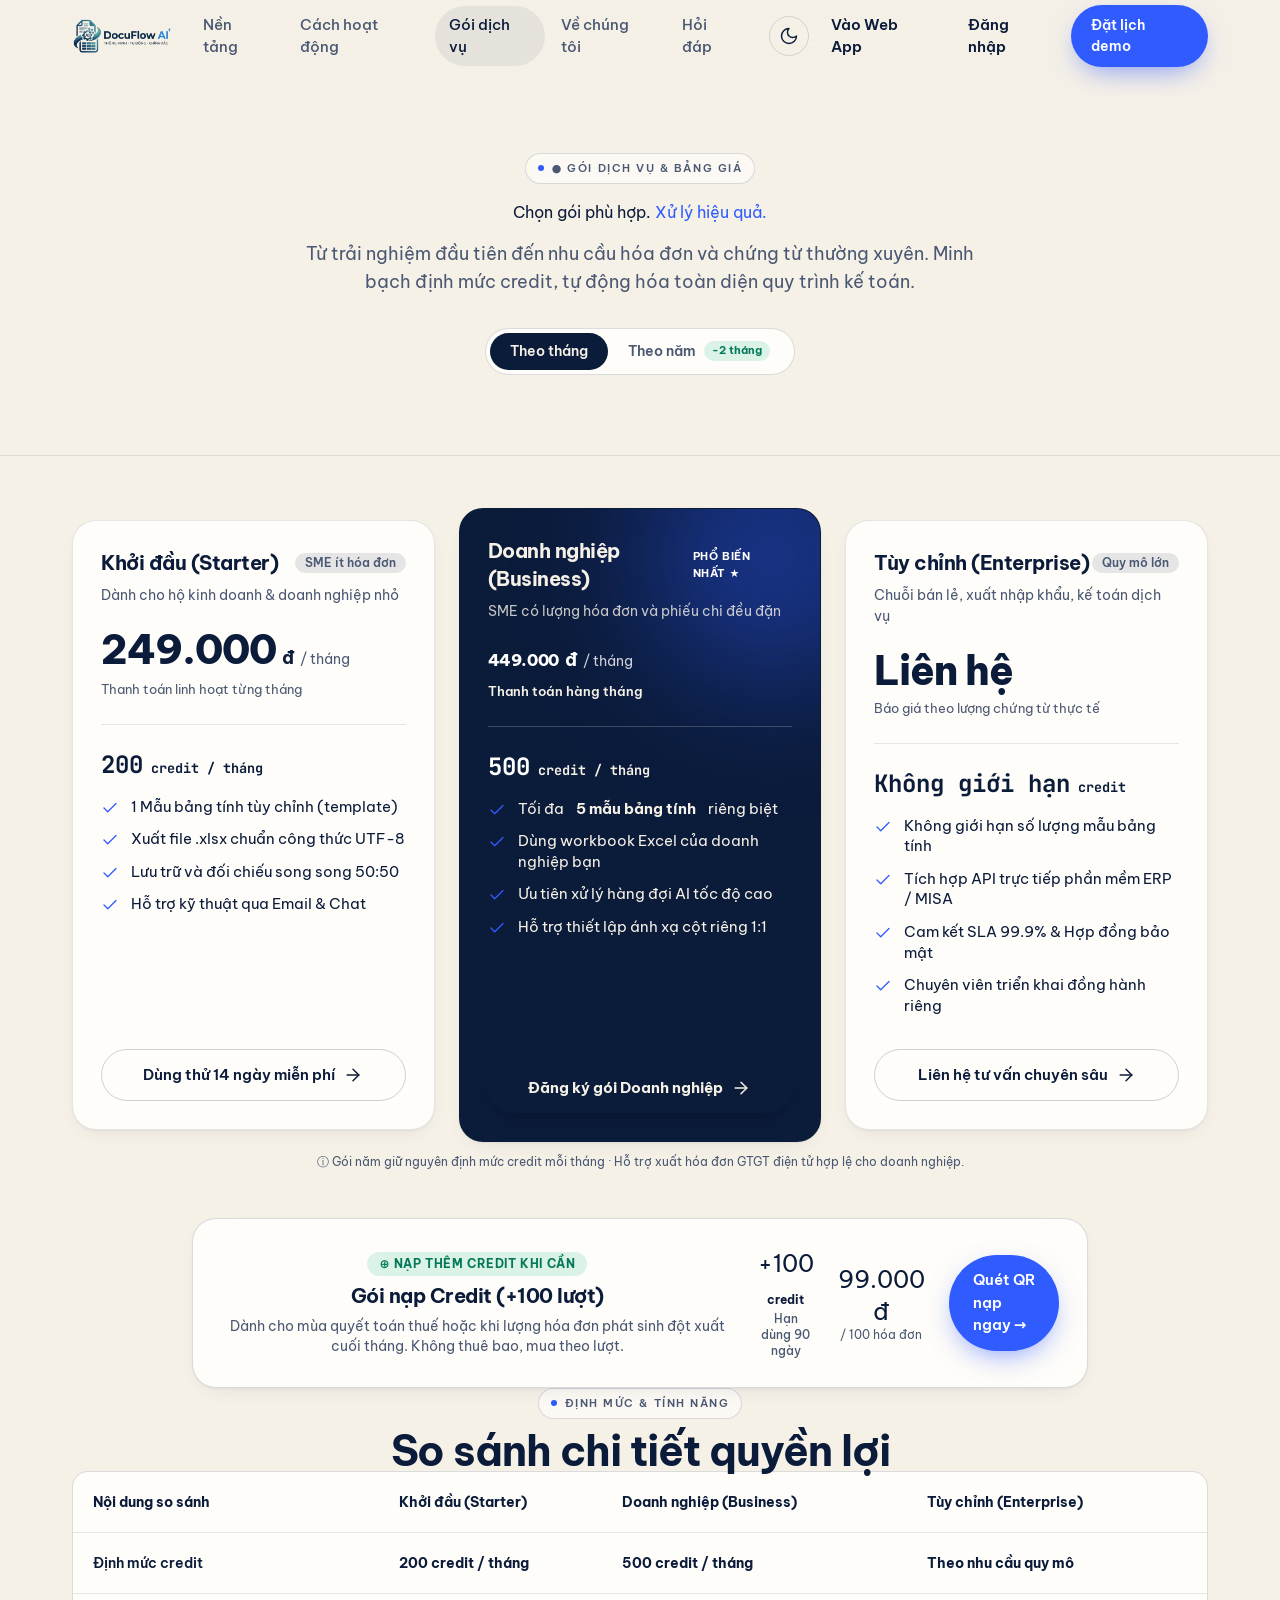
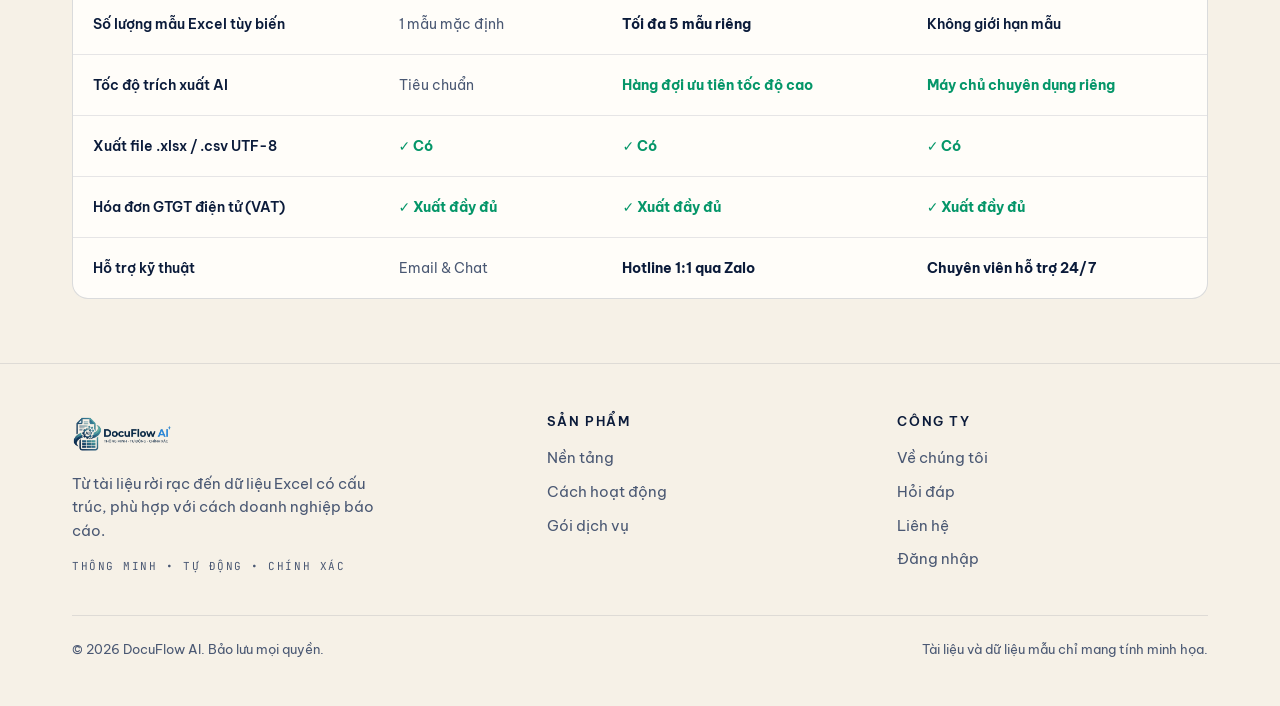
==== commit bcf4ed4e: "fix: Hoan thien trang Bang gia goi dich vu, bo sung SVG icons va ho tro chuyen chu ky thang/nam" ====
--- a/bang-gia.html
+++ b/bang-gia.html
@@ -4,20 +4,60 @@
 <meta charset="utf-8" />
 <meta name="viewport" content="width=device-width, initial-scale=1" />
 <title>Gói dịch vụ & Bảng giá | DocuFlow AI</title>
-<meta name="description" content="Bảng giá trích xuất hóa đơn tự động bằng AI của DocuFlow AI. Dùng thử miễn phí, linh hoạt theo nhu cầu doanh nghiệp." />
+<meta name="description" content="DocuFlow AI chuyển ảnh và PDF hóa đơn thành dữ liệu Excel (.xlsx) có cấu trúc, giúp doanh nghiệp giảm 95% nhập liệu thủ công." />
 <meta name="theme-color" content="#0B1B3A" />
 <script>(function(){var d=document.documentElement;d.classList.add('js');var t=null;try{t=localStorage.getItem('df-theme')}catch(e){}if(t!=='light'&&t!=='dark'){t=window.matchMedia&&matchMedia('(prefers-color-scheme: dark)').matches?'dark':'light'}d.setAttribute('data-theme',t)})();</script>
 <link rel="icon" type="image/x-icon" href="/favicon.ico" />
 <link rel="icon" type="image/png" href="/assets/img/favicon.png" />
 <link rel="preconnect" href="https://fonts.googleapis.com" />
-<link rel="icon" type="image/x-icon" href="/favicon.ico" />
-<link rel="icon" type="image/png" href="/assets/img/favicon.png" />
 <link rel="preconnect" href="https://fonts.gstatic.com" crossorigin />
 <link href="https://fonts.googleapis.com/css2?family=Be+Vietnam+Pro:wght@400;500;600;700;800&family=JetBrains+Mono:wght@500;600&display=swap" rel="stylesheet" />
 <style>*,:after,:before{--tw-border-spacing-x:0;--tw-border-spacing-y:0;--tw-translate-x:0;--tw-translate-y:0;--tw-rotate:0;--tw-skew-x:0;--tw-skew-y:0;--tw-scale-x:1;--tw-scale-y:1;--tw-pan-x: ;--tw-pan-y: ;--tw-pinch-zoom: ;--tw-scroll-snap-strictness:proximity;--tw-gradient-from-position: ;--tw-gradient-via-position: ;--tw-gradient-to-position: ;--tw-ordinal: ;--tw-slashed-zero: ;--tw-numeric-figure: ;--tw-numeric-spacing: ;--tw-numeric-fraction: ;--tw-ring-inset: ;--tw-ring-offset-width:0px;--tw-ring-offset-color:#fff;--tw-ring-color:rgba(59,130,246,.5);--tw-ring-offset-shadow:0 0 #0000;--tw-ring-shadow:0 0 #0000;--tw-shadow:0 0 #0000;--tw-shadow-colored:0 0 #0000;--tw-blur: ;--tw-brightness: ;--tw-contrast: ;--tw-grayscale: ;--tw-hue-rotate: ;--tw-invert: ;--tw-saturate: ;--tw-sepia: ;--tw-drop-shadow: ;--tw-backdrop-blur: ;--tw-backdrop-brightness: ;--tw-backdrop-contrast: ;--tw-backdrop-grayscale: ;--tw-backdrop-hue-rotate: ;--tw-backdrop-invert: ;--tw-backdrop-opacity: ;--tw-backdrop-saturate: ;--tw-backdrop-sepia: ;--tw-contain-size: ;--tw-contain-layout: ;--tw-contain-paint: ;--tw-contain-style: }::backdrop{--tw-border-spacing-x:0;--tw-border-spacing-y:0;--tw-translate-x:0;--tw-translate-y:0;--tw-rotate:0;--tw-skew-x:0;--tw-skew-y:0;--tw-scale-x:1;--tw-scale-y:1;--tw-pan-x: ;--tw-pan-y: ;--tw-pinch-zoom: ;--tw-scroll-snap-strictness:proximity;--tw-gradient-from-position: ;--tw-gradient-via-position: ;--tw-gradient-to-position: ;--tw-ordinal: ;--tw-slashed-zero: ;--tw-numeric-figure: ;--tw-numeric-spacing: ;--tw-numeric-fraction: ;--tw-ring-inset: ;--tw-ring-offset-width:0px;--tw-ring-offset-color:#fff;--tw-ring-color:rgba(59,130,246,.5);--tw-ring-offset-shadow:0 0 #0000;--tw-ring-shadow:0 0 #0000;--tw-shadow:0 0 #0000;--tw-shadow-colored:0 0 #0000;--tw-blur: ;--tw-brightness: ;--tw-contrast: ;--tw-grayscale: ;--tw-hue-rotate: ;--tw-invert: ;--tw-saturate: ;--tw-sepia: ;--tw-drop-shadow: ;--tw-backdrop-blur: ;--tw-backdrop-brightness: ;--tw-backdrop-contrast: ;--tw-backdrop-grayscale: ;--tw-backdrop-hue-rotate: ;--tw-backdrop-invert: ;--tw-backdrop-opacity: ;--tw-backdrop-saturate: ;--tw-backdrop-sepia: ;--tw-contain-size: ;--tw-contain-layout: ;--tw-contain-paint: ;--tw-contain-style: }/*! tailwindcss v3.4.17 | MIT License | https://tailwindcss.com*/*,:after,:before{box-sizing:border-box;border:0 solid #e5e7eb}:after,:before{--tw-content:""}:host,html{line-height:1.5;-webkit-text-size-adjust:100%;-moz-tab-size:4;-o-tab-size:4;tab-size:4;font-family:Be Vietnam Pro,Inter,ui-sans-serif,system-ui,-apple-system,Segoe UI,Roboto,sans-serif;font-feature-settings:normal;font-variation-settings:normal;-webkit-tap-highlight-color:transparent}body{margin:0;line-height:inherit}hr{height:0;color:inherit;border-top-width:1px}abbr:where([title]){-webkit-text-decoration:underline dotted;text-decoration:underline dotted}h1,h2,h3,h4,h5,h6{font-size:inherit;font-weight:inherit}a{color:inherit;text-decoration:inherit}b,strong{font-weight:bolder}code,kbd,pre,samp{font-family:JetBrains Mono,ui-monospace,SFMono-Regular,Menlo,Consolas,monospace;font-feature-settings:normal;font-variation-settings:normal;font-size:1em}small{font-size:80%}sub,sup{font-size:75%;line-height:0;position:relative;vertical-align:baseline}sub{bottom:-.25em}sup{top:-.5em}table{text-indent:0;border-color:inherit;border-collapse:collapse}button,input,optgroup,select,textarea{font-family:inherit;font-feature-settings:inherit;font-variation-settings:inherit;font-size:100%;font-weight:inherit;line-height:inherit;letter-spacing:inherit;color:inherit;margin:0;padding:0}button,select{text-transform:none}button,input:where([type=button]),input:where([type=reset]),input:where([type=submit]){-webkit-appearance:button;background-color:transparent;background-image:none}:-moz-focusring{outline:auto}:-moz-ui-invalid{box-shadow:none}progress{vertical-align:baseline}::-webkit-inner-spin-button,::-webkit-outer-spin-button{height:auto}[type=search]{-webkit-appearance:textfield;outline-offset:-2px}::-webkit-search-decoration{-webkit-appearance:none}::-webkit-file-upload-button{-webkit-appearance:button;font:inherit}summary{display:list-item}blockquote,dd,dl,figure,h1,h2,h3,h4,h5,h6,hr,p,pre{margin:0}fieldset{margin:0}fieldset,legend{padding:0}menu,ol,ul{list-style:none;margin:0;padding:0}dialog{padding:0}textarea{resize:vertical}input::-moz-placeholder,textarea::-moz-placeholder{opacity:1;color:#9ca3af}input::placeholder,textarea::placeholder{opacity:1;color:#9ca3af}[role=button],button{cursor:pointer}:disabled{cursor:default}audio,canvas,embed,iframe,img,object,svg,video{display:block;vertical-align:middle}img,video{max-width:100%;height:auto}[hidden]:where(:not([hidden=until-found])){display:none}html{scroll-behavior:smooth;scroll-padding-top:5.5rem;-webkit-text-size-adjust:100%}body{--tw-bg-opacity:1;background-color:rgb(var(--bg)/var(--tw-bg-opacity,1));font-family:Be Vietnam Pro,Inter,ui-sans-serif,system-ui,-apple-system,Segoe UI,Roboto,sans-serif;--tw-text-opacity:1;color:rgb(var(--ink)/var(--tw-text-opacity,1));-webkit-font-smoothing:antialiased;-moz-osx-font-smoothing:grayscale;text-rendering:optimizeLegibility}::-moz-selection{background:rgb(var(--brand)/.25)}::selection{background:rgb(var(--brand)/.25)}:focus-visible{outline:2px solid rgb(var(--brand));outline-offset:3px;border-radius:8px}.ic{width:1.25rem;height:1.25rem;fill:none;stroke:currentColor;stroke-width:1.75;stroke-linecap:round;stroke-linejoin:round;flex:none}.wrap{margin-left:auto;margin-right:auto;width:100%;max-width:1200px;padding-left:1rem;padding-right:1rem}@media (min-width:640px){.wrap{padding-left:1.5rem;padding-right:1.5rem}}@media (min-width:1024px){.wrap{padding-left:2rem;padding-right:2rem}}.eyebrow{display:inline-flex;align-items:center;gap:.5rem;border-radius:9999px;border-width:1px;border-color:rgb(var(--line)/.15);background-color:rgb(var(--surface)/.7);padding:.375rem .75rem;font-size:11px;font-weight:600;text-transform:uppercase;letter-spacing:.14em;--tw-text-opacity:1;color:rgb(var(--mute)/var(--tw-text-opacity,1))}.eyebrow:before{content:"";width:6px;height:6px;border-radius:99px;background:rgb(var(--brand))}.h2{font-size:1.9rem;font-weight:700;line-height:1.15;letter-spacing:-.025em}@media (min-width:640px){.h2{font-size:2.25rem;line-height:2.5rem}}@media (min-width:1024px){.h2{font-size:2.6rem}}.card{position:relative;overflow:hidden;border-radius:1.5rem;border-width:1px;border-color:rgb(var(--line)/.1);--tw-bg-opacity:1;background-color:rgb(var(--surface)/var(--tw-bg-opacity,1));padding:1.5rem;--tw-shadow:0 1px 2px rgb(var(--shadow)/.05),0 8px 24px -12px rgb(var(--shadow)/.12);--tw-shadow-colored:0 1px 2px var(--tw-shadow-color),0 8px 24px -12px var(--tw-shadow-color);box-shadow:var(--tw-ring-offset-shadow,0 0 #0000),var(--tw-ring-shadow,0 0 #0000),var(--tw-shadow)}@media (min-width:640px){.card{padding:1.75rem}}.lift{transition-property:color,background-color,border-color,text-decoration-color,fill,stroke,opacity,box-shadow,transform,filter,-webkit-backdrop-filter;transition-property:color,background-color,border-color,text-decoration-color,fill,stroke,opacity,box-shadow,transform,filter,backdrop-filter;transition-property:color,background-color,border-color,text-decoration-color,fill,stroke,opacity,box-shadow,transform,filter,backdrop-filter,-webkit-backdrop-filter;transition-timing-function:cubic-bezier(.4,0,.2,1);transition-duration:.3s;transition-timing-function:cubic-bezier(0,0,.2,1)}.lift:hover{--tw-shadow:0 2px 4px rgb(var(--shadow)/.06),0 24px 48px -20px rgb(var(--shadow)/.28);--tw-shadow-colored:0 2px 4px var(--tw-shadow-color),0 24px 48px -20px var(--tw-shadow-color);box-shadow:var(--tw-ring-offset-shadow,0 0 #0000),var(--tw-ring-shadow,0 0 #0000),var(--tw-shadow)}@media (prefers-reduced-motion:no-preference){.lift:hover{--tw-translate-y:-0.25rem;transform:translate(var(--tw-translate-x),var(--tw-translate-y)) rotate(var(--tw-rotate)) skewX(var(--tw-skew-x)) skewY(var(--tw-skew-y)) scaleX(var(--tw-scale-x)) scaleY(var(--tw-scale-y))}}.btn{display:inline-flex;align-items:center;justify-content:center;gap:.5rem;border-radius:9999px;padding:.875rem 1.5rem;font-size:15px;font-weight:600;transition-property:color,background-color,border-color,text-decoration-color,fill,stroke,opacity,box-shadow,transform,filter,-webkit-backdrop-filter;transition-property:color,background-color,border-color,text-decoration-color,fill,stroke,opacity,box-shadow,transform,filter,backdrop-filter;transition-property:color,background-color,border-color,text-decoration-color,fill,stroke,opacity,box-shadow,transform,filter,backdrop-filter,-webkit-backdrop-filter;transition-timing-function:cubic-bezier(.4,0,.2,1);transition-duration:.2s}.btn-brand{--tw-bg-opacity:1;background-color:rgb(var(--brand)/var(--tw-bg-opacity,1));--tw-text-opacity:1;color:rgb(var(--on-brand)/var(--tw-text-opacity,1));--tw-shadow:0 10px 30px -10px rgb(47 91 255/.7);--tw-shadow-colored:0 10px 30px -10px var(--tw-shadow-color);box-shadow:var(--tw-ring-offset-shadow,0 0 #0000),var(--tw-ring-shadow,0 0 #0000),var(--tw-shadow)}.btn-brand:hover{--tw-bg-opacity:1;background-color:rgb(36 80 236/var(--tw-bg-opacity,1))}@media (prefers-reduced-motion:no-preference){.btn-brand:hover{--tw-translate-y:-0.125rem;transform:translate(var(--tw-translate-x),var(--tw-translate-y)) rotate(var(--tw-rotate)) skewX(var(--tw-skew-x)) skewY(var(--tw-skew-y)) scaleX(var(--tw-scale-x)) scaleY(var(--tw-scale-y))}}.btn-ghost{border-width:1px;border-color:rgb(var(--line)/.2);background-color:transparent;--tw-text-opacity:1;color:rgb(var(--ink)/var(--tw-text-opacity,1))}.btn-ghost:hover{border-color:rgb(var(--line)/.4);background-color:rgb(var(--line)/.05)}.btn .ic{transition:transform .3s cubic-bezier(.2,.7,.2,1)}@media (prefers-reduced-motion:no-preference){.btn:hover .ic{transform:translateX(5px)}}.tick{display:flex;align-items:flex-start;gap:.75rem;font-size:15px;line-height:1.375}.tick .ic{margin-top:2px;height:18px;width:18px;--tw-text-opacity:1;color:rgb(var(--brand-text)/var(--tw-text-opacity,1))}.label{margin-bottom:.375rem;display:block;font-size:13px;font-weight:600}.field-input{width:100%;border-radius:.75rem;border-width:1px;border-color:rgb(var(--line)/.15);--tw-bg-opacity:1;background-color:rgb(var(--surface)/var(--tw-bg-opacity,1));padding:.75rem 1rem;font-size:15px;--tw-text-opacity:1;color:rgb(var(--ink)/var(--tw-text-opacity,1));transition-property:color,background-color,border-color,text-decoration-color,fill,stroke,opacity,box-shadow,transform,filter,-webkit-backdrop-filter;transition-property:color,background-color,border-color,text-decoration-color,fill,stroke,opacity,box-shadow,transform,filter,backdrop-filter;transition-property:color,background-color,border-color,text-decoration-color,fill,stroke,opacity,box-shadow,transform,filter,backdrop-filter,-webkit-backdrop-filter;transition-timing-function:cubic-bezier(.4,0,.2,1);transition-duration:.15s}.field-input::-moz-placeholder{color:rgb(var(--mute)/.7)}.field-input::placeholder{color:rgb(var(--mute)/.7)}.field-input:focus{--tw-border-opacity:1;border-color:rgb(var(--brand)/var(--tw-border-opacity,1));outline:2px solid transparent;outline-offset:2px;--tw-ring-offset-shadow:var(--tw-ring-inset) 0 0 0 var(--tw-ring-offset-width) var(--tw-ring-offset-color);--tw-ring-shadow:var(--tw-ring-inset) 0 0 0 calc(4px + var(--tw-ring-offset-width)) var(--tw-ring-color);box-shadow:var(--tw-ring-offset-shadow),var(--tw-ring-shadow),var(--tw-shadow,0 0 #0000);--tw-ring-color:rgb(var(--brand)/0.15)}.field-input.input-error{border-color:#e5484d}.field-error-msg{margin-top:.375rem;display:none;font-size:12.5px;font-weight:500;--tw-text-opacity:1;color:rgb(220 38 38/var(--tw-text-opacity,1))}.field-error-msg:where([data-theme=dark],[data-theme=dark] *){--tw-text-opacity:1;color:rgb(248 113 113/var(--tw-text-opacity,1))}.field-error-msg.visible{display:block}select.field-input{-webkit-appearance:none;-moz-appearance:none;appearance:none;background-repeat:no-repeat;padding-right:2.5rem;background-image:url("data:image/svg+xml;charset=utf-8,%3Csvg xmlns='http://www.w3.org/2000/svg' fill='none' stroke='%238a93a6' stroke-linecap='round' stroke-linejoin='round' stroke-width='2' viewBox='0 0 24 24'%3E%3Cpath d='m6 9 6 6 6-6'/%3E%3C/svg%3E");background-position:right .9rem center;background-size:1.1rem}textarea.field-input{min-height:130px;resize:vertical}.modal-overlay{position:fixed;inset:0;z-index:90;display:none;align-items:center;justify-content:center;background-color:rgba(5,13,31,.6);padding:1rem;--tw-backdrop-blur:blur(4px);-webkit-backdrop-filter:var(--tw-backdrop-blur) var(--tw-backdrop-brightness) var(--tw-backdrop-contrast) var(--tw-backdrop-grayscale) var(--tw-backdrop-hue-rotate) var(--tw-backdrop-invert) var(--tw-backdrop-opacity) var(--tw-backdrop-saturate) var(--tw-backdrop-sepia);backdrop-filter:var(--tw-backdrop-blur) var(--tw-backdrop-brightness) var(--tw-backdrop-contrast) var(--tw-backdrop-grayscale) var(--tw-backdrop-hue-rotate) var(--tw-backdrop-invert) var(--tw-backdrop-opacity) var(--tw-backdrop-saturate) var(--tw-backdrop-sepia)}.modal-overlay.active{display:flex}.modal-box{max-height:92vh;width:100%;max-width:36rem;overflow-y:auto;border-radius:1.5rem;border-width:1px;border-color:rgb(var(--line)/.1);--tw-bg-opacity:1;background-color:rgb(var(--surface)/var(--tw-bg-opacity,1));padding:1.5rem;--tw-shadow:0 2px 4px rgb(var(--shadow)/.06),0 24px 48px -20px rgb(var(--shadow)/.28);--tw-shadow-colored:0 2px 4px var(--tw-shadow-color),0 24px 48px -20px var(--tw-shadow-color);box-shadow:var(--tw-ring-offset-shadow,0 0 #0000),var(--tw-ring-shadow,0 0 #0000),var(--tw-shadow)}@media (min-width:640px){.modal-box{padding:2rem}}.modal-header{display:flex;align-items:flex-start;justify-content:space-between;gap:1rem}.modal-title{margin-top:.5rem;font-size:1.25rem;line-height:1.75rem;font-weight:700;letter-spacing:-.025em}@media (min-width:640px){.modal-title{font-size:1.5rem;line-height:2rem}}.modal-close-btn{display:grid;height:2.25rem;width:2.25rem;flex:none;place-items:center;border-radius:9999px;font-size:1.5rem;line-height:2rem;line-height:1;--tw-text-opacity:1;color:rgb(var(--mute)/var(--tw-text-opacity,1));transition-property:color,background-color,border-color,text-decoration-color,fill,stroke,opacity,box-shadow,transform,filter,-webkit-backdrop-filter;transition-property:color,background-color,border-color,text-decoration-color,fill,stroke,opacity,box-shadow,transform,filter,backdrop-filter;transition-property:color,background-color,border-color,text-decoration-color,fill,stroke,opacity,box-shadow,transform,filter,backdrop-filter,-webkit-backdrop-filter;transition-timing-function:cubic-bezier(.4,0,.2,1);transition-duration:.15s}.modal-close-btn:hover{background-color:rgb(var(--line)/.1);--tw-text-opacity:1;color:rgb(var(--ink)/var(--tw-text-opacity,1))}.modal-desc{margin-top:.75rem;font-size:14.5px;line-height:1.625;--tw-text-opacity:1;color:rgb(var(--mute)/var(--tw-text-opacity,1))}.modal-actions{margin-top:1.5rem;display:flex;flex-wrap:wrap;justify-content:flex-end;gap:.5rem}.modal-actions .btn{padding:.625rem 1.25rem!important;font-size:14px!important}.modal-doc-tabs{margin-top:1rem;display:flex;gap:.5rem;overflow-x:auto;padding-bottom:.25rem}.modal-tab-btn{white-space:nowrap;border-radius:9999px;border-width:1px;border-color:rgb(var(--line)/.15);padding:.375rem .875rem;font-size:13px;font-weight:500;--tw-text-opacity:1;color:rgb(var(--mute)/var(--tw-text-opacity,1));transition-property:color,background-color,border-color,text-decoration-color,fill,stroke,opacity,box-shadow,transform,filter,-webkit-backdrop-filter;transition-property:color,background-color,border-color,text-decoration-color,fill,stroke,opacity,box-shadow,transform,filter,backdrop-filter;transition-property:color,background-color,border-color,text-decoration-color,fill,stroke,opacity,box-shadow,transform,filter,backdrop-filter,-webkit-backdrop-filter;transition-timing-function:cubic-bezier(.4,0,.2,1);transition-duration:.15s}.modal-tab-btn:hover{--tw-text-opacity:1;color:rgb(var(--ink)/var(--tw-text-opacity,1))}.modal-tab-btn.active{border-color:transparent;--tw-bg-opacity:1;background-color:rgb(var(--ink)/var(--tw-bg-opacity,1));--tw-text-opacity:1;color:rgb(var(--bg)/var(--tw-text-opacity,1))}.edit-form-grid{margin-top:1.25rem;display:grid;gap:1rem}@media (min-width:640px){.edit-form-grid{grid-template-columns:repeat(2,minmax(0,1fr))}.edit-form-field.full{grid-column:span 2/span 2}}.edit-form-field label{margin-bottom:.375rem;display:block;font-size:13px;font-weight:600}.edit-form-field label small{font-weight:400;--tw-text-opacity:1;color:rgb(var(--mute)/var(--tw-text-opacity,1))}.edit-form-field input{width:100%;border-radius:.75rem;border-width:1px;border-color:rgb(var(--line)/.15);--tw-bg-opacity:1;background-color:rgb(var(--surface)/var(--tw-bg-opacity,1));padding:.75rem 1rem;font-size:15px;--tw-text-opacity:1;color:rgb(var(--ink)/var(--tw-text-opacity,1));transition-property:color,background-color,border-color,text-decoration-color,fill,stroke,opacity,box-shadow,transform,filter,-webkit-backdrop-filter;transition-property:color,background-color,border-color,text-decoration-color,fill,stroke,opacity,box-shadow,transform,filter,backdrop-filter;transition-property:color,background-color,border-color,text-decoration-color,fill,stroke,opacity,box-shadow,transform,filter,backdrop-filter,-webkit-backdrop-filter;transition-timing-function:cubic-bezier(.4,0,.2,1);transition-duration:.15s}.edit-form-field input::-moz-placeholder{color:rgb(var(--mute)/.7)}.edit-form-field input::placeholder{color:rgb(var(--mute)/.7)}.edit-form-field input:focus{--tw-border-opacity:1;border-color:rgb(var(--brand)/var(--tw-border-opacity,1));outline:2px solid transparent;outline-offset:2px;--tw-ring-offset-shadow:var(--tw-ring-inset) 0 0 0 var(--tw-ring-offset-width) var(--tw-ring-offset-color);--tw-ring-shadow:var(--tw-ring-inset) 0 0 0 calc(4px + var(--tw-ring-offset-width)) var(--tw-ring-color);box-shadow:var(--tw-ring-offset-shadow),var(--tw-ring-shadow),var(--tw-shadow,0 0 #0000);--tw-ring-color:rgb(var(--brand)/0.15)}.edit-form-field input.input-error{border-color:#e5484d}select.edit-form-field input{-webkit-appearance:none;-moz-appearance:none;appearance:none;background-repeat:no-repeat;padding-right:2.5rem;background-image:url("data:image/svg+xml;charset=utf-8,%3Csvg xmlns='http://www.w3.org/2000/svg' fill='none' stroke='%238a93a6' stroke-linecap='round' stroke-linejoin='round' stroke-width='2' viewBox='0 0 24 24'%3E%3Cpath d='m6 9 6 6 6-6'/%3E%3C/svg%3E");background-position:right .9rem center;background-size:1.1rem}textarea.edit-form-field input{min-height:130px;resize:vertical}.edit-form-field input.mono,.edit-form-field.highlight input{font-family:JetBrains Mono,ui-monospace,SFMono-Regular,Menlo,Consolas,monospace}.edit-form-field.highlight input{border-color:rgb(var(--brand)/.4);background-color:rgb(var(--brand)/.1);font-weight:600}.edit-preview-badge{margin-top:1.25rem;display:flex;flex-wrap:wrap;align-items:center;justify-content:space-between;gap:.5rem;border-radius:1rem;background-color:rgb(var(--bg)/.7);padding:.75rem 1rem;font-size:13px}.chip{display:inline-flex;align-items:center;gap:.25rem;border-radius:9999px;background-color:rgb(var(--line)/.1);padding:.25rem .625rem;font-size:11.5px;font-weight:600}.chip.ok{background-color:rgba(16,185,129,.15);--tw-text-opacity:1;color:rgb(4 120 87/var(--tw-text-opacity,1))}.chip.ok:where([data-theme=dark],[data-theme=dark] *){--tw-text-opacity:1;color:rgb(110 231 183/var(--tw-text-opacity,1))}.chip.\!ok{background-color:rgba(16,185,129,.15);--tw-text-opacity:1;color:rgb(4 120 87/var(--tw-text-opacity,1))}.chip.\!ok:where([data-theme=dark],[data-theme=dark] *){--tw-text-opacity:1;color:rgb(110 231 183/var(--tw-text-opacity,1))}.chip.warn{background-color:rgba(245,158,11,.15);--tw-text-opacity:1;color:rgb(180 83 9/var(--tw-text-opacity,1))}.chip.warn:where([data-theme=dark],[data-theme=dark] *){--tw-text-opacity:1;color:rgb(252 211 77/var(--tw-text-opacity,1))}#toast{pointer-events:none;position:fixed;bottom:1.5rem;left:50%;z-index:100;max-width:90vw;--tw-translate-x:-50%;--tw-translate-y:1rem;border-radius:9999px;--tw-bg-opacity:1;background-color:rgb(var(--ink)/var(--tw-bg-opacity,1));padding:.75rem 1.25rem;text-align:center;font-size:14px;font-weight:500;--tw-text-opacity:1;color:rgb(var(--bg)/var(--tw-text-opacity,1));opacity:0;--tw-shadow:0 2px 4px rgb(var(--shadow)/.06),0 24px 48px -20px rgb(var(--shadow)/.28);--tw-shadow-colored:0 2px 4px var(--tw-shadow-color),0 24px 48px -20px var(--tw-shadow-color);box-shadow:var(--tw-ring-offset-shadow,0 0 #0000),var(--tw-ring-shadow,0 0 #0000),var(--tw-shadow);transition-property:color,background-color,border-color,text-decoration-color,fill,stroke,opacity,box-shadow,transform,filter,-webkit-backdrop-filter;transition-property:color,background-color,border-color,text-decoration-color,fill,stroke,opacity,box-shadow,transform,filter,backdrop-filter;transition-property:color,background-color,border-color,text-decoration-color,fill,stroke,opacity,box-shadow,transform,filter,backdrop-filter,-webkit-backdrop-filter;transition-timing-function:cubic-bezier(.4,0,.2,1);transition-duration:.3s}#toast,#toast.show{transform:translate(var(--tw-translate-x),var(--tw-translate-y)) rotate(var(--tw-rotate)) skewX(var(--tw-skew-x)) skewY(var(--tw-skew-y)) scaleX(var(--tw-scale-x)) scaleY(var(--tw-scale-y))}#toast.show{--tw-translate-y:0px;opacity:1}.toast-container{position:fixed;right:1rem;top:1rem;z-index:100;display:flex;width:min(92vw,380px);flex-direction:column;gap:.5rem}.toast{display:flex;--tw-translate-x:1.5rem;align-items:center;justify-content:space-between;gap:.75rem;border-radius:1rem;--tw-bg-opacity:1;background-color:rgb(var(--ink)/var(--tw-bg-opacity,1));padding:.75rem 1rem;font-size:14px;font-weight:500;--tw-text-opacity:1;color:rgb(var(--bg)/var(--tw-text-opacity,1));opacity:0;--tw-shadow:0 2px 4px rgb(var(--shadow)/.06),0 24px 48px -20px rgb(var(--shadow)/.28);--tw-shadow-colored:0 2px 4px var(--tw-shadow-color),0 24px 48px -20px var(--tw-shadow-color);box-shadow:var(--tw-ring-offset-shadow,0 0 #0000),var(--tw-ring-shadow,0 0 #0000),var(--tw-shadow);transition-property:color,background-color,border-color,text-decoration-color,fill,stroke,opacity,box-shadow,transform,filter,-webkit-backdrop-filter;transition-property:color,background-color,border-color,text-decoration-color,fill,stroke,opacity,box-shadow,transform,filter,backdrop-filter;transition-property:color,background-color,border-color,text-decoration-color,fill,stroke,opacity,box-shadow,transform,filter,backdrop-filter,-webkit-backdrop-filter;transition-timing-function:cubic-bezier(.4,0,.2,1);transition-duration:.3s}.toast,.toast.show{transform:translate(var(--tw-translate-x),var(--tw-translate-y)) rotate(var(--tw-rotate)) skewX(var(--tw-skew-x)) skewY(var(--tw-skew-y)) scaleX(var(--tw-scale-x)) scaleY(var(--tw-scale-y))}.toast.show{--tw-translate-x:0px;opacity:1}.toast-success{background-color:rgb(5 150 105/var(--tw-bg-opacity,1))}.toast-error,.toast-success{--tw-bg-opacity:1;--tw-text-opacity:1;color:rgb(255 255 255/var(--tw-text-opacity,1))}.toast-error{background-color:rgb(220 38 38/var(--tw-bg-opacity,1))}.toast-close{font-size:1.25rem;line-height:1.75rem;line-height:1;opacity:.8}.toast-close:hover{opacity:1}.spinner{display:none;height:1rem;width:1rem}@keyframes spin{to{transform:rotate(1turn)}}.spinner{animation:spin 1s linear infinite;border-radius:9999px;border-width:2px;border-color:hsla(0,0%,100%,.4);--tw-border-opacity:1;border-top-color:rgb(255 255 255/var(--tw-border-opacity,1))}.acc details{border-radius:1rem;border-width:1px;border-color:rgb(var(--line)/.1);--tw-bg-opacity:1;background-color:rgb(var(--surface)/var(--tw-bg-opacity,1));transition-property:color,background-color,border-color,text-decoration-color,fill,stroke,opacity,box-shadow,transform,filter,-webkit-backdrop-filter;transition-property:color,background-color,border-color,text-decoration-color,fill,stroke,opacity,box-shadow,transform,filter,backdrop-filter;transition-property:color,background-color,border-color,text-decoration-color,fill,stroke,opacity,box-shadow,transform,filter,backdrop-filter,-webkit-backdrop-filter;transition-timing-function:cubic-bezier(.4,0,.2,1);transition-duration:.15s}.acc details+details{margin-top:.75rem}.acc details[open]{--tw-shadow:0 1px 2px rgb(var(--shadow)/.05),0 8px 24px -12px rgb(var(--shadow)/.12);--tw-shadow-colored:0 1px 2px var(--tw-shadow-color),0 8px 24px -12px var(--tw-shadow-color);box-shadow:var(--tw-ring-offset-shadow,0 0 #0000),var(--tw-ring-shadow,0 0 #0000),var(--tw-shadow)}.acc summary{display:flex;cursor:pointer;list-style-type:none;align-items:center;justify-content:space-between;gap:1rem;border-radius:1rem;padding:1rem 1.25rem;font-size:15.5px;font-weight:600}.acc summary::-webkit-details-marker{display:none}.acc summary:after{content:"";width:20px;height:20px;flex:none;background:rgb(var(--mute));transition:transform .3s ease;-webkit-mask:url("data:image/svg+xml;charset=utf-8,%3Csvg xmlns='http://www.w3.org/2000/svg' fill='none' stroke='%23000' stroke-linecap='round' stroke-linejoin='round' stroke-width='2' viewBox='0 0 24 24'%3E%3Cpath d='m6 9 6 6 6-6'/%3E%3C/svg%3E") center /contain no-repeat;mask:url("data:image/svg+xml;charset=utf-8,%3Csvg xmlns='http://www.w3.org/2000/svg' fill='none' stroke='%23000' stroke-linecap='round' stroke-linejoin='round' stroke-width='2' viewBox='0 0 24 24'%3E%3Cpath d='m6 9 6 6 6-6'/%3E%3C/svg%3E") center /contain no-repeat}.acc details[open]>summary:after{transform:rotate(180deg)}.acc details>div,.acc details>p{padding-left:1.25rem;padding-right:1.25rem;padding-bottom:1.25rem;font-size:15px;line-height:1.625}.acc details>div,.acc details>p,.tab{--tw-text-opacity:1;color:rgb(var(--mute)/var(--tw-text-opacity,1))}.tab{white-space:nowrap;border-radius:9999px;border-width:1px;border-color:rgb(var(--line)/.15);padding:.5rem 1rem;font-size:13.5px;font-weight:600;transition-property:color,background-color,border-color,text-decoration-color,fill,stroke,opacity,box-shadow,transform,filter,-webkit-backdrop-filter;transition-property:color,background-color,border-color,text-decoration-color,fill,stroke,opacity,box-shadow,transform,filter,backdrop-filter;transition-property:color,background-color,border-color,text-decoration-color,fill,stroke,opacity,box-shadow,transform,filter,backdrop-filter,-webkit-backdrop-filter;transition-timing-function:cubic-bezier(.4,0,.2,1);transition-duration:.15s}.tab:hover{--tw-text-opacity:1;color:rgb(var(--ink)/var(--tw-text-opacity,1))}.tab.\!on,.tab.on{border-color:transparent;--tw-bg-opacity:1;background-color:rgb(var(--ink)/var(--tw-bg-opacity,1));--tw-text-opacity:1;color:rgb(var(--bg)/var(--tw-text-opacity,1))}#quy-trinh .step{transition-property:color,background-color,border-color,text-decoration-color,fill,stroke,opacity,box-shadow,transform,filter,-webkit-backdrop-filter;transition-property:color,background-color,border-color,text-decoration-color,fill,stroke,opacity,box-shadow,transform,filter,backdrop-filter;transition-property:color,background-color,border-color,text-decoration-color,fill,stroke,opacity,box-shadow,transform,filter,backdrop-filter,-webkit-backdrop-filter;transition-timing-function:cubic-bezier(.4,0,.2,1);transition-duration:.3s}#quy-trinh .step:not(.on){opacity:.55}#quy-trinh .step.\!on,#quy-trinh .step.on{--tw-shadow:0 2px 4px rgb(var(--shadow)/.06),0 24px 48px -20px rgb(var(--shadow)/.28);--tw-shadow-colored:0 2px 4px var(--tw-shadow-color),0 24px 48px -20px var(--tw-shadow-color);box-shadow:var(--tw-ring-offset-shadow,0 0 #0000),var(--tw-ring-shadow,0 0 #0000),var(--tw-shadow);--tw-ring-offset-shadow:var(--tw-ring-inset) 0 0 0 var(--tw-ring-offset-width) var(--tw-ring-offset-color);--tw-ring-shadow:var(--tw-ring-inset) 0 0 0 calc(2px + var(--tw-ring-offset-width)) var(--tw-ring-color);box-shadow:var(--tw-ring-offset-shadow),var(--tw-ring-shadow),var(--tw-shadow,0 0 #0000);--tw-ring-color:rgb(var(--brand)/0.4)}.drop,.upl{display:flex;flex-direction:column;align-items:center;gap:.5rem;border-radius:1rem;border-width:2px;border-style:dashed;border-color:rgb(var(--line)/.2);background-color:rgb(var(--bg)/.6);padding:1.5rem 1rem;text-align:center;font-size:14px;transition-property:color,background-color,border-color,text-decoration-color,fill,stroke,opacity,box-shadow,transform,filter,-webkit-backdrop-filter;transition-property:color,background-color,border-color,text-decoration-color,fill,stroke,opacity,box-shadow,transform,filter,backdrop-filter;transition-property:color,background-color,border-color,text-decoration-color,fill,stroke,opacity,box-shadow,transform,filter,backdrop-filter,-webkit-backdrop-filter;transition-timing-function:cubic-bezier(.4,0,.2,1);transition-duration:.15s}.drop.over,.upl.over{--tw-border-opacity:1;border-color:rgb(var(--brand)/var(--tw-border-opacity,1));background-color:rgb(var(--brand)/.1)}.kvrow,.map-row{display:flex;justify-content:space-between;padding:.625rem .875rem;font-size:13px}.field,.kvrow,.map-row{align-items:center;gap:.75rem;border-radius:.75rem;border-width:1px;border-color:rgb(var(--line)/.1);background-color:rgb(var(--bg)/.6)}.field{display:grid;cursor:pointer;grid-template-columns:1fr 1.2fr;padding:.5rem .875rem;font-size:13.5px;transition-property:color,background-color,border-color,text-decoration-color,fill,stroke,opacity,box-shadow,transform,filter,-webkit-backdrop-filter;transition-property:color,background-color,border-color,text-decoration-color,fill,stroke,opacity,box-shadow,transform,filter,backdrop-filter;transition-property:color,background-color,border-color,text-decoration-color,fill,stroke,opacity,box-shadow,transform,filter,backdrop-filter,-webkit-backdrop-filter;transition-timing-function:cubic-bezier(.4,0,.2,1);transition-duration:.15s}.field+.field{margin-top:.5rem}.field input{width:100%;min-width:0;background-color:transparent;padding-top:.25rem;padding-bottom:.25rem;text-align:right;font-family:JetBrains Mono,ui-monospace,SFMono-Regular,Menlo,Consolas,monospace;font-weight:600;outline:2px solid transparent;outline-offset:2px}.field>span{--tw-text-opacity:1;color:rgb(var(--mute)/var(--tw-text-opacity,1))}.field.done{border-color:rgba(16,185,129,.3)}.field.\!low,.field.low{border-color:rgba(245,158,11,.6);background-color:rgba(245,158,11,.1)}.field.sel{--tw-ring-offset-shadow:var(--tw-ring-inset) 0 0 0 var(--tw-ring-offset-width) var(--tw-ring-offset-color);--tw-ring-shadow:var(--tw-ring-inset) 0 0 0 calc(2px + var(--tw-ring-offset-width)) var(--tw-ring-color);box-shadow:var(--tw-ring-offset-shadow),var(--tw-ring-shadow),var(--tw-shadow,0 0 #0000);--tw-ring-color:rgb(var(--brand)/0.5)}.inv .row{display:flex;justify-content:space-between;gap:.75rem;border-radius:.375rem;padding:.375rem .5rem;font-size:13px;transition-property:color,background-color,border-color,text-decoration-color,fill,stroke,opacity,box-shadow,transform,filter,-webkit-backdrop-filter;transition-property:color,background-color,border-color,text-decoration-color,fill,stroke,opacity,box-shadow,transform,filter,backdrop-filter;transition-property:color,background-color,border-color,text-decoration-color,fill,stroke,opacity,box-shadow,transform,filter,backdrop-filter,-webkit-backdrop-filter;transition-timing-function:cubic-bezier(.4,0,.2,1);transition-duration:.15s}.inv .row.hl{background-color:rgb(var(--brand)/.15);outline-style:solid;outline-width:2px;outline-color:rgb(var(--brand)/.6)}.sw{display:inline-flex;border-radius:9999px;border-width:1px;border-color:rgb(var(--line)/.15);background-color:rgb(var(--bg)/.6);padding:.25rem}.sw button{border-radius:9999px;padding:.5rem 1rem;font-size:13.5px;font-weight:600;--tw-text-opacity:1;color:rgb(var(--mute)/var(--tw-text-opacity,1));transition-property:color,background-color,border-color,text-decoration-color,fill,stroke,opacity,box-shadow,transform,filter,-webkit-backdrop-filter;transition-property:color,background-color,border-color,text-decoration-color,fill,stroke,opacity,box-shadow,transform,filter,backdrop-filter;transition-property:color,background-color,border-color,text-decoration-color,fill,stroke,opacity,box-shadow,transform,filter,backdrop-filter,-webkit-backdrop-filter;transition-timing-function:cubic-bezier(.4,0,.2,1);transition-duration:.15s}.sw button.\!on,.sw button.on{--tw-bg-opacity:1;background-color:rgb(var(--ink)/var(--tw-bg-opacity,1));--tw-text-opacity:1;color:rgb(var(--bg)/var(--tw-text-opacity,1))}.qr{width:132px;height:132px;flex:none;border-radius:14px;border:8px solid #fff;background-color:#fff;background-image:conic-gradient(#0b1b3a 25%,#fff 0 50%,#0b1b3a 0 75%,#fff 0);background-size:22px 22px;box-shadow:0 0 0 1px rgb(var(--line)/.15)}.xlsx td,.xlsx th{border-width:1px;border-color:rgb(var(--line)/.1);padding:.5rem .75rem;text-align:left;font-size:13px}.xlsx th{background-color:rgb(var(--bg)/.7);font-weight:600;--tw-text-opacity:1;color:rgb(var(--mute)/var(--tw-text-opacity,1))}.xlsx td.hl{background-color:rgb(var(--brand)/.1);font-weight:600}.doc-item-wrapper{position:relative;display:flex;align-items:center;justify-content:space-between;gap:.5rem;border-radius:1rem;border-width:1px;border-color:rgb(var(--line)/.1);--tw-bg-opacity:1;background-color:rgb(var(--surface)/var(--tw-bg-opacity,1));padding:.625rem .75rem;transition-property:color,background-color,border-color,text-decoration-color,fill,stroke,opacity,box-shadow,transform,filter,-webkit-backdrop-filter;transition-property:color,background-color,border-color,text-decoration-color,fill,stroke,opacity,box-shadow,transform,filter,backdrop-filter;transition-property:color,background-color,border-color,text-decoration-color,fill,stroke,opacity,box-shadow,transform,filter,backdrop-filter,-webkit-backdrop-filter;transition-timing-function:cubic-bezier(.4,0,.2,1);transition-duration:.15s}.doc-item-wrapper.\!on,.doc-item-wrapper.on{border-color:rgb(var(--brand)/.5);background-color:rgb(var(--brand)/.07)}.doc-clickable{display:flex;min-width:0;flex:1 1 0%;cursor:pointer;align-items:center;gap:.75rem}.doc-menu-container{position:relative}.doc-dots-btn{display:grid;height:2rem;width:2rem;place-items:center;border-radius:9999px;--tw-text-opacity:1;color:rgb(var(--mute)/var(--tw-text-opacity,1));transition-property:color,background-color,border-color,text-decoration-color,fill,stroke,opacity,box-shadow,transform,filter,-webkit-backdrop-filter;transition-property:color,background-color,border-color,text-decoration-color,fill,stroke,opacity,box-shadow,transform,filter,backdrop-filter;transition-property:color,background-color,border-color,text-decoration-color,fill,stroke,opacity,box-shadow,transform,filter,backdrop-filter,-webkit-backdrop-filter;transition-timing-function:cubic-bezier(.4,0,.2,1);transition-duration:.15s}.doc-dots-btn:hover{background-color:rgb(var(--line)/.1);--tw-text-opacity:1;color:rgb(var(--ink)/var(--tw-text-opacity,1))}.doc-menu-dropdown{position:absolute;right:0;top:2.25rem;z-index:20;display:none;min-width:160px;border-radius:.75rem;border-width:1px;border-color:rgb(var(--line)/.1);--tw-bg-opacity:1;background-color:rgb(var(--surface)/var(--tw-bg-opacity,1));padding:.25rem;--tw-shadow:0 2px 4px rgb(var(--shadow)/.06),0 24px 48px -20px rgb(var(--shadow)/.28);--tw-shadow-colored:0 2px 4px var(--tw-shadow-color),0 24px 48px -20px var(--tw-shadow-color);box-shadow:var(--tw-ring-offset-shadow,0 0 #0000),var(--tw-ring-shadow,0 0 #0000),var(--tw-shadow)}.doc-menu-dropdown.show{display:block}.doc-menu-item{display:flex;width:100%;align-items:center;gap:.5rem;border-radius:.5rem;padding:.5rem .75rem;font-size:13px;font-weight:500;--tw-text-opacity:1;color:rgb(220 38 38/var(--tw-text-opacity,1));transition-property:color,background-color,border-color,text-decoration-color,fill,stroke,opacity,box-shadow,transform,filter,-webkit-backdrop-filter;transition-property:color,background-color,border-color,text-decoration-color,fill,stroke,opacity,box-shadow,transform,filter,backdrop-filter;transition-property:color,background-color,border-color,text-decoration-color,fill,stroke,opacity,box-shadow,transform,filter,backdrop-filter,-webkit-backdrop-filter;transition-timing-function:cubic-bezier(.4,0,.2,1);transition-duration:.15s}.doc-menu-item:hover{background-color:rgba(239,68,68,.1)}.doc-menu-item:where([data-theme=dark],[data-theme=dark] *){--tw-text-opacity:1;color:rgb(248 113 113/var(--tw-text-opacity,1))}.empty-docs-state{border-radius:1rem;border-width:1px;border-style:dashed;border-color:rgb(var(--line)/.2);padding:1.25rem;text-align:center;font-size:13px;--tw-text-opacity:1;color:rgb(var(--mute)/var(--tw-text-opacity,1))}.empty-docs-state span{display:block;font-weight:600;--tw-text-opacity:1;color:rgb(var(--ink)/var(--tw-text-opacity,1))}#tb tr{cursor:pointer;transition-property:color,background-color,border-color,text-decoration-color,fill,stroke,opacity,box-shadow,transform,filter,-webkit-backdrop-filter;transition-property:color,background-color,border-color,text-decoration-color,fill,stroke,opacity,box-shadow,transform,filter,backdrop-filter;transition-property:color,background-color,border-color,text-decoration-color,fill,stroke,opacity,box-shadow,transform,filter,backdrop-filter,-webkit-backdrop-filter;transition-timing-function:cubic-bezier(.4,0,.2,1);transition-duration:.15s}#tb tr.\!on,#tb tr.on{background-color:rgb(var(--brand)/.1)}.ws-table td,.ws-table th{white-space:nowrap;border-bottom-width:1px;border-color:rgb(var(--line)/.1);padding:.625rem .75rem;text-align:left;font-size:13px}.ws-table thead th{font-size:11px;font-weight:600;text-transform:uppercase;letter-spacing:.05em;--tw-text-opacity:1;color:rgb(var(--mute)/var(--tw-text-opacity,1))}.ws-table .r{text-align:right}#up.over{--tw-border-opacity:1;border-color:rgb(var(--brand)/var(--tw-border-opacity,1));background-color:rgb(var(--brand)/.1)}.side a.topic{display:flex;align-items:center;justify-content:space-between;border-radius:.75rem;padding:.625rem .875rem;font-size:14.5px;font-weight:500;--tw-text-opacity:1;color:rgb(var(--mute)/var(--tw-text-opacity,1));transition-property:color,background-color,border-color,text-decoration-color,fill,stroke,opacity,box-shadow,transform,filter,-webkit-backdrop-filter;transition-property:color,background-color,border-color,text-decoration-color,fill,stroke,opacity,box-shadow,transform,filter,backdrop-filter;transition-property:color,background-color,border-color,text-decoration-color,fill,stroke,opacity,box-shadow,transform,filter,backdrop-filter,-webkit-backdrop-filter;transition-timing-function:cubic-bezier(.4,0,.2,1);transition-duration:.15s}.side a.topic:hover{background-color:rgb(var(--line)/.05);--tw-text-opacity:1;color:rgb(var(--ink)/var(--tw-text-opacity,1))}.side a.topic.\!on,.side a.topic.\!on:hover,.side a.topic.on,.side a.topic.on:hover{--tw-bg-opacity:1;background-color:rgb(var(--ink)/var(--tw-bg-opacity,1));--tw-text-opacity:1;color:rgb(var(--bg)/var(--tw-text-opacity,1))}.sr-only{position:absolute;width:1px;height:1px;padding:0;margin:-1px;overflow:hidden;clip:rect(0,0,0,0);white-space:nowrap;border-width:0}.pointer-events-none{pointer-events:none}.visible{visibility:visible}.absolute{position:absolute}.relative{position:relative}.sticky{position:sticky}.inset-0{inset:0}.inset-x-0{left:0;right:0}.-bottom-32{bottom:-8rem}.-left-24{left:-6rem}.-right-16{right:-4rem}.-right-20{right:-5rem}.-right-24{right:-6rem}.-top-16{top:-4rem}.-top-20{top:-5rem}.-top-24{top:-6rem}.right-2{right:.5rem}.top-0{top:0}.top-1\/2{top:50%}.-z-10{z-index:-10}.z-50{z-index:50}.mx-auto{margin-left:auto;margin-right:auto}.my-6{margin-top:1.5rem;margin-bottom:1.5rem}.\!mt-0{margin-top:0!important}.-ml-1{margin-left:-.25rem}.-mt-1{margin-top:-.25rem}.-mt-3{margin-top:-.75rem}.mb-5{margin-bottom:1.25rem}.ml-3{margin-left:.75rem}.mt-0\.5{margin-top:.125rem}.mt-1{margin-top:.25rem}.mt-1\.5{margin-top:.375rem}.mt-10{margin-top:2.5rem}.mt-12{margin-top:3rem}.mt-14{margin-top:3.5rem}.mt-2{margin-top:.5rem}.mt-2\.5{margin-top:.625rem}.mt-3{margin-top:.75rem}.mt-4{margin-top:1rem}.mt-5{margin-top:1.25rem}.mt-6{margin-top:1.5rem}.mt-8{margin-top:2rem}.mt-9{margin-top:2.25rem}.block{display:block}.flex{display:flex}.inline-flex{display:inline-flex}.table{display:table}.grid{display:grid}.hidden{display:none}.\!h-3{height:.75rem!important}.\!h-3\.5{height:.875rem!important}.\!h-4{height:1rem!important}.\!h-\[18px\]{height:18px!important}.h-1\.5{height:.375rem}.h-10{height:2.5rem}.h-11{height:2.75rem}.h-12{height:3rem}.h-14{height:3.5rem}.h-16{height:4rem}.h-2{height:.5rem}.h-3\.5{height:.875rem}.h-4{height:1rem}.h-5{height:1.25rem}.h-56{height:14rem}.h-64{height:16rem}.h-72{height:18rem}.h-8{height:2rem}.h-80{height:20rem}.h-9{height:2.25rem}.h-96{height:24rem}.h-\[18px\]{height:18px}.h-\[22px\]{height:22px}.h-\[28rem\]{height:28rem}.h-\[420px\]{height:420px}.h-\[480px\]{height:480px}.h-\[520px\]{height:520px}.h-\[560px\]{height:560px}.h-\[620px\]{height:620px}.h-full{height:100%}.h-px{height:1px}.min-h-\[1\.2em\]{min-height:1.2em}.min-h-screen{min-height:100vh}.\!w-3{width:.75rem!important}.\!w-3\.5{width:.875rem!important}.\!w-4{width:1rem!important}.\!w-\[18px\]{width:18px!important}.w-10{width:2.5rem}.w-11{width:2.75rem}.w-12{width:3rem}.w-14{width:3.5rem}.w-2{width:.5rem}.w-3\.5{width:.875rem}.w-4{width:1rem}.w-56{width:14rem}.w-64{width:16rem}.w-72{width:18rem}.w-8{width:2rem}.w-80{width:20rem}.w-9{width:2.25rem}.w-96{width:24rem}.w-\[18px\]{width:18px}.w-\[22px\]{width:22px}.w-\[28rem\]{width:28rem}.w-\[70\%\]{width:70%}.w-\[95\%\]{width:95%}.w-full{width:100%}.min-w-0{min-width:0}.min-w-\[300px\]{min-width:300px}.min-w-\[420px\]{min-width:420px}.min-w-\[460px\]{min-width:460px}.min-w-\[720px\]{min-width:720px}.\!max-w-md{max-width:28rem!important}.max-w-2xl{max-width:42rem}.max-w-3xl{max-width:48rem}.max-w-4xl{max-width:56rem}.max-w-\[1040px\]{max-width:1040px}.max-w-\[380px\]{max-width:380px}.max-w-\[420px\]{max-width:420px}.max-w-lg{max-width:32rem}.max-w-md{max-width:28rem}.max-w-sm{max-width:24rem}.max-w-xl{max-width:36rem}.max-w-xs{max-width:20rem}.flex-1{flex:1 1 0%}.flex-none{flex:none}.border-collapse{border-collapse:collapse}.-translate-y-1\/2{--tw-translate-y:-50%}.-translate-y-1\/2,.rotate-180{transform:translate(var(--tw-translate-x),var(--tw-translate-y)) rotate(var(--tw-rotate)) skewX(var(--tw-skew-x)) skewY(var(--tw-skew-y)) scaleX(var(--tw-scale-x)) scaleY(var(--tw-scale-y))}.rotate-180{--tw-rotate:180deg}.rotate-90{--tw-rotate:90deg;transform:translate(var(--tw-translate-x),var(--tw-translate-y)) rotate(var(--tw-rotate)) skewX(var(--tw-skew-x)) skewY(var(--tw-skew-y)) scaleX(var(--tw-scale-x)) scaleY(var(--tw-scale-y))}.cursor-pointer{cursor:pointer}.grid-cols-1{grid-template-columns:repeat(1,minmax(0,1fr))}.grid-cols-2{grid-template-columns:repeat(2,minmax(0,1fr))}.grid-cols-\[1\.4fr_1fr_1fr\]{grid-template-columns:1.4fr 1fr 1fr}.grid-cols-\[minmax\(0\2c 1fr\)\]{grid-template-columns:minmax(0,1fr)}.flex-col{flex-direction:column}.flex-wrap{flex-wrap:wrap}.place-items-center{place-items:center}.items-start{align-items:flex-start}.items-end{align-items:flex-end}.items-center{align-items:center}.items-baseline{align-items:baseline}.items-stretch{align-items:stretch}.justify-center{justify-content:center}.justify-between{justify-content:space-between}.gap-0\.5{gap:.125rem}.gap-1{gap:.25rem}.gap-1\.5{gap:.375rem}.gap-10{gap:2.5rem}.gap-12{gap:3rem}.gap-2{gap:.5rem}.gap-2\.5{gap:.625rem}.gap-3{gap:.75rem}.gap-4{gap:1rem}.gap-5{gap:1.25rem}.gap-6{gap:1.5rem}.gap-8{gap:2rem}.gap-x-6{-moz-column-gap:1.5rem;column-gap:1.5rem}.gap-y-2{row-gap:.5rem}.space-y-0\.5>:not([hidden])~:not([hidden]){--tw-space-y-reverse:0;margin-top:calc(.125rem*(1 - var(--tw-space-y-reverse)));margin-bottom:calc(.125rem*var(--tw-space-y-reverse))}.space-y-1\.5>:not([hidden])~:not([hidden]){--tw-space-y-reverse:0;margin-top:calc(.375rem*(1 - var(--tw-space-y-reverse)));margin-bottom:calc(.375rem*var(--tw-space-y-reverse))}.space-y-12>:not([hidden])~:not([hidden]){--tw-space-y-reverse:0;margin-top:calc(3rem*(1 - var(--tw-space-y-reverse)));margin-bottom:calc(3rem*var(--tw-space-y-reverse))}.space-y-2>:not([hidden])~:not([hidden]){--tw-space-y-reverse:0;margin-top:calc(.5rem*(1 - var(--tw-space-y-reverse)));margin-bottom:calc(.5rem*var(--tw-space-y-reverse))}.space-y-2\.5>:not([hidden])~:not([hidden]){--tw-space-y-reverse:0;margin-top:calc(.625rem*(1 - var(--tw-space-y-reverse)));margin-bottom:calc(.625rem*var(--tw-space-y-reverse))}.space-y-3>:not([hidden])~:not([hidden]){--tw-space-y-reverse:0;margin-top:calc(.75rem*(1 - var(--tw-space-y-reverse)));margin-bottom:calc(.75rem*var(--tw-space-y-reverse))}.space-y-4>:not([hidden])~:not([hidden]){--tw-space-y-reverse:0;margin-top:calc(1rem*(1 - var(--tw-space-y-reverse)));margin-bottom:calc(1rem*var(--tw-space-y-reverse))}.divide-y>:not([hidden])~:not([hidden]){--tw-divide-y-reverse:0;border-top-width:calc(1px*(1 - var(--tw-divide-y-reverse)));border-bottom-width:calc(1px*var(--tw-divide-y-reverse))}.divide-\[\#0B1B3A\]\/10>:not([hidden])~:not([hidden]){border-color:rgba(11,27,58,.1)}.divide-line\/10>:not([hidden])~:not([hidden]){border-color:rgb(var(--line)/.1)}.self-start{align-self:flex-start}.overflow-hidden{overflow:hidden}.overflow-x-auto{overflow-x:auto}.truncate{overflow:hidden;text-overflow:ellipsis}.truncate,.whitespace-nowrap{white-space:nowrap}.\!rounded-none{border-radius:0!important}.rounded-2xl{border-radius:1rem}.rounded-3xl{border-radius:1.5rem}.rounded-4xl{border-radius:2rem}.rounded-\[11px\]{border-radius:11px}.rounded-full{border-radius:9999px}.rounded-lg{border-radius:.5rem}.rounded-md{border-radius:.375rem}.rounded-xl{border-radius:.75rem}.border{border-width:1px}.border-2{border-width:2px}.border-y{border-top-width:1px}.border-b,.border-y{border-bottom-width:1px}.border-r{border-right-width:1px}.border-t{border-top-width:1px}.border-dashed{border-style:dashed}.\!border-brand\/40{border-color:rgb(var(--brand)/.4)!important}.\!border-line\/10{border-color:rgb(var(--line)/.1)!important}.\!border-transparent{border-color:transparent!important}.border-\[\#0B1B3A\]\/10{border-color:rgba(11,27,58,.1)}.border-amber-500\/40{border-color:rgba(245,158,11,.4)}.border-brand\/30{border-color:rgb(var(--brand)/.3)}.border-line\/10{border-color:rgb(var(--line)/.1)}.border-line\/15{border-color:rgb(var(--line)/.15)}.border-line\/20{border-color:rgb(var(--line)/.2)}.border-transparent{border-color:transparent}.border-white\/15{border-color:hsla(0,0%,100%,.15)}.border-white\/20{border-color:hsla(0,0%,100%,.2)}.border-white\/30{border-color:hsla(0,0%,100%,.3)}.\!bg-feature{--tw-bg-opacity:1!important;background-color:rgb(var(--feature)/var(--tw-bg-opacity,1))!important}.\!bg-line\/\[\.07\]{background-color:rgb(var(--line)/.07)!important}.\!bg-surface{--tw-bg-opacity:1!important;background-color:rgb(var(--surface)/var(--tw-bg-opacity,1))!important}.bg-\[\#0B1B3A\]{--tw-bg-opacity:1;background-color:rgb(11 27 58/var(--tw-bg-opacity,1))}.bg-\[\#0B1B3A\]\/\[\.06\]{background-color:rgba(11,27,58,.06)}.bg-amber-500\/10{background-color:rgba(245,158,11,.1)}.bg-amber-500\/15{background-color:rgba(245,158,11,.15)}.bg-bg{--tw-bg-opacity:1;background-color:rgb(var(--bg)/var(--tw-bg-opacity,1))}.bg-bg\/40{background-color:rgb(var(--bg)/.4)}.bg-bg\/50{background-color:rgb(var(--bg)/.5)}.bg-bg\/60{background-color:rgb(var(--bg)/.6)}.bg-bg\/70{background-color:rgb(var(--bg)/.7)}.bg-bg\/80{background-color:rgb(var(--bg)/.8)}.bg-brand{--tw-bg-opacity:1;background-color:rgb(var(--brand)/var(--tw-bg-opacity,1))}.bg-brand\/10{background-color:rgb(var(--brand)/.1)}.bg-brand\/30{background-color:rgb(var(--brand)/.3)}.bg-brand\/40{background-color:rgb(var(--brand)/.4)}.bg-brand\/50{background-color:rgb(var(--brand)/.5)}.bg-brand\/\[\.07\]{background-color:rgb(var(--brand)/.07)}.bg-emerald-500\/15{background-color:rgba(16,185,129,.15)}.bg-feature{--tw-bg-opacity:1;background-color:rgb(var(--feature)/var(--tw-bg-opacity,1))}.bg-ink{--tw-bg-opacity:1;background-color:rgb(var(--ink)/var(--tw-bg-opacity,1))}.bg-line\/10{background-color:rgb(var(--line)/.1)}.bg-line\/15{background-color:rgb(var(--line)/.15)}.bg-line\/\[\.06\]{background-color:rgb(var(--line)/.06)}.bg-surface{--tw-bg-opacity:1;background-color:rgb(var(--surface)/var(--tw-bg-opacity,1))}.bg-surface2{--tw-bg-opacity:1;background-color:rgb(var(--surface-2)/var(--tw-bg-opacity,1))}.bg-surface2\/40{background-color:rgb(var(--surface-2)/.4)}.bg-surface2\/50{background-color:rgb(var(--surface-2)/.5)}.bg-surface2\/60{background-color:rgb(var(--surface-2)/.6)}.bg-white{--tw-bg-opacity:1;background-color:rgb(255 255 255/var(--tw-bg-opacity,1))}.bg-white\/10{background-color:hsla(0,0%,100%,.1)}.bg-white\/15{background-color:hsla(0,0%,100%,.15)}.bg-\[radial-gradient\(60\%_60\%_at_30\%_0\%\2c rgb\(var\(--brand\)\/\.13\)\2c transparent_70\%\)\]{background-image:radial-gradient(60% 60% at 30% 0,rgb(var(--brand)/.13),transparent 70%)}.bg-\[radial-gradient\(60\%_60\%_at_50\%_0\%\2c rgb\(var\(--brand\)\/\.12\)\2c transparent_70\%\)\]{background-image:radial-gradient(60% 60% at 50% 0,rgb(var(--brand)/.12),transparent 70%)}.bg-\[radial-gradient\(60\%_60\%_at_50\%_0\%\2c rgb\(var\(--brand\)\/\.13\)\2c transparent_70\%\)\]{background-image:radial-gradient(60% 60% at 50% 0,rgb(var(--brand)/.13),transparent 70%)}.bg-\[radial-gradient\(60\%_60\%_at_50\%_0\%\2c rgb\(var\(--brand\)\/\.14\)\2c transparent_70\%\)\]{background-image:radial-gradient(60% 60% at 50% 0,rgb(var(--brand)/.14),transparent 70%)}.\!p-0{padding:0!important}.\!p-4{padding:1rem!important}.\!p-5{padding:1.25rem!important}.\!p-6{padding:1.5rem!important}.p-1{padding:.25rem}.p-12{padding:3rem}.p-4{padding:1rem}.p-5{padding:1.25rem}.p-8{padding:2rem}.\!px-4{padding-left:1rem!important;padding-right:1rem!important}.\!px-5{padding-left:1.25rem!important;padding-right:1.25rem!important}.\!px-7{padding-left:1.75rem!important;padding-right:1.75rem!important}.\!px-8{padding-left:2rem!important;padding-right:2rem!important}.\!py-2\.5{padding-top:.625rem!important;padding-bottom:.625rem!important}.\!py-4{padding-top:1rem!important;padding-bottom:1rem!important}.\!py-6{padding-top:1.5rem!important;padding-bottom:1.5rem!important}.px-1{padding-left:.25rem;padding-right:.25rem}.px-2{padding-left:.5rem;padding-right:.5rem}.px-2\.5{padding-left:.625rem;padding-right:.625rem}.px-3{padding-left:.75rem;padding-right:.75rem}.px-3\.5{padding-left:.875rem;padding-right:.875rem}.px-4{padding-left:1rem;padding-right:1rem}.px-5{padding-left:1.25rem;padding-right:1.25rem}.px-6{padding-left:1.5rem;padding-right:1.5rem}.py-0\.5{padding-top:.125rem;padding-bottom:.125rem}.py-1{padding-top:.25rem;padding-bottom:.25rem}.py-1\.5{padding-top:.375rem;padding-bottom:.375rem}.py-10{padding-top:2.5rem;padding-bottom:2.5rem}.py-12{padding-top:3rem;padding-bottom:3rem}.py-14{padding-top:3.5rem;padding-bottom:3.5rem}.py-2{padding-top:.5rem;padding-bottom:.5rem}.py-2\.5{padding-top:.625rem;padding-bottom:.625rem}.py-3{padding-top:.75rem;padding-bottom:.75rem}.py-3\.5{padding-top:.875rem;padding-bottom:.875rem}.py-4{padding-top:1rem;padding-bottom:1rem}.py-6{padding-top:1.5rem;padding-bottom:1.5rem}.py-8{padding-top:2rem;padding-bottom:2rem}.pb-10{padding-bottom:2.5rem}.pb-14{padding-bottom:3.5rem}.pb-2{padding-bottom:.5rem}.pb-8{padding-bottom:2rem}.pr-12{padding-right:3rem}.pt-1{padding-top:.25rem}.pt-10{padding-top:2.5rem}.pt-12{padding-top:3rem}.pt-14{padding-top:3.5rem}.pt-3{padding-top:.75rem}.pt-4{padding-top:1rem}.pt-6{padding-top:1.5rem}.text-left{text-align:left}.text-center{text-align:center}.font-mono{font-family:JetBrains Mono,ui-monospace,SFMono-Regular,Menlo,Consolas,monospace}.font-sans{font-family:Be Vietnam Pro,Inter,ui-sans-serif,system-ui,-apple-system,Segoe UI,Roboto,sans-serif}.font-serif{font-family:ui-serif,Georgia,Cambria,Times New Roman,Times,serif}.\!text-\[13\.5px\]{font-size:13.5px!important}.\!text-\[14px\]{font-size:14px!important}.\!text-base{font-size:1rem!important;line-height:1.5rem!important}.text-2xl{font-size:1.5rem;line-height:2rem}.text-3xl{font-size:1.875rem;line-height:2.25rem}.text-5xl{font-size:3rem;line-height:1}.text-6xl{font-size:3.75rem;line-height:1}.text-\[1\.7rem\]{font-size:1.7rem}.text-\[1\.8rem\]{font-size:1.8rem}.text-\[1\.9rem\]{font-size:1.9rem}.text-\[10\.5px\]{font-size:10.5px}.text-\[10px\]{font-size:10px}.text-\[11\.5px\]{font-size:11.5px}.text-\[11px\]{font-size:11px}.text-\[12\.5px\]{font-size:12.5px}.text-\[12px\]{font-size:12px}.text-\[13\.5px\]{font-size:13.5px}.text-\[13px\]{font-size:13px}.text-\[14\.5px\]{font-size:14.5px}.text-\[14px\]{font-size:14px}.text-\[15\.5px\]{font-size:15.5px}.text-\[15px\]{font-size:15px}.text-\[16px\]{font-size:16px}.text-\[17px\]{font-size:17px}.text-\[2\.2rem\]{font-size:2.2rem}.text-\[2\.3rem\]{font-size:2.3rem}.text-\[2\.5rem\]{font-size:2.5rem}.text-\[2\.6rem\]{font-size:2.6rem}.text-\[22px\]{font-size:22px}.text-\[2rem\]{font-size:2rem}.text-\[6\.5rem\]{font-size:6.5rem}.text-\[7rem\]{font-size:7rem}.text-base{font-size:1rem;line-height:1.5rem}.text-lg{font-size:1.125rem;line-height:1.75rem}.text-sm{font-size:.875rem;line-height:1.25rem}.text-xl{font-size:1.25rem;line-height:1.75rem}.text-xs{font-size:.75rem;line-height:1rem}.font-bold{font-weight:700}.font-extrabold{font-weight:800}.font-medium{font-weight:500}.font-normal{font-weight:400}.font-semibold{font-weight:600}.uppercase{text-transform:uppercase}.normal-case{text-transform:none}.leading-\[1\.08\]{line-height:1.08}.leading-\[1\.15\]{line-height:1.15}.leading-\[1\.1\]{line-height:1.1}.leading-\[1\.2\]{line-height:1.2}.leading-none{line-height:1}.leading-relaxed{line-height:1.625}.leading-snug{line-height:1.375}.leading-tight{line-height:1.25}.tracking-\[-0\.035em\]{letter-spacing:-.035em}.tracking-\[-0\.03em\]{letter-spacing:-.03em}.tracking-\[-0\.05em\]{letter-spacing:-.05em}.tracking-\[\.12em\]{letter-spacing:.12em}.tracking-\[\.14em\]{letter-spacing:.14em}.tracking-normal{letter-spacing:0}.tracking-tight{letter-spacing:-.025em}.tracking-tighter{letter-spacing:-.05em}.tracking-wide{letter-spacing:.025em}.tracking-wider{letter-spacing:.05em}.tracking-widest{letter-spacing:.1em}.\!text-current{color:currentColor!important}.\!text-ink{--tw-text-opacity:1!important;color:rgb(var(--ink)/var(--tw-text-opacity,1))!important}.text-\[\#0B1B3A\]{--tw-text-opacity:1;color:rgb(11 27 58/var(--tw-text-opacity,1))}.text-\[\#0B1B3A\]\/50{color:rgba(11,27,58,.5)}.text-\[\#0B1B3A\]\/60{color:rgba(11,27,58,.6)}.text-\[\#0B1B3A\]\/70{color:rgba(11,27,58,.7)}.text-\[\#F6F1E7\]{--tw-text-opacity:1;color:rgb(246 241 231/var(--tw-text-opacity,1))}.text-amber-600{--tw-text-opacity:1;color:rgb(217 119 6/var(--tw-text-opacity,1))}.text-amber-700{--tw-text-opacity:1;color:rgb(180 83 9/var(--tw-text-opacity,1))}.text-bg{--tw-text-opacity:1;color:rgb(var(--bg)/var(--tw-text-opacity,1))}.text-brandtext{--tw-text-opacity:1;color:rgb(var(--brand-text)/var(--tw-text-opacity,1))}.text-emerald-500{--tw-text-opacity:1;color:rgb(16 185 129/var(--tw-text-opacity,1))}.text-emerald-600{--tw-text-opacity:1;color:rgb(5 150 105/var(--tw-text-opacity,1))}.text-emerald-700{--tw-text-opacity:1;color:rgb(4 120 87/var(--tw-text-opacity,1))}.text-ink{--tw-text-opacity:1;color:rgb(var(--ink)/var(--tw-text-opacity,1))}.text-line\/15{color:rgb(var(--line)/.15)}.text-mute{--tw-text-opacity:1;color:rgb(var(--mute)/var(--tw-text-opacity,1))}.text-onbrand{--tw-text-opacity:1;color:rgb(var(--on-brand)/var(--tw-text-opacity,1))}.text-onfeature{--tw-text-opacity:1;color:rgb(var(--on-feature)/var(--tw-text-opacity,1))}.text-red-500{--tw-text-opacity:1;color:rgb(239 68 68/var(--tw-text-opacity,1))}.text-white{--tw-text-opacity:1;color:rgb(255 255 255/var(--tw-text-opacity,1))}.underline-offset-4{text-underline-offset:4px}.opacity-70{opacity:.7}.opacity-75{opacity:.75}.opacity-80{opacity:.8}.opacity-90{opacity:.9}.opacity-\[\.07\]{opacity:.07}.shadow-\[0_10px_30px_-8px_rgb\(47_91_255\/\.8\)\]{--tw-shadow:0 10px 30px -8px rgb(47 91 255/.8);--tw-shadow-colored:0 10px 30px -8px var(--tw-shadow-color)}.shadow-\[0_10px_30px_-8px_rgb\(47_91_255\/\.8\)\],.shadow-lg{box-shadow:var(--tw-ring-offset-shadow,0 0 #0000),var(--tw-ring-shadow,0 0 #0000),var(--tw-shadow)}.shadow-lg{--tw-shadow:0 10px 15px -3px rgba(0,0,0,.1),0 4px 6px -4px rgba(0,0,0,.1);--tw-shadow-colored:0 10px 15px -3px var(--tw-shadow-color),0 4px 6px -4px var(--tw-shadow-color)}.shadow-lift{--tw-shadow:0 2px 4px rgb(var(--shadow)/.06),0 24px 48px -20px rgb(var(--shadow)/.28);--tw-shadow-colored:0 2px 4px var(--tw-shadow-color),0 24px 48px -20px var(--tw-shadow-color)}.shadow-lift,.shadow-soft{box-shadow:var(--tw-ring-offset-shadow,0 0 #0000),var(--tw-ring-shadow,0 0 #0000),var(--tw-shadow)}.shadow-soft{--tw-shadow:0 1px 2px rgb(var(--shadow)/.05),0 8px 24px -12px rgb(var(--shadow)/.12);--tw-shadow-colored:0 1px 2px var(--tw-shadow-color),0 8px 24px -12px var(--tw-shadow-color)}.shadow-xl{--tw-shadow:0 20px 25px -5px rgba(0,0,0,.1),0 8px 10px -6px rgba(0,0,0,.1);--tw-shadow-colored:0 20px 25px -5px var(--tw-shadow-color),0 8px 10px -6px var(--tw-shadow-color);box-shadow:var(--tw-ring-offset-shadow,0 0 #0000),var(--tw-ring-shadow,0 0 #0000),var(--tw-shadow)}.ring{--tw-ring-offset-shadow:var(--tw-ring-inset) 0 0 0 var(--tw-ring-offset-width) var(--tw-ring-offset-color);--tw-ring-shadow:var(--tw-ring-inset) 0 0 0 calc(3px + var(--tw-ring-offset-width)) var(--tw-ring-color)}.ring,.ring-1{box-shadow:var(--tw-ring-offset-shadow),var(--tw-ring-shadow),var(--tw-shadow,0 0 #0000)}.ring-1{--tw-ring-offset-shadow:var(--tw-ring-inset) 0 0 0 var(--tw-ring-offset-width) var(--tw-ring-offset-color);--tw-ring-shadow:var(--tw-ring-inset) 0 0 0 calc(1px + var(--tw-ring-offset-width)) var(--tw-ring-color)}.ring-2{--tw-ring-offset-shadow:var(--tw-ring-inset) 0 0 0 var(--tw-ring-offset-width) var(--tw-ring-offset-color);--tw-ring-shadow:var(--tw-ring-inset) 0 0 0 calc(2px + var(--tw-ring-offset-width)) var(--tw-ring-color);box-shadow:var(--tw-ring-offset-shadow),var(--tw-ring-shadow),var(--tw-shadow,0 0 #0000)}.ring-black\/5{--tw-ring-color:rgba(0,0,0,.05)}.ring-brand\/20{--tw-ring-color:rgb(var(--brand)/0.2)}.blur-3xl{--tw-blur:blur(64px);filter:var(--tw-blur) var(--tw-brightness) var(--tw-contrast) var(--tw-grayscale) var(--tw-hue-rotate) var(--tw-invert) var(--tw-saturate) var(--tw-sepia) var(--tw-drop-shadow)}.backdrop-blur{--tw-backdrop-blur:blur(8px)}.backdrop-blur,.backdrop-blur-xl{-webkit-backdrop-filter:var(--tw-backdrop-blur) var(--tw-backdrop-brightness) var(--tw-backdrop-contrast) var(--tw-backdrop-grayscale) var(--tw-backdrop-hue-rotate) var(--tw-backdrop-invert) var(--tw-backdrop-opacity) var(--tw-backdrop-saturate) var(--tw-backdrop-sepia);backdrop-filter:var(--tw-backdrop-blur) var(--tw-backdrop-brightness) var(--tw-backdrop-contrast) var(--tw-backdrop-grayscale) var(--tw-backdrop-hue-rotate) var(--tw-backdrop-invert) var(--tw-backdrop-opacity) var(--tw-backdrop-saturate) var(--tw-backdrop-sepia)}.backdrop-blur-xl{--tw-backdrop-blur:blur(24px)}.transition{transition-property:color,background-color,border-color,text-decoration-color,fill,stroke,opacity,box-shadow,transform,filter,-webkit-backdrop-filter;transition-property:color,background-color,border-color,text-decoration-color,fill,stroke,opacity,box-shadow,transform,filter,backdrop-filter;transition-property:color,background-color,border-color,text-decoration-color,fill,stroke,opacity,box-shadow,transform,filter,backdrop-filter,-webkit-backdrop-filter;transition-timing-function:cubic-bezier(.4,0,.2,1);transition-duration:.15s}.transition-colors{transition-property:color,background-color,border-color,text-decoration-color,fill,stroke;transition-timing-function:cubic-bezier(.4,0,.2,1);transition-duration:.15s}.duration-300{transition-duration:.3s}:root{--bg:246 241 231;--surface:255 253 249;--surface-2:236 229 215;--ink:11 27 58;--mute:74 88 115;--line:11 27 58;--brand:47 91 255;--brand-text:47 91 255;--on-brand:255 255 255;--feature:11 27 58;--on-feature:246 241 231;--shadow:11 27 58;color-scheme:light}:root[data-theme=dark]{--bg:11 27 58;--surface:18 38 78;--surface-2:15 33 70;--ink:246 241 231;--mute:178 188 208;--line:246 241 231;--brand:47 91 255;--brand-text:130 156 255;--on-brand:255 255 255;--feature:47 91 255;--on-feature:255 255 255;--shadow:2 8 24;color-scheme:dark}.dots{background-image:radial-gradient(rgb(var(--line)/.14) 1px,transparent 1px);background-size:18px 18px}.js .reveal{opacity:0;transform:translateY(18px);transition:opacity .7s ease,transform .7s cubic-bezier(.2,.7,.2,1);transition-delay:calc(var(--i, 0)*80ms)}.js .reveal.in{opacity:1;transform:none}.flow{width:2px;height:44px;background-image:repeating-linear-gradient(180deg,rgb(var(--brand)) 0 6px,transparent 6px 12px);background-size:2px 12px;opacity:.8}@media (min-width:768px){.flow{width:64px;height:2px;background-image:repeating-linear-gradient(90deg,rgb(var(--brand)) 0 6px,transparent 6px 12px);background-size:12px 2px}}@media (prefers-reduced-motion:no-preference){.flow{animation:flowy .9s linear infinite}@media (min-width:768px){.flow{animation-name:flowx}}@keyframes flowy{to{background-position:0 12px}}@keyframes flowx{to{background-position:12px 0}}.fv-txt{animation:fillTxt 10s ease-in-out infinite both;animation-delay:var(--d,0s)}.fv-sk{animation:fillSk 10s ease-in-out infinite both;animation-delay:var(--d,0s)}.fv-ck{animation:fillCk 10s ease-in-out infinite both;animation-delay:var(--d,0s)}.hl:after{animation:hlPulse 10s ease-in-out infinite both;animation-delay:var(--d,0s)}.status-ok{animation:statusOk 10s ease-in-out infinite both;animation-delay:4.2s}.ring{animation:ring 2.4s ease-out infinite}.scan{animation:scan 10s ease-in-out infinite}.bar-fill{animation:barfill 3.2s ease-in-out infinite alternate}@keyframes fillTxt{0%,3%{clip-path:inset(0 100% 0 0);opacity:0}4%{opacity:1}14%{clip-path:inset(0 0 0 0);opacity:1}90%{clip-path:inset(0 0 0 0);opacity:1}96%,to{clip-path:inset(0 0 0 0);opacity:0}}@keyframes fillSk{0%{opacity:1}3%{opacity:1}10%{opacity:0}94%{opacity:0}to{opacity:1}}@keyframes fillCk{0%,12%{opacity:0;transform:scale(.4)}18%{opacity:1;transform:scale(1)}90%{opacity:1;transform:scale(1)}96%,to{opacity:0;transform:scale(.4)}}@keyframes hlPulse{0%,2%{opacity:0;transform:scale(1.12)}5%{opacity:1;transform:scale(1)}15%{opacity:1}22%,to{opacity:0}}@keyframes statusOk{0%,8%{opacity:.35}14%,88%{opacity:1}96%,to{opacity:.35}}@keyframes ring{0%{transform:scale(.85);opacity:.55}to{transform:scale(1.7);opacity:0}}@keyframes scan{0%,2%{top:4%;opacity:0}6%{opacity:.9}30%{top:94%;opacity:.9}36%,to{top:94%;opacity:0}}@keyframes barfill{0%{width:38%}to{width:100%}}}.hl{position:relative;display:inline-block}.hl:after{content:"";inset:-3px -6px;border:2px solid rgb(var(--brand));border-radius:8px;pointer-events:none}.fv-sk,.hl:after{position:absolute;opacity:0}.fv-sk{inset:3px 0 3px auto;width:100%;max-width:8.5rem;border-radius:6px;background:linear-gradient(90deg,rgb(var(--line)/.06),rgb(var(--line)/.14),rgb(var(--line)/.06))}@media (prefers-reduced-motion:no-preference){.fv-sk{opacity:1}}.scan{position:absolute;left:0;right:0;height:2px;opacity:0;background:linear-gradient(90deg,transparent,rgb(var(--brand)),transparent);box-shadow:0 0 14px 2px rgb(var(--brand)/.5)}@media (prefers-reduced-motion:reduce){html{scroll-behavior:auto}*,:after,:before{animation:none!important;transition-duration:.01ms!important}.js .reveal{opacity:1;transform:none}}.hover\:border-brand:hover{--tw-border-opacity:1;border-color:rgb(var(--brand)/var(--tw-border-opacity,1))}.hover\:border-line\/30:hover{border-color:rgb(var(--line)/.3)}.hover\:bg-\[\#2450ec\]:hover{--tw-bg-opacity:1;background-color:rgb(36 80 236/var(--tw-bg-opacity,1))}.hover\:bg-\[\#F6F1E7\]:hover{--tw-bg-opacity:1;background-color:rgb(246 241 231/var(--tw-bg-opacity,1))}.hover\:bg-brand\/5:hover{background-color:rgb(var(--brand)/.05)}.hover\:bg-line\/10:hover{background-color:rgb(var(--line)/.1)}.hover\:bg-line\/5:hover{background-color:rgb(var(--line)/.05)}.hover\:bg-white\/10:hover{background-color:hsla(0,0%,100%,.1)}.hover\:text-brandtext:hover{--tw-text-opacity:1;color:rgb(var(--brand-text)/var(--tw-text-opacity,1))}.hover\:text-ink:hover{--tw-text-opacity:1;color:rgb(var(--ink)/var(--tw-text-opacity,1))}.hover\:underline:hover{text-decoration-line:underline}.focus\:not-sr-only:focus{position:static;width:auto;height:auto;padding:0;margin:0;overflow:visible;clip:auto;white-space:normal}.focus\:fixed:focus{position:fixed}.focus\:left-4:focus{left:1rem}.focus\:top-4:focus{top:1rem}.focus\:z-\[100\]:focus{z-index:100}.focus\:rounded-full:focus{border-radius:9999px}.focus\:bg-brand:focus{--tw-bg-opacity:1;background-color:rgb(var(--brand)/var(--tw-bg-opacity,1))}.focus\:px-4:focus{padding-left:1rem;padding-right:1rem}.focus\:py-2:focus{padding-top:.5rem;padding-bottom:.5rem}.focus\:text-onbrand:focus{--tw-text-opacity:1;color:rgb(var(--on-brand)/var(--tw-text-opacity,1))}.disabled\:opacity-70:disabled{opacity:.7}@media (prefers-reduced-motion:no-preference){.motion-safe\:hover\:-translate-y-0\.5:hover{--tw-translate-y:-0.125rem;transform:translate(var(--tw-translate-x),var(--tw-translate-y)) rotate(var(--tw-rotate)) skewX(var(--tw-skew-x)) skewY(var(--tw-skew-y)) scaleX(var(--tw-scale-x)) scaleY(var(--tw-scale-y))}}@media (min-width:640px){.sm\:col-span-2{grid-column:span 2/span 2}.sm\:mt-16{margin-top:4rem}.sm\:mt-4{margin-top:1rem}.sm\:mt-5{margin-top:1.25rem}.sm\:block{display:block}.sm\:inline-block{display:inline-block}.sm\:inline{display:inline}.sm\:inline-flex{display:inline-flex}.sm\:h-\[4\.5rem\]{height:4.5rem}.sm\:max-w-\[290px\]{max-width:290px}.sm\:grid-cols-2{grid-template-columns:repeat(2,minmax(0,1fr))}.sm\:flex-row{flex-direction:row}.sm\:items-center{align-items:center}.sm\:justify-between{justify-content:space-between}.sm\:gap-5{gap:1.25rem}.sm\:\!p-10{padding:2.5rem!important}.sm\:p-12{padding:3rem}.sm\:p-5{padding:1.25rem}.sm\:p-6{padding:1.5rem}.sm\:p-7{padding:1.75rem}.sm\:p-8{padding:2rem}.sm\:px-10{padding-left:2.5rem;padding-right:2.5rem}.sm\:px-12{padding-left:3rem;padding-right:3rem}.sm\:py-12{padding-top:3rem;padding-bottom:3rem}.sm\:py-16{padding-top:4rem;padding-bottom:4rem}.sm\:py-20{padding-top:5rem}.sm\:pb-20,.sm\:py-20{padding-bottom:5rem}.sm\:pt-14{padding-top:3.5rem}.sm\:pt-16{padding-top:4rem}.sm\:pt-20{padding-top:5rem}.sm\:text-3xl{font-size:1.875rem;line-height:2.25rem}.sm\:text-4xl{font-size:2.25rem;line-height:2.5rem}.sm\:text-5xl{font-size:3rem;line-height:1}.sm\:text-6xl{font-size:3.75rem;line-height:1}.sm\:text-\[8rem\]{font-size:8rem}.sm\:text-\[9rem\]{font-size:9rem}.sm\:text-lg{font-size:1.125rem;line-height:1.75rem}}@media (min-width:768px){.md\:col-span-3{grid-column:span 3/span 3}.md\:col-span-6{grid-column:span 6/span 6}.md\:block{display:block}.md\:inline-flex{display:inline-flex}.md\:hidden{display:none}.md\:w-\[320px\]{width:320px}.md\:max-w-none{max-width:none}.md\:grid-cols-2{grid-template-columns:repeat(2,minmax(0,1fr))}.md\:grid-cols-3{grid-template-columns:repeat(3,minmax(0,1fr))}.md\:grid-cols-6{grid-template-columns:repeat(6,minmax(0,1fr))}.md\:grid-cols-\[1\.4fr_1fr_1fr\]{grid-template-columns:1.4fr 1fr 1fr}.md\:grid-cols-\[1fr_auto_1fr\]{grid-template-columns:1fr auto 1fr}.md\:flex-row{flex-direction:row}.md\:items-end{align-items:flex-end}.md\:gap-4{gap:1rem}.md\:divide-x>:not([hidden])~:not([hidden]){--tw-divide-x-reverse:0;border-right-width:calc(1px*var(--tw-divide-x-reverse));border-left-width:calc(1px*(1 - var(--tw-divide-x-reverse)))}.md\:border-b-0{border-bottom-width:0}.md\:border-r{border-right-width:1px}}@media (min-width:1024px){.lg\:sticky{position:sticky}.lg\:top-28{top:7rem}.lg\:col-span-4{grid-column:span 4/span 4}.lg\:col-span-5{grid-column:span 5/span 5}.lg\:col-span-7{grid-column:span 7/span 7}.lg\:-my-3{margin-top:-.75rem;margin-bottom:-.75rem}.lg\:block{display:block}.lg\:flex{display:flex}.lg\:hidden{display:none}.lg\:grid-cols-12{grid-template-columns:repeat(12,minmax(0,1fr))}.lg\:grid-cols-3{grid-template-columns:repeat(3,minmax(0,1fr))}.lg\:grid-cols-\[1\.05fr_1fr\]{grid-template-columns:1.05fr 1fr}.lg\:grid-cols-\[1\.15fr_1fr\]{grid-template-columns:1.15fr 1fr}.lg\:grid-cols-\[1\.3fr_1fr\]{grid-template-columns:1.3fr 1fr}.lg\:grid-cols-\[1fr_1\.15fr\]{grid-template-columns:1fr 1.15fr}.lg\:grid-cols-\[230px_minmax\(0\2c 0\.9fr\)_minmax\(0\2c 1\.6fr\)\]{grid-template-columns:230px minmax(0,.9fr) minmax(0,1.6fr)}.lg\:grid-cols-\[280px_1fr\]{grid-template-columns:280px 1fr}.lg\:grid-cols-\[auto_1fr\]{grid-template-columns:auto 1fr}.lg\:flex-col{flex-direction:column}.lg\:justify-between{justify-content:space-between}.lg\:gap-12{gap:3rem}.lg\:gap-16{gap:4rem}.lg\:self-start{align-self:flex-start}.lg\:border-b-0{border-bottom-width:0}.lg\:border-r{border-right-width:1px}.lg\:p-10{padding:2.5rem}.lg\:py-10{padding-top:2.5rem;padding-bottom:2.5rem}.lg\:pb-16{padding-bottom:4rem}.lg\:pb-20{padding-bottom:5rem}.lg\:pt-20{padding-top:5rem}.lg\:text-\[3\.3rem\]{font-size:3.3rem}.lg\:text-\[3\.4rem\]{font-size:3.4rem}.lg\:text-\[4\.4rem\]{font-size:4.4rem}.lg\:text-\[4\.6rem\]{font-size:4.6rem}}.dark\:block:where([data-theme=dark],[data-theme=dark] *){display:block}.dark\:hidden:where([data-theme=dark],[data-theme=dark] *){display:none}.dark\:bg-white:where([data-theme=dark],[data-theme=dark] *){--tw-bg-opacity:1;background-color:rgb(255 255 255/var(--tw-bg-opacity,1))}.dark\:text-\[\#0B1B3A\]:where([data-theme=dark],[data-theme=dark] *){--tw-text-opacity:1;color:rgb(11 27 58/var(--tw-text-opacity,1))}.dark\:text-amber-300:where([data-theme=dark],[data-theme=dark] *){--tw-text-opacity:1;color:rgb(252 211 77/var(--tw-text-opacity,1))}.dark\:text-emerald-300:where([data-theme=dark],[data-theme=dark] *){--tw-text-opacity:1;color:rgb(110 231 183/var(--tw-text-opacity,1))}.dark\:text-emerald-400:where([data-theme=dark],[data-theme=dark] *){--tw-text-opacity:1;color:rgb(52 211 153/var(--tw-text-opacity,1))}.\[\&\>tr\:last-child\]\:border-0>tr:last-child{border-width:0}.\[\&\>tr\]\:border-b>tr{border-bottom-width:1px}.\[\&\>tr\]\:border-line\/10>tr{border-color:rgb(var(--line)/.1)}.\[\&_td\]\:px-5 td{padding-left:1.25rem;padding-right:1.25rem}.\[\&_td\]\:py-4 td{padding-top:1rem;padding-bottom:1rem}.\[\&_th\]\:px-5 th{padding-left:1.25rem;padding-right:1.25rem}.\[\&_th\]\:py-4 th{padding-top:1rem;padding-bottom:1rem}</style>
+<script src="/assets/js/xlsx.full.min.js"></script>
+<script>
+  if (typeof XLSX === 'undefined') {
+    document.write('<script src="https://cdn.jsdelivr.net/npm/xlsx@0.18.5/dist/xlsx.full.min.js"><\/script>');
+  }
+</script>
 </head>
 <body class="bg-bg text-ink antialiased">
-
+<svg width="0" height="0" style="position:absolute" aria-hidden="true" focusable="false"><defs>
+<symbol id="i-arrow" viewBox="0 0 24 24"><path d="M5 12h14"/><path d="m12 5 7 7-7 7"/></symbol>
+<symbol id="i-zap" viewBox="0 0 24 24"><path d="M13 2 3 14h9l-1 8 10-12h-9l1-8z"/></symbol>
+<symbol id="i-shield" viewBox="0 0 24 24"><path d="M20 13c0 5-3.5 7.5-7.66 8.95a1 1 0 0 1-.67-.01C7.5 20.5 4 18 4 13V6a1 1 0 0 1 1-1c2 0 4.5-1.2 6.24-2.72a1.17 1.17 0 0 1 1.52 0C14.51 3.81 17 5 19 5a1 1 0 0 1 1 1z"/><path d="m9 12 2 2 4-4"/></symbol>
+<symbol id="i-sheet" viewBox="0 0 24 24"><rect width="18" height="18" x="3" y="3" rx="2"/><path d="M3 9h18M3 15h18M9 3v18M15 3v18"/></symbol>
+<symbol id="i-upload" viewBox="0 0 24 24"><path d="M12 15V3"/><path d="m17 8-5-5-5 5"/><path d="M21 15v4a2 2 0 0 1-2 2H5a2 2 0 0 1-2-2v-4"/></symbol>
+<symbol id="i-download" viewBox="0 0 24 24"><path d="M12 15V3"/><path d="m7 10 5 5 5-5"/><path d="M21 15v4a2 2 0 0 1-2 2H5a2 2 0 0 1-2-2v-4"/></symbol>
+<symbol id="i-scan" viewBox="0 0 24 24"><path d="M3 7V5a2 2 0 0 1 2-2h2M17 3h2a2 2 0 0 1 2 2v2M21 17v2a2 2 0 0 1-2 2h-2M7 21H5a2 2 0 0 1-2-2v-2"/><path d="M7 8h8M7 12h10M7 16h6"/></symbol>
+<symbol id="i-check" viewBox="0 0 24 24"><path d="M20 6 9 17l-5-5"/></symbol>
+<symbol id="i-check-circle" viewBox="0 0 24 24"><circle cx="12" cy="12" r="10"/><path d="m9 12 2 2 4-4"/></symbol>
+<symbol id="i-x" viewBox="0 0 24 24"><path d="M18 6 6 18M6 6l12 12"/></symbol>
+<symbol id="i-lock" viewBox="0 0 24 24"><rect width="18" height="11" x="3" y="11" rx="2"/><path d="M7 11V7a5 5 0 0 1 10 0v4"/></symbol>
+<symbol id="i-sun" viewBox="0 0 24 24"><circle cx="12" cy="12" r="4"/><path d="M12 2v2M12 20v2M4.93 4.93l1.41 1.41M17.66 17.66l1.41 1.41M2 12h2M20 12h2M6.34 17.66l-1.41 1.41M19.07 4.93l-1.41 1.41"/></symbol>
+<symbol id="i-moon" viewBox="0 0 24 24"><path d="M12 3a6 6 0 0 0 9 9 9 9 0 1 1-9-9Z"/></symbol>
+<symbol id="i-menu" viewBox="0 0 24 24"><path d="M4 6h16M4 12h16M4 18h16"/></symbol>
+<symbol id="i-calendar" viewBox="0 0 24 24"><path d="M8 2v4M16 2v4"/><rect width="18" height="18" x="3" y="4" rx="2"/><path d="M3 10h18"/></symbol>
+<symbol id="i-pencil" viewBox="0 0 24 24"><path d="M21.17 6.81a2.83 2.83 0 0 0-4-4L3.84 16.17a2 2 0 0 0-.5.83l-1.32 4.35a.5.5 0 0 0 .62.62l4.35-1.32a2 2 0 0 0 .83-.5z"/><path d="m15 5 4 4"/></symbol>
+<symbol id="i-file" viewBox="0 0 24 24"><path d="M15 2H6a2 2 0 0 0-2 2v16a2 2 0 0 0 2 2h12a2 2 0 0 0 2-2V7z"/><path d="M14 2v4a2 2 0 0 0 2 2h4"/></symbol>
+<symbol id="i-image" viewBox="0 0 24 24"><rect width="18" height="18" x="3" y="3" rx="2"/><circle cx="9" cy="9" r="2"/><path d="m21 15-3.09-3.09a2 2 0 0 0-2.82 0L6 21"/></symbol>
+<symbol id="i-send" viewBox="0 0 24 24"><path d="m22 2-7 20-4-9-9-4Z"/><path d="M22 2 11 13"/></symbol>
+<symbol id="i-mail" viewBox="0 0 24 24"><rect width="20" height="16" x="2" y="4" rx="2"/><path d="m22 7-8.97 5.7a1.94 1.94 0 0 1-2.06 0L2 7"/></symbol>
+<symbol id="i-eye" viewBox="0 0 24 24"><path d="M2 12s3.6-7 10-7 10 7 10 7-3.6 7-10 7S2 12 2 12z"/><circle cx="12" cy="12" r="3"/></symbol>
+<symbol id="i-eye-off" viewBox="0 0 24 24"><path d="M9.88 9.88a3 3 0 1 0 4.24 4.24"/><path d="M10.73 5.08A10.4 10.4 0 0 1 12 5c6.4 0 10 7 10 7a18 18 0 0 1-2.16 3.19"/><path d="M6.61 6.61A18 18 0 0 0 2 12s3.6 7 10 7a10.6 10.6 0 0 0 5.39-1.61"/><path d="m2 2 20 20"/></symbol>
+<symbol id="i-layers" viewBox="0 0 24 24"><path d="m12 2 10 5-10 5L2 7z"/><path d="m2 12 10 5 10-5"/><path d="m2 17 10 5 10-5"/></symbol>
+<symbol id="i-refresh" viewBox="0 0 24 24"><path d="M3 12a9 9 0 0 1 15-6.7L21 8"/><path d="M21 3v5h-5"/><path d="M21 12a9 9 0 0 1-15 6.7L3 16"/><path d="M8 16H3v5"/></symbol>
+<symbol id="i-alert" viewBox="0 0 24 24"><path d="m21.73 18-8-14a2 2 0 0 0-3.48 0l-8 14A2 2 0 0 0 4 21h16a2 2 0 0 0 1.73-3"/><path d="M12 9v4M12 17h.01"/></symbol>
+<symbol id="i-plus" viewBox="0 0 24 24"><path d="M5 12h14M12 5v14"/></symbol>
+<symbol id="i-trash" viewBox="0 0 24 24"><path d="M3 6h18"/><path d="M19 6v14a2 2 0 0 1-2 2H7a2 2 0 0 1-2-2V6m3 0V4a2 2 0 0 1 2-2h4a2 2 0 0 1 2 2v2"/></symbol>
+<symbol id="i-play" viewBox="0 0 24 24"><polygon points="6 3 20 12 6 21 6 3"/></symbol>
+<symbol id="i-clock" viewBox="0 0 24 24"><circle cx="12" cy="12" r="10"/><path d="M12 6v6l4 2"/></symbol>
+<symbol id="i-message" viewBox="0 0 24 24"><path d="M21 15a2 2 0 0 1-2 2H7l-4 4V5a2 2 0 0 1 2-2h14a2 2 0 0 1 2 2z"/></symbol>
+<symbol id="i-save" viewBox="0 0 24 24"><path d="M19 21H5a2 2 0 0 1-2-2V5a2 2 0 0 1 2-2h11l5 5v11a2 2 0 0 1-2 2z"/><path d="M17 21v-8H7v8M7 3v5h8"/></symbol>
+<symbol id="i-info" viewBox="0 0 24 24"><circle cx="12" cy="12" r="10"/><path d="M12 16v-4M12 8h.01"/></symbol>
+<symbol id="i-users" viewBox="0 0 24 24"><path d="M16 21v-2a4 4 0 0 0-4-4H6a4 4 0 0 0-4 4v2"/><circle cx="9" cy="7" r="4"/><path d="M22 21v-2a4 4 0 0 0-3-3.87M16 3.13a4 4 0 0 1 0 7.75"/></symbol>
+<symbol id="i-chart" viewBox="0 0 24 24"><path d="M3 3v18h18"/><path d="m19 9-5 5-4-4-3 3"/></symbol>
+<symbol id="i-key" viewBox="0 0 24 24"><circle cx="7.5" cy="15.5" r="5.5"/><path d="m21 2-9.6 9.6M15.5 7.5l3 3L22 7l-3-3"/></symbol>
+</defs></svg>
 <a href="#main" class="sr-only focus:not-sr-only focus:fixed focus:left-4 focus:top-4 focus:z-[100] focus:rounded-full focus:bg-brand focus:px-4 focus:py-2 focus:text-onbrand">Bỏ qua, đến nội dung chính</a>
 <header id="hd" class="sticky top-0 z-50 border-b border-transparent bg-bg/80 backdrop-blur-xl transition-colors duration-300">
 <div class="wrap"><div class="flex h-16 items-center justify-between gap-4 sm:h-[4.5rem]">
@@ -47,238 +87,198 @@
 <a href="login.html" class="rounded-xl px-3 py-3 text-base font-medium hover:bg-line/5">Đăng nhập</a>
 <a href="faq.html#lien-he" class="btn btn-brand mt-2">Đặt lịch demo <svg class="ic"><use href="#i-arrow"/></svg></a></nav></div>
 </header>
-<main id="main" class="pb-24">
-<section class="border-b border-line/10 py-16 sm:py-20 bg-gradient-to-b from-brand/[.03] to-transparent">
-  <div class="wrap text-center max-w-3xl mx-auto">
-    <span class="inline-flex items-center gap-1.5 rounded-full border border-brand/20 bg-brand/[.08] px-3.5 py-1 text-xs font-bold text-brand uppercase tracking-wider">● Gói dịch vụ &amp; Bảng giá</span>
-    <h1 class="mt-4 text-3xl sm:text-5xl font-extrabold tracking-tight text-ink leading-tight">
-      Chọn gói phù hợp. <span class="bg-gradient-to-r from-blue-600 via-indigo-600 to-sky-500 bg-clip-text text-transparent">Xử lý hóa đơn hiệu quả.</span>
-    </h1>
-    <p class="mt-5 text-base sm:text-lg text-mute leading-relaxed">
-      Từ trải nghiệm đầu tiên đến nhu cầu đối chiếu hóa đơn và nhập sổ hàng loạt thường xuyên, chọn định mức credit phù hợp với quy mô doanh nghiệp bạn.
+<main id="main">
+
+<!-- Hero Section -->
+<section class="border-b border-line/10 py-16 sm:py-20 text-center bg-gradient-to-b from-brand/[.04] to-transparent">
+  <div class="wrap max-w-3xl">
+    <span class="eyebrow">● Gói dịch vụ &amp; Bảng giá</span>
+    <h1 class="h1 mt-4">Chọn gói phù hợp. <span class="text-brandtext">Xử lý hiệu quả.</span></h1>
+    <p class="mt-4 text-base sm:text-lg text-mute leading-relaxed">
+      Từ trải nghiệm đầu tiên đến nhu cầu hóa đơn và chứng từ thường xuyên. Minh bạch định mức credit, tự động hóa toàn diện quy trình kế toán.
     </p>
+
+    <!-- Monthly / Yearly Toggle -->
+    <div class="mt-8 inline-flex rounded-full border border-line/15 bg-surface p-1 text-[14px] font-semibold" role="group" aria-label="Chu kỳ thanh toán">
+      <button type="button" data-bill="m" aria-pressed="true" class="bill rounded-full px-5 py-2 transition">Theo tháng</button>
+      <button type="button" data-bill="y" aria-pressed="false" class="bill flex items-center gap-2 rounded-full px-5 py-2 transition">
+        Theo năm <span class="rounded-full bg-emerald-500/15 px-2 py-0.5 text-[10.5px] font-bold text-emerald-700 dark:text-emerald-300">-2 tháng</span>
+      </button>
+    </div>
   </div>
 </section>
 
+<!-- Pricing Cards Grid -->
 <section class="py-12 sm:py-16">
   <div class="wrap">
-    <!-- Pricing Cards Grid -->
-    <div class="grid gap-8 lg:grid-cols-3 items-stretch max-w-6xl mx-auto">
-      
-      <!-- Card 1: Dùng thử (Trial) -->
-      <div class="rounded-3xl border border-line/15 bg-card p-8 flex flex-col justify-between shadow-sm hover:shadow-md transition">
+    <div class="grid items-stretch gap-6 lg:grid-cols-3 max-w-6xl mx-auto">
+
+      <!-- Starter -->
+      <article class="card lift flex flex-col justify-between">
         <div>
           <div class="flex items-center justify-between">
-            <span class="rounded-full bg-slate-100 dark:bg-slate-800 px-3 py-1 text-xs font-semibold text-mute">DÙNG THỬ</span>
-            <span class="text-xs font-bold text-brand">14 NGÀY</span>
-          </div>
-          <h2 class="mt-4 text-2xl font-bold text-ink">Trial</h2>
-          <p class="mt-1 text-sm text-mute">Dành cho cá nhân &amp; SME trải nghiệm lần đầu</p>
-          <div class="mt-6 flex items-baseline gap-1">
-            <span class="text-4xl font-extrabold text-ink">0 đ</span>
-            <span class="text-sm font-medium text-mute">/ 14 ngày</span>
-          </div>
-          <div class="mt-2 text-xs text-mute font-medium">Theo năm: Không áp dụng</div>
+            <h3 class="text-xl font-bold tracking-tight">Khởi đầu (Starter)</h3>
+            <span class="rounded-full bg-line/10 px-2.5 py-0.5 text-xs font-semibold text-mute">SME ít hóa đơn</span>
+          </div>
+          <p class="mt-2 text-[14px] text-mute">Dành cho hộ kinh doanh &amp; doanh nghiệp nhỏ</p>
+          <div class="mt-6 flex items-baseline gap-1.5">
+            <span class="price text-[2.5rem] font-extrabold leading-none tracking-tight" data-m="249.000" data-y="2.490.000">249.000</span>
+            <span class="text-lg font-bold">đ</span>
+            <span class="unit text-[14px] text-mute">/ tháng</span>
+          </div>
+          <p class="note mt-2 h-5 text-[13px] text-mute" data-m="Thanh toán linh hoạt từng tháng" data-y="Tiết kiệm 498.000 đ khi trả theo năm">Thanh toán linh hoạt từng tháng</p>
           
-          <div class="mt-6 rounded-2xl bg-line/[.04] p-4 text-center">
-            <div class="text-2xl font-black text-brand">20 <span class="text-sm font-semibold text-ink">credit</span></div>
-            <div class="text-xs text-mute mt-0.5">Dùng 1 lần trong thời gian thử nghiệm</div>
-          </div>
-
-          <ul class="mt-6 space-y-3 text-sm text-ink/90">
-            <li class="flex items-center gap-2.5">
-              <svg class="h-4 w-4 text-emerald-500 shrink-0" viewBox="0 0 20 20" fill="currentColor"><path fill-rule="evenodd" d="M16.707 5.293a1 1 0 010 1.414l-8 8a1 1 0 01-1.414 0l-4-4a1 1 0 011.414-1.414L8 12.586l7.293-7.293a1 1 0 011.414 0z" clip-rule="evenodd"/></svg>
-              <span>Trích xuất tài liệu &amp; hóa đơn cơ bản</span>
-            </li>
-            <li class="flex items-center gap-2.5">
-              <svg class="h-4 w-4 text-emerald-500 shrink-0" viewBox="0 0 20 20" fill="currentColor"><path fill-rule="evenodd" d="M16.707 5.293a1 1 0 010 1.414l-8 8a1 1 0 01-1.414 0l-4-4a1 1 0 011.414-1.414L8 12.586l7.293-7.293a1 1 0 011.414 0z" clip-rule="evenodd"/></svg>
-              <span>Xem trực quan &amp; xuất file .xlsx</span>
-            </li>
-            <li class="flex items-center gap-2.5">
-              <svg class="h-4 w-4 text-emerald-500 shrink-0" viewBox="0 0 20 20" fill="currentColor"><path fill-rule="evenodd" d="M16.707 5.293a1 1 0 010 1.414l-8 8a1 1 0 01-1.414 0l-4-4a1 1 0 011.414-1.414L8 12.586l7.293-7.293a1 1 0 011.414 0z" clip-rule="evenodd"/></svg>
-              <span>Thời hạn dùng thử miễn phí: 14 ngày</span>
-            </li>
+          <hr class="my-6 border-line/10" />
+          <p class="font-mono text-[13.5px] font-bold text-brand"><span class="text-2xl font-black">200</span> credit / tháng</p>
+          <ul class="mt-4 space-y-3 text-sm">
+            <li class="tick"><svg class="ic"><use href="#i-check"/></svg>1 Mẫu bảng tính tùy chỉnh (template)</li>
+            <li class="tick"><svg class="ic"><use href="#i-check"/></svg>Xuất file .xlsx chuẩn công thức UTF-8</li>
+            <li class="tick"><svg class="ic"><use href="#i-check"/></svg>Lưu trữ và đối chiếu song song 50:50</li>
+            <li class="tick"><svg class="ic"><use href="#i-check"/></svg>Hỗ trợ kỹ thuật qua Email &amp; Chat</li>
           </ul>
         </div>
         <div class="mt-8">
-          <a href="docuflow_ai_web_application.html" class="block w-full text-center rounded-2xl border-2 border-line/20 bg-line/[.04] py-3 text-sm font-bold text-ink hover:bg-line/10 transition">Bắt đầu dùng thử ngay →</a>
-        </div>
-      </div>
-
-      <!-- Card 2: Khởi đầu (Starter) -->
-      <div class="rounded-3xl border border-line/15 bg-card p-8 flex flex-col justify-between shadow-sm hover:shadow-md transition">
+          <a href="docuflow_ai_web_application.html" class="btn btn-ghost w-full justify-center">Dùng thử 14 ngày miễn phí <svg class="ic"><use href="#i-arrow"/></svg></a>
+        </div>
+      </article>
+
+      <!-- Business (Featured - High Contrast) -->
+      <article class="card lift relative flex flex-col justify-between !border-transparent bg-feature text-onfeature lg:-my-3 shadow-2xl">
+        <div class="pointer-events-none absolute -right-20 -top-20 h-64 w-64 rounded-full bg-brand/40 blur-3xl"></div>
+        <div>
+          <div class="relative flex items-center justify-between">
+            <h3 class="text-xl font-bold tracking-tight">Doanh nghiệp (Business)</h3>
+            <span class="rounded-full bg-white/20 px-3 py-1 text-[11px] font-bold uppercase tracking-wider text-white">Phổ biến nhất ★</span>
+          </div>
+          <p class="relative mt-2 text-[14px] opacity-80">SME có lượng hóa đơn và phiếu chi đều đặn</p>
+          <div class="relative mt-6 flex items-baseline gap-1.5">
+            <span class="price text-[2.75rem] font-extrabold leading-none tracking-tight text-white" data-m="449.000" data-y="4.490.000">449.000</span>
+            <span class="text-lg font-bold text-white">đ</span>
+            <span class="unit text-[14px] opacity-80 text-white">/ tháng</span>
+          </div>
+          <p class="note relative mt-2 h-5 text-[13px] text-amber-300 font-semibold" data-m="Thanh toán hàng tháng" data-y="Tiết kiệm 898.000 đ khi trả theo năm">Thanh toán hàng tháng</p>
+          
+          <hr class="relative my-6 border-white/20" />
+          <p class="relative font-mono text-[13.5px] font-bold text-amber-300"><span class="text-2xl font-black text-white">500</span> credit / tháng</p>
+          <ul class="relative mt-4 space-y-3 text-sm text-white/95">
+            <li class="tick"><svg class="ic !text-amber-400"><use href="#i-check"/></svg>Tối đa <b>5 mẫu bảng tính</b> riêng biệt</li>
+            <li class="tick"><svg class="ic !text-amber-400"><use href="#i-check"/></svg>Dùng workbook Excel của doanh nghiệp bạn</li>
+            <li class="tick"><svg class="ic !text-amber-400"><use href="#i-check"/></svg>Ưu tiên xử lý hàng đợi AI tốc độ cao</li>
+            <li class="tick"><svg class="ic !text-amber-400"><use href="#i-check"/></svg>Hỗ trợ thiết lập ánh xạ cột riêng 1:1</li>
+          </ul>
+        </div>
+        <div class="relative mt-8">
+          <a href="faq.html#lien-he" class="btn w-full justify-center !bg-white !text-[#0B1B3A] font-bold shadow-lg hover:!bg-amber-100 transition">Đăng ký gói Doanh nghiệp <svg class="ic"><use href="#i-arrow"/></svg></a>
+        </div>
+      </article>
+
+      <!-- Custom / Enterprise -->
+      <article class="card lift flex flex-col justify-between">
         <div>
           <div class="flex items-center justify-between">
-            <span class="rounded-full bg-blue-100 dark:bg-blue-950/60 px-3 py-1 text-xs font-bold text-blue-700 dark:text-blue-400">KHỞI ĐẦU</span>
-            <span class="text-xs font-semibold text-mute">TIẾT KIỆM</span>
-          </div>
-          <h2 class="mt-4 text-2xl font-bold text-ink">Starter</h2>
-          <p class="mt-1 text-sm text-mute">SME có lượng hóa đơn và phiếu chi ít</p>
-          <div class="mt-6 flex items-baseline gap-1">
-            <span class="text-4xl font-extrabold text-ink">249.000 đ</span>
-            <span class="text-sm font-medium text-mute">/ tháng</span>
-          </div>
-          <div class="mt-2 text-xs text-mute font-medium">Theo năm: <b>2.490.000 đ / năm</b> (Tặng 2 tháng)</div>
-
-          <div class="mt-6 rounded-2xl bg-blue-50 dark:bg-blue-950/40 border border-blue-200/50 dark:border-blue-800/40 p-4 text-center">
-            <div class="text-2xl font-black text-brand">200 <span class="text-sm font-semibold text-ink">credit / tháng</span></div>
-            <div class="text-xs text-mute mt-0.5">Xử lý khoảng 200 hóa đơn đầu vào</div>
-          </div>
-
-          <ul class="mt-6 space-y-3 text-sm text-ink/90">
-            <li class="flex items-center gap-2.5">
-              <svg class="h-4 w-4 text-emerald-500 shrink-0" viewBox="0 0 20 20" fill="currentColor"><path fill-rule="evenodd" d="M16.707 5.293a1 1 0 010 1.414l-8 8a1 1 0 01-1.414 0l-4-4a1 1 0 011.414-1.414L8 12.586l7.293-7.293a1 1 0 011.414 0z" clip-rule="evenodd"/></svg>
-              <span>1 Mẫu bảng tính tùy chỉnh riêng</span>
-            </li>
-            <li class="flex items-center gap-2.5">
-              <svg class="h-4 w-4 text-emerald-500 shrink-0" viewBox="0 0 20 20" fill="currentColor"><path fill-rule="evenodd" d="M16.707 5.293a1 1 0 010 1.414l-8 8a1 1 0 01-1.414 0l-4-4a1 1 0 011.414-1.414L8 12.586l7.293-7.293a1 1 0 011.414 0z" clip-rule="evenodd"/></svg>
-              <span>Xuất định dạng .xlsx / .csv chuẩn thuế</span>
-            </li>
-            <li class="flex items-center gap-2.5">
-              <svg class="h-4 w-4 text-emerald-500 shrink-0" viewBox="0 0 20 20" fill="currentColor"><path fill-rule="evenodd" d="M16.707 5.293a1 1 0 010 1.414l-8 8a1 1 0 01-1.414 0l-4-4a1 1 0 011.414-1.414L8 12.586l7.293-7.293a1 1 0 011.414 0z" clip-rule="evenodd"/></svg>
-              <span>Hỗ trợ kỹ thuật chuẩn qua email &amp; chat</span>
-            </li>
+            <h3 class="text-xl font-bold tracking-tight">Tùy chỉnh (Enterprise)</h3>
+            <span class="rounded-full bg-line/10 px-2.5 py-0.5 text-xs font-semibold text-mute">Quy mô lớn</span>
+          </div>
+          <p class="mt-2 text-[14px] text-mute">Chuỗi bán lẻ, xuất nhập khẩu, kế toán dịch vụ</p>
+          <div class="mt-6 flex items-baseline gap-1.5">
+            <span class="text-[2.5rem] font-extrabold leading-none tracking-tight">Liên hệ</span>
+          </div>
+          <p class="mt-2 h-5 text-[13px] text-mute">Báo giá theo lượng chứng từ thực tế</p>
+          
+          <hr class="my-6 border-line/10" />
+          <p class="font-mono text-[13.5px] font-bold text-brand"><span class="text-2xl font-black">Không giới hạn</span> credit</p>
+          <ul class="mt-4 space-y-3 text-sm">
+            <li class="tick"><svg class="ic"><use href="#i-check"/></svg>Không giới hạn số lượng mẫu bảng tính</li>
+            <li class="tick"><svg class="ic"><use href="#i-check"/></svg>Tích hợp API trực tiếp phần mềm ERP / MISA</li>
+            <li class="tick"><svg class="ic"><use href="#i-check"/></svg>Cam kết SLA 99.9% &amp; Hợp đồng bảo mật</li>
+            <li class="tick"><svg class="ic"><use href="#i-check"/></svg>Chuyên viên triển khai đồng hành riêng</li>
           </ul>
         </div>
         <div class="mt-8">
-          <a href="faq.html#lien-he" class="block w-full text-center rounded-2xl bg-brand py-3 text-sm font-bold text-onbrand shadow-sm hover:opacity-90 transition">Chọn gói Starter →</a>
-        </div>
-      </div>
-
-      <!-- Card 3: Doanh nghiệp (Business - Featured High Contrast) -->
-      <div class="rounded-3xl border-2 border-brand bg-gradient-to-b from-blue-50/50 to-card dark:from-slate-800 dark:to-slate-900 p-8 flex flex-col justify-between shadow-xl relative">
-        <div class="absolute -top-3.5 left-1/2 -translate-x-1/2 rounded-full bg-brand px-4 py-1 text-xs font-bold text-onbrand tracking-wide shadow-md">
-          PHỔ BIẾN NHẤT
-        </div>
-        <div>
-          <div class="flex items-center justify-between">
-            <span class="rounded-full bg-brand/10 dark:bg-brand/20 px-3 py-1 text-xs font-bold text-brand">DOANH NGHIỆP</span>
-            <span class="text-xs font-bold text-amber-600 dark:text-amber-400">KHUYÊN DÙNG</span>
-          </div>
-          <h2 class="mt-4 text-2xl font-bold text-ink">Business</h2>
-          <p class="mt-1 text-sm text-mute">SME có hóa đơn và phiếu chi thường xuyên</p>
-          <div class="mt-6 flex items-baseline gap-1">
-            <span class="text-4xl font-extrabold text-ink">449.000 đ</span>
-            <span class="text-sm font-medium text-mute">/ tháng</span>
-          </div>
-          <div class="mt-2 text-xs text-mute font-medium">Theo năm: <b>4.490.000 đ / năm</b> (Tặng 2 tháng)</div>
-
-          <div class="mt-6 rounded-2xl bg-amber-500/10 border border-amber-500/20 p-4 text-center">
-            <div class="text-2xl font-black text-amber-700 dark:text-amber-400">500 <span class="text-sm font-semibold text-ink">credit / tháng</span></div>
-            <div class="text-xs text-mute mt-0.5">Xử lý khối lượng hóa đơn lớn, không lo gián đoạn</div>
-          </div>
-
-          <ul class="mt-6 space-y-3 text-sm text-ink/90">
-            <li class="flex items-center gap-2.5">
-              <svg class="h-4 w-4 text-brand shrink-0" viewBox="0 0 20 20" fill="currentColor"><path fill-rule="evenodd" d="M16.707 5.293a1 1 0 010 1.414l-8 8a1 1 0 01-1.414 0l-4-4a1 1 0 011.414-1.414L8 12.586l7.293-7.293a1 1 0 011.414 0z" clip-rule="evenodd"/></svg>
-              <span>Tối đa <b>5 mẫu Excel</b> đặc thù doanh nghiệp</span>
-            </li>
-            <li class="flex items-center gap-2.5">
-              <svg class="h-4 w-4 text-brand shrink-0" viewBox="0 0 20 20" fill="currentColor"><path fill-rule="evenodd" d="M16.707 5.293a1 1 0 010 1.414l-8 8a1 1 0 01-1.414 0l-4-4a1 1 0 011.414-1.414L8 12.586l7.293-7.293a1 1 0 011.414 0z" clip-rule="evenodd"/></svg>
-              <span>Ưu tiên xử lý hàng đợi AI tốc độ cao</span>
-            </li>
-            <li class="flex items-center gap-2.5">
-              <svg class="h-4 w-4 text-brand shrink-0" viewBox="0 0 20 20" fill="currentColor"><path fill-rule="evenodd" d="M16.707 5.293a1 1 0 010 1.414l-8 8a1 1 0 01-1.414 0l-4-4a1 1 0 011.414-1.414L8 12.586l7.293-7.293a1 1 0 011.414 0z" clip-rule="evenodd"/></svg>
-              <span>Hỗ trợ cấu hình ánh xạ cột riêng biệt</span>
-            </li>
-            <li class="flex items-center gap-2.5">
-              <svg class="h-4 w-4 text-brand shrink-0" viewBox="0 0 20 20" fill="currentColor"><path fill-rule="evenodd" d="M16.707 5.293a1 1 0 010 1.414l-8 8a1 1 0 01-1.414 0l-4-4a1 1 0 011.414-1.414L8 12.586l7.293-7.293a1 1 0 011.414 0z" clip-rule="evenodd"/></svg>
-              <span>Hỗ trợ riêng 1:1 qua Zalo / Hotline</span>
-            </li>
-          </ul>
-        </div>
-        <div class="mt-8">
-          <a href="faq.html#lien-he" class="block w-full text-center rounded-2xl bg-brand py-3.5 text-sm font-bold text-onbrand shadow-lg hover:shadow-xl hover:opacity-95 transition">Chọn gói Business →</a>
-        </div>
-      </div>
+          <a href="faq.html#lien-he" class="btn btn-ghost w-full justify-center">Liên hệ tư vấn chuyên sâu <svg class="ic"><use href="#i-arrow"/></svg></a>
+        </div>
+      </article>
 
     </div>
 
     <!-- Note -->
     <p class="text-center text-xs text-mute mt-6">
-      ⓘ Gói đăng ký năm giữ nguyên định mức credit mỗi tháng: Starter 200 credit • Business 500 credit. Hỗ trợ xuất hóa đơn VAT điện tử.
+      ⓘ Gói năm giữ nguyên định mức credit mỗi tháng · Hỗ trợ xuất hóa đơn GTGT điện tử hợp lệ cho doanh nghiệp.
     </p>
 
-    <!-- Addon Card: Mua thêm Credit -->
-    <div class="mt-12 max-w-4xl mx-auto rounded-3xl border border-line/15 bg-card p-6 sm:p-8 flex flex-col md:flex-row items-center justify-between gap-6 shadow-sm">
-      <div class="space-y-1 text-center md:text-left">
-        <span class="inline-flex items-center gap-1 text-xs font-bold text-brand uppercase tracking-wider">⊕ MUA THÊM DÙNG NGAY</span>
-        <h3 class="text-xl font-bold text-ink">Gói nạp Credit (+100)</h3>
-        <p class="text-sm text-mute">Dành cho nhu cầu đột xuất cuối tháng hoặc mùa quyết toán thuế. Mua theo lượt, không gia hạn tự động.</p>
+    <!-- Addon Card: Topup Credit -->
+    <div class="mt-12 max-w-4xl mx-auto card flex flex-col md:flex-row items-center justify-between gap-6 !p-8 shadow-sm border border-line/15">
+      <div class="space-y-1.5 text-center md:text-left">
+        <span class="inline-flex items-center gap-1.5 rounded-full bg-emerald-500/15 px-3 py-1 text-xs font-bold text-emerald-700 dark:text-emerald-300 uppercase tracking-wider">⊕ NẠP THÊM CREDIT KHI CẦN</span>
+        <h3 class="text-xl font-bold tracking-tight">Gói nạp Credit (+100 lượt)</h3>
+        <p class="text-sm text-mute">Dành cho mùa quyết toán thuế hoặc khi lượng hóa đơn phát sinh đột xuất cuối tháng. Không thuê bao, mua theo lượt.</p>
       </div>
       <div class="flex items-center gap-6 shrink-0">
         <div class="text-center">
-          <div class="text-2xl font-black text-brand">+100 <span class="text-xs font-semibold text-ink">credit</span></div>
+          <div class="text-2xl font-black text-brand">+100 <span class="text-xs font-bold text-ink">credit</span></div>
           <div class="text-xs text-mute font-medium">Hạn dùng 90 ngày</div>
         </div>
         <div class="border-l border-line/15 pl-6 text-center">
           <div class="text-2xl font-black text-ink">99.000 đ</div>
-          <div class="text-xs text-mute">/ 100 lượt</div>
-        </div>
-        <a href="faq.html#lien-he" class="btn btn-brand !rounded-2xl !py-3 !px-6 !text-sm">Quét QR nạp ngay →</a>
+          <div class="text-xs text-mute">/ 100 hóa đơn</div>
+        </div>
+        <a href="faq.html#lien-he" class="btn btn-brand !py-3 !px-6 !text-sm">Quét QR nạp ngay →</a>
       </div>
     </div>
 
-    <!-- Feature Comparison Table -->
+    <!-- Comparison Table -->
     <div class="mt-20 max-w-5xl mx-auto">
       <div class="text-center mb-8">
-        <span class="text-xs font-bold text-brand uppercase tracking-wider">ĐỊNH MỨC &amp; TÍNH NĂNG</span>
-        <h2 class="mt-2 text-2xl sm:text-3xl font-extrabold text-ink">So sánh chi tiết các gói</h2>
+        <span class="eyebrow">ĐỊNH MỨC &amp; TÍNH NĂNG</span>
+        <h2 class="h2 mt-3">So sánh chi tiết quyền lợi</h2>
       </div>
 
-      <div class="overflow-x-auto rounded-2xl border border-line/15 bg-card shadow-sm">
+      <div class="overflow-x-auto rounded-2xl border border-line/15 bg-surface">
         <table class="w-full text-left text-sm">
           <thead>
-            <tr class="border-b border-line/10 bg-line/[.02]">
-              <th class="p-4 sm:p-5 font-bold text-ink">Tính năng &amp; Nội dung</th>
-              <th class="p-4 sm:p-5 font-bold text-ink">Trial</th>
-              <th class="p-4 sm:p-5 font-bold text-ink">Starter</th>
-              <th class="p-4 sm:p-5 font-bold text-brand bg-brand/[.04]">Business</th>
-              <th class="p-4 sm:p-5 font-bold text-ink">Mua thêm (+100)</th>
+            <tr class="border-b border-line/10 bg-line/[.03]">
+              <th class="p-4 sm:p-5 font-bold text-ink">Nội dung so sánh</th>
+              <th class="p-4 sm:p-5 font-bold text-ink">Khởi đầu (Starter)</th>
+              <th class="p-4 sm:p-5 font-bold text-brand bg-brand/[.06]">Doanh nghiệp (Business)</th>
+              <th class="p-4 sm:p-5 font-bold text-ink">Tùy chỉnh (Enterprise)</th>
             </tr>
           </thead>
           <tbody class="divide-y divide-line/10">
             <tr>
-              <td class="p-4 sm:p-5 font-semibold text-ink">Định mức Credit</td>
-              <td class="p-4 sm:p-5 text-mute">20 credit (dùng 1 lần)</td>
+              <td class="p-4 sm:p-5 font-semibold text-ink">Định mức credit</td>
               <td class="p-4 sm:p-5 font-bold text-ink">200 credit / tháng</td>
-              <td class="p-4 sm:p-5 font-bold text-brand bg-brand/[.04]">500 credit / tháng</td>
-              <td class="p-4 sm:p-5 text-ink font-medium">100 credit / lượt</td>
-            </tr>
-            <tr>
-              <td class="p-4 sm:p-5 font-semibold text-ink">Mẫu Excel tùy chỉnh</td>
-              <td class="p-4 sm:p-5 text-mute">Mẫu mặc định chuẩn</td>
-              <td class="p-4 sm:p-5 text-ink">1 mẫu tùy chỉnh</td>
-              <td class="p-4 sm:p-5 font-bold text-ink bg-brand/[.04]">Tối đa 5 mẫu riêng</td>
-              <td class="p-4 sm:p-5 text-mute">Theo gói hiện tại</td>
+              <td class="p-4 sm:p-5 font-bold text-brand bg-brand/[.06]">500 credit / tháng</td>
+              <td class="p-4 sm:p-5 font-bold text-ink">Theo nhu cầu quy mô</td>
+            </tr>
+            <tr>
+              <td class="p-4 sm:p-5 font-semibold text-ink">Số lượng mẫu Excel tùy biến</td>
+              <td class="p-4 sm:p-5 text-mute">1 mẫu mặc định</td>
+              <td class="p-4 sm:p-5 font-bold text-ink bg-brand/[.06]">Tối đa 5 mẫu riêng</td>
+              <td class="p-4 sm:p-5 text-ink font-semibold">Không giới hạn mẫu</td>
             </tr>
             <tr>
               <td class="p-4 sm:p-5 font-semibold text-ink">Tốc độ trích xuất AI</td>
               <td class="p-4 sm:p-5 text-mute">Tiêu chuẩn</td>
-              <td class="p-4 sm:p-5 text-ink">Tiêu chuẩn</td>
-              <td class="p-4 sm:p-5 font-bold text-emerald-600 dark:text-emerald-400 bg-brand/[.04]">Hàng đợi ưu tiên tốc độ cao</td>
-              <td class="p-4 sm:p-5 text-ink">Tiêu chuẩn</td>
-            </tr>
-            <tr>
-              <td class="p-4 sm:p-5 font-semibold text-ink">Xuất file .xlsx / .csv</td>
+              <td class="p-4 sm:p-5 font-bold text-emerald-600 dark:text-emerald-400 bg-brand/[.06]">Hàng đợi ưu tiên tốc độ cao</td>
+              <td class="p-4 sm:p-5 font-bold text-emerald-600 dark:text-emerald-400">Máy chủ chuyên dụng riêng</td>
+            </tr>
+            <tr>
+              <td class="p-4 sm:p-5 font-semibold text-ink">Xuất file .xlsx / .csv UTF-8</td>
               <td class="p-4 sm:p-5 text-emerald-600 font-bold">✓ Có</td>
+              <td class="p-4 sm:p-5 text-emerald-600 font-bold bg-brand/[.06]">✓ Có</td>
               <td class="p-4 sm:p-5 text-emerald-600 font-bold">✓ Có</td>
-              <td class="p-4 sm:p-5 text-emerald-600 font-bold bg-brand/[.04]">✓ Có</td>
-              <td class="p-4 sm:p-5 text-emerald-600 font-bold">✓ Có</td>
-            </tr>
-            <tr>
-              <td class="p-4 sm:p-5 font-semibold text-ink">Hình thức sử dụng</td>
-              <td class="p-4 sm:p-5 text-mute">14 ngày miễn phí</td>
-              <td class="p-4 sm:p-5 text-ink">Tháng hoặc năm</td>
-              <td class="p-4 sm:p-5 text-ink font-medium bg-brand/[.04]">Tháng hoặc năm</td>
-              <td class="p-4 sm:p-5 text-ink">Hạn 90 ngày</td>
+            </tr>
+            <tr>
+              <td class="p-4 sm:p-5 font-semibold text-ink">Hóa đơn GTGT điện tử (VAT)</td>
+              <td class="p-4 sm:p-5 text-emerald-600 font-bold">✓ Xuất đầy đủ</td>
+              <td class="p-4 sm:p-5 text-emerald-600 font-bold bg-brand/[.06]">✓ Xuất đầy đủ</td>
+              <td class="p-4 sm:p-5 text-emerald-600 font-bold">✓ Xuất đầy đủ</td>
             </tr>
             <tr>
               <td class="p-4 sm:p-5 font-semibold text-ink">Hỗ trợ kỹ thuật</td>
-              <td class="p-4 sm:p-5 text-mute">Cộng đồng</td>
-              <td class="p-4 sm:p-5 text-ink">Email &amp; Chat</td>
-              <td class="p-4 sm:p-5 font-bold text-brand bg-brand/[.04]">Ưu tiên 1:1 qua Zalo/Hotline</td>
-              <td class="p-4 sm:p-5 text-mute">Email</td>
+              <td class="p-4 sm:p-5 text-mute">Email &amp; Chat</td>
+              <td class="p-4 sm:p-5 font-bold text-brand bg-brand/[.06]">Hotline 1:1 qua Zalo</td>
+              <td class="p-4 sm:p-5 font-bold text-ink">Chuyên viên hỗ trợ 24/7</td>
             </tr>
           </tbody>
         </table>
@@ -287,6 +287,7 @@
 
   </div>
 </section>
+
 </main>
 <footer class="border-t border-line/10">
 <div class="wrap py-12"><div class="grid gap-10 md:grid-cols-[1.4fr_1fr_1fr]">
@@ -384,213 +385,8 @@
   setBill('m');
 }
 </script>
-<script>// Riêng trang Cách thức hoạt động (cần common.js nạp trước)
-// Tabs 5 bước: 1-3 làm nổi bật thẻ, 4-5 cuộn tới phần tương ứng
-const tabs = $$('.tab'), steps = $$('.cards3 .step', $('#quy-trinh'));
-tabs.forEach((t, i) => t.onclick = () => {
-  tabs.forEach(x => x.classList.toggle('on', x === t));
-  if (i < 3) { steps.forEach((s, j) => s.classList.toggle('on', i === j)); }
-  else $(i === 3 ? '#kiem-tra' : '#xuat-file').scrollIntoView({ behavior: 'smooth' });
-});
-
-// Kéo thả / chọn file (chỉ minh họa, không tải lên máy chủ)
-const drop = $('#drop'), file = $('#file');
-function showFiles(fs) {
-  if (fs.length) $('#fname').textContent = fs.length > 1 ? fs.length + ' tệp sẵn sàng trích xuất' : fs[0].name + ' · Sẵn sàng trích xuất';
-}
-['dragenter', 'dragover'].forEach(e => drop.addEventListener(e, ev => { ev.preventDefault(); drop.classList.add('over'); }));
-['dragleave', 'drop'].forEach(e => drop.addEventListener(e, ev => { ev.preventDefault(); drop.classList.remove('over'); }));
-drop.addEventListener('drop', ev => showFiles(ev.dataTransfer.files));
-file.onchange = () => showFiles(file.files);
-
-// Đối chiếu song song: chọn trường -> tô sáng dòng trên hóa đơn
-const fields = $$('#fields .field'), rows = $$('.inv .row[data-k]');
-fields.forEach(f => {
-  const pick = () => {
-    fields.forEach(x => x.classList.remove('sel'));
-    f.classList.add('sel');
-    rows.forEach(r => r.classList.toggle('hl', r.dataset.k === f.dataset.k));
-  };
-  f.addEventListener('focusin', pick);
-  f.addEventListener('click', pick);
-
-  // Khi người dùng gõ vào các ô input ở bước 04, đồng bộ sang bảng preview bước 05
-  const inp = $('input', f);
-  if (inp) {
-    inp.addEventListener('input', () => {
-      if (f.classList.contains('low')) {
-        f.classList.replace('low', 'done');
-        refresh();
-      }
-      syncFieldsToPreviewTable();
-    });
-  }
-});
-rows.find(r => r.dataset.k === 'thue').classList.add('hl');
-
-function refresh() {
-  const low = $$('#fields .low').length;
-  $('#pending').textContent = low ? low + ' trường cần kiểm tra trước khi xuất' : '100% Dữ liệu đã kiểm tra';
-  $('#pct').textContent = low ? '86% đã xác nhận' : '100% đã xác nhận';
-  $('#note').hidden = !low;
-}
-$('#confirm').onclick = () => {
-  $$('#fields .low').forEach(f => f.classList.replace('low', 'done'));
-  refresh();
-  toast('Đã xác nhận. Bạn có thể xuất file Excel.');
-};
-
-// Đồng bộ từ ô nhập bước 04 sang bảng bước 05
-function syncFieldsToPreviewTable() {
-  const inps = $$('#fields .field input');
-  if (inps.length >= 7) {
-    if ($('#xlNo')) $('#xlNo').textContent = inps[0].value;
-    if ($('#xlDate')) $('#xlDate').textContent = inps[1].value;
-    if ($('#xlTaxId')) $('#xlTaxId').textContent = inps[3].value;
-    if ($('#xlTot')) $('#xlTot').textContent = inps[6].value;
-  }
-}
-
-/* ==============================================================
-   TÍNH NĂNG CHỈNH SỬA FORM TRƯỚC KHI XUẤT (WORKFLOW MODAL)
-   ============================================================== */
-const wfExportModal = $('#wfExportModal');
-const closeWfModal = $('#closeWfModal');
-const cancelWfModal = $('#cancelWfModal');
-const saveWfDraftBtn = $('#saveWfDraftBtn');
-const wfModalForm = $('#wfModalForm');
-const btnEditWorkflowForm = $('#btnEditWorkflowForm');
-
-const wfModalSup = $('#wfModalSup');
-const wfModalNo = $('#wfModalNo');
-const wfModalDate = $('#wfModalDate');
-const wfModalTaxId = $('#wfModalTaxId');
-const wfModalSub = $('#wfModalSub');
-const wfModalTax = $('#wfModalTax');
-const wfModalTot = $('#wfModalTot');
-
-// Nạp dữ liệu từ giao diện bước 04 vào modal
-function populateModalFromFields() {
-  const inps = $$('#fields .field input');
-  if (inps.length >= 7) {
-    if (wfModalNo) wfModalNo.value = inps[0].value;
-    if (wfModalDate) wfModalDate.value = inps[1].value;
-    if (wfModalSup) wfModalSup.value = inps[2].value;
-    if (wfModalTaxId) wfModalTaxId.value = inps[3].value;
-    if (wfModalSub) wfModalSub.value = inps[4].value;
-    if (wfModalTax) wfModalTax.value = inps[5].value;
-    if (wfModalTot) wfModalTot.value = inps[6].value;
-  }
-}
-
-// Cập nhật ngược lại từ modal sang các ô nhập bước 04 và bảng bước 05
-function applyModalValuesToFields() {
-  const inps = $$('#fields .field input');
-  if (inps.length >= 7) {
-    if (wfModalNo) inps[0].value = wfModalNo.value.trim();
-    if (wfModalDate) inps[1].value = wfModalDate.value.trim();
-    if (wfModalSup) inps[2].value = wfModalSup.value.trim();
-    if (wfModalTaxId) inps[3].value = wfModalTaxId.value.trim();
-    if (wfModalSub) inps[4].value = wfModalSub.value.trim();
-    if (wfModalTax) inps[5].value = wfModalTax.value.trim();
-    if (wfModalTot) inps[6].value = wfModalTot.value.trim();
-  }
-  syncFieldsToPreviewTable();
-}
-
-function openWfModal() {
-  if (!wfExportModal) return;
-  populateModalFromFields();
-  wfExportModal.classList.add('active');
-  setTimeout(() => { if (wfModalNo) wfModalNo.focus(); }, 100);
-}
-
-function closeWfModalFunc() {
-  if (wfExportModal) wfExportModal.classList.remove('active');
-}
-
-if (btnEditWorkflowForm) btnEditWorkflowForm.onclick = openWfModal;
-
-// Khi bấm "Xuất File Excel (.xlsx)", mở modal kiểm tra & chỉnh sửa form trước khi xuất
-$('#export').onclick = () => {
-  openWfModal();
-};
-
-if (closeWfModal) closeWfModal.onclick = closeWfModalFunc;
-if (cancelWfModal) cancelWfModal.onclick = closeWfModalFunc;
-if (wfExportModal) {
-  wfExportModal.onclick = e => {
-    if (e.target === wfExportModal) closeWfModalFunc();
-  };
-}
-document.addEventListener('keydown', e => {
-  if (e.key === 'Escape' && wfExportModal && wfExportModal.classList.contains('active')) {
-    closeWfModalFunc();
-  }
-});
-
-// Nút lưu thay đổi (không xuất ngay)
-if (saveWfDraftBtn) {
-  saveWfDraftBtn.onclick = () => {
-    applyModalValuesToFields();
-    toast('Đã lưu thay đổi vào form dữ liệu!');
-    closeWfModalFunc();
-  };
-}
-
-// Xuất file CSV/Excel với dữ liệu đã chỉnh sửa
-function downloadWorkflowFile() {
-  applyModalValuesToFields();
-
-  const no = wfModalNo ? wfModalNo.value.trim() : '000128';
-  const date = wfModalDate ? wfModalDate.value.trim() : '20/10/2026';
-  const mst = wfModalTaxId ? wfModalTaxId.value.trim() : '0312345678';
-  const tot = wfModalTot ? wfModalTot.value.trim().replace(/\./g, '') : '11000000';
-
-  const csv = `\uFEFFSố HĐ,Ngày hóa đơn,Mã số thuế,Tổng thanh toán\r\n="${no}",${date},="${mst}",${tot}\r\n`;
-  const blob = new Blob([csv], { type: 'text/csv;charset=utf-8' });
-  const a = Object.assign(document.createElement('a'), {
-    href: URL.createObjectURL(blob),
-    download: 'Mau_bao_cao_doanh_nghiep.csv'
-  });
-  a.click();
-  URL.revokeObjectURL(a.href);
-
-  toast('Đã lưu và xuất file Excel thành công!');
-  closeWfModalFunc();
-}
-
-if (wfModalForm) {
-  wfModalForm.onsubmit = e => {
-    e.preventDefault();
-    downloadWorkflowFile();
-  };
-}
-
-// Tạo phiên mới
-$('#newSession').onclick = () => {
-  $('#fname').textContent = '';
-  file.value = '';
-  $$('#fields .field').forEach(f => f.classList.remove('done', 'sel'));
-  const t = $('#fields [data-k=thue]');
-  t.classList.add('low', 'sel');
-  $$('#fields .field').forEach(f => { if (f !== t) f.classList.add('done'); });
-  rows.forEach(r => r.classList.toggle('hl', r.dataset.k === 'thue'));
-  $('#fields [data-k=thue] input').value = '1.000.000';
-  refresh();
-  syncFieldsToPreviewTable();
-  $('#quy-trinh').scrollIntoView({ behavior: 'smooth' });
-  toast('Phiên mới đã sẵn sàng');
-};
-
-// Credit: còn / hết hạn mức
-$$('.sw button').forEach(b => b.onclick = () => {
-  $$('.sw button').forEach(x => x.classList.toggle('on', x === b));
-  const ok = b.dataset.c === 'ok';
-  $('#cOk').hidden = !ok;
-  $('#cNo').hidden = ok;
-});
+<script>
 </script>
+<div id="toast" role="status"></div>
 </body>
-</html>
-
+</html>
